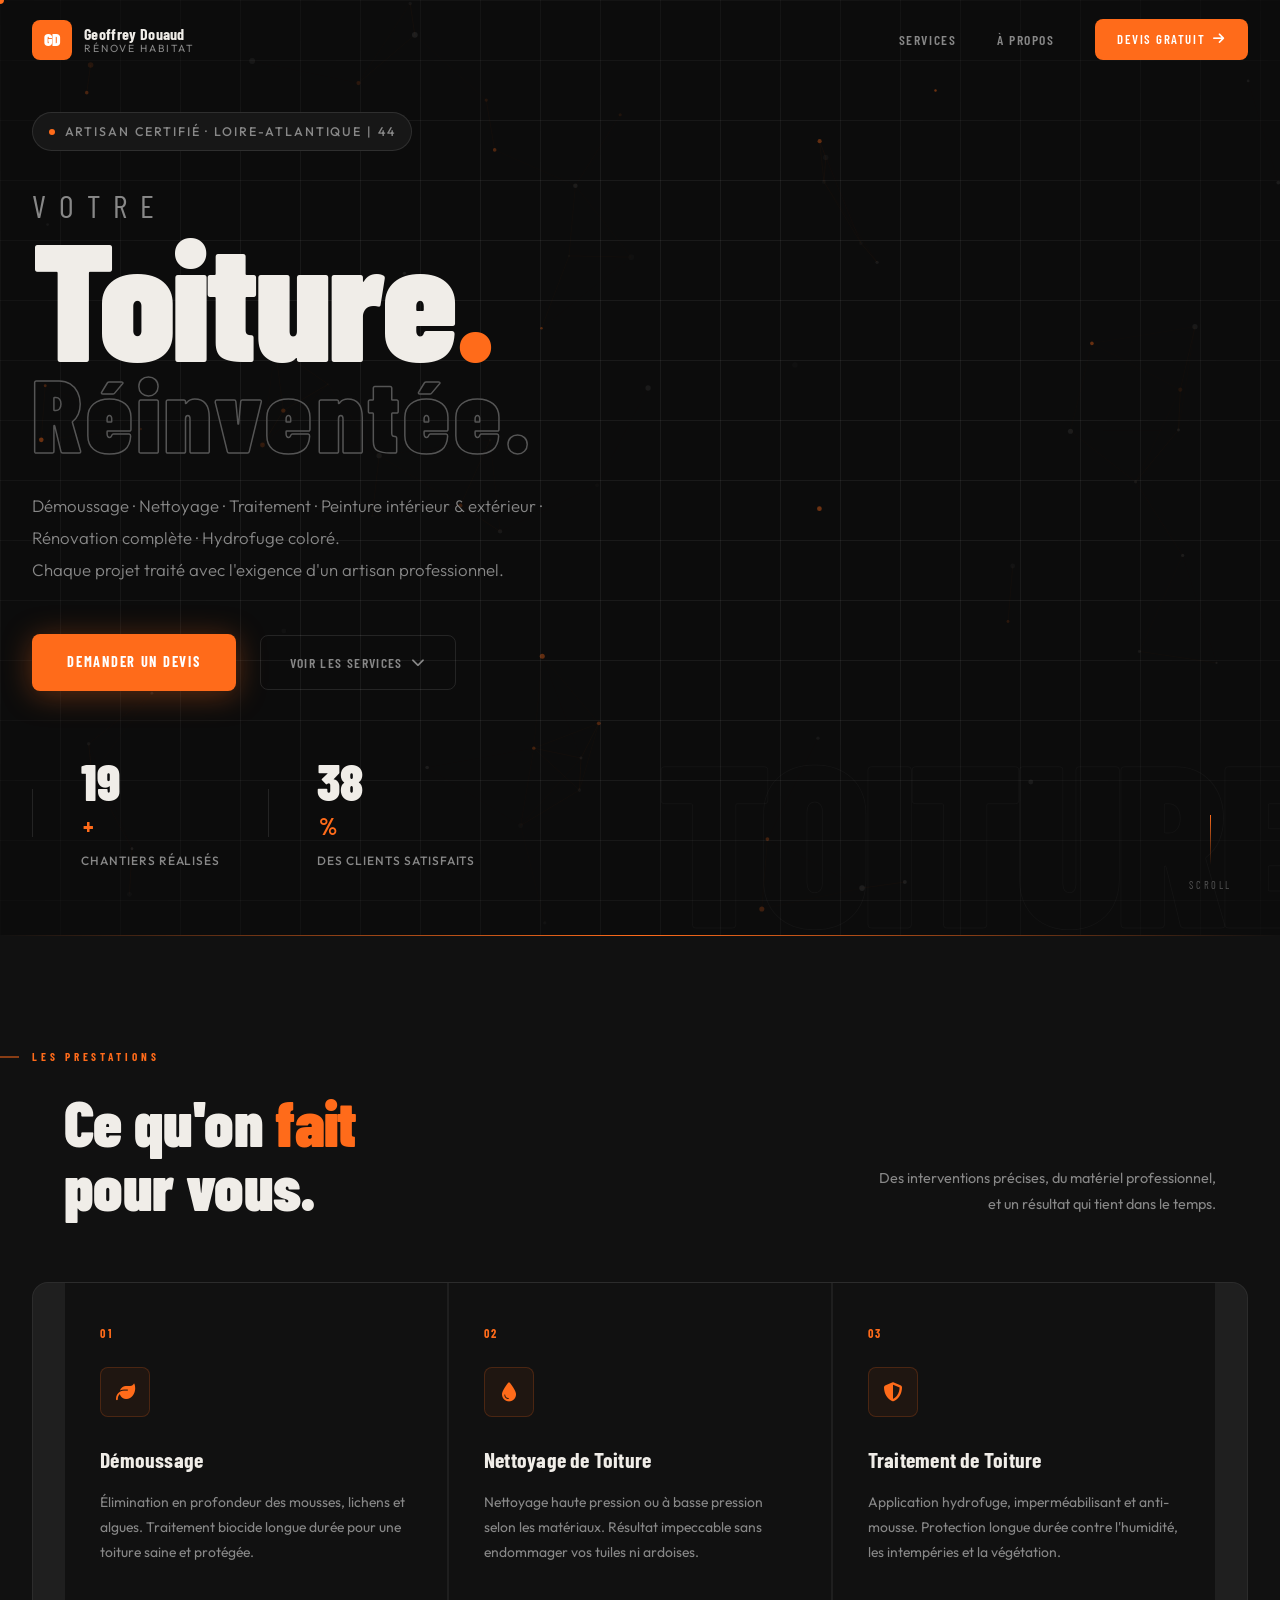
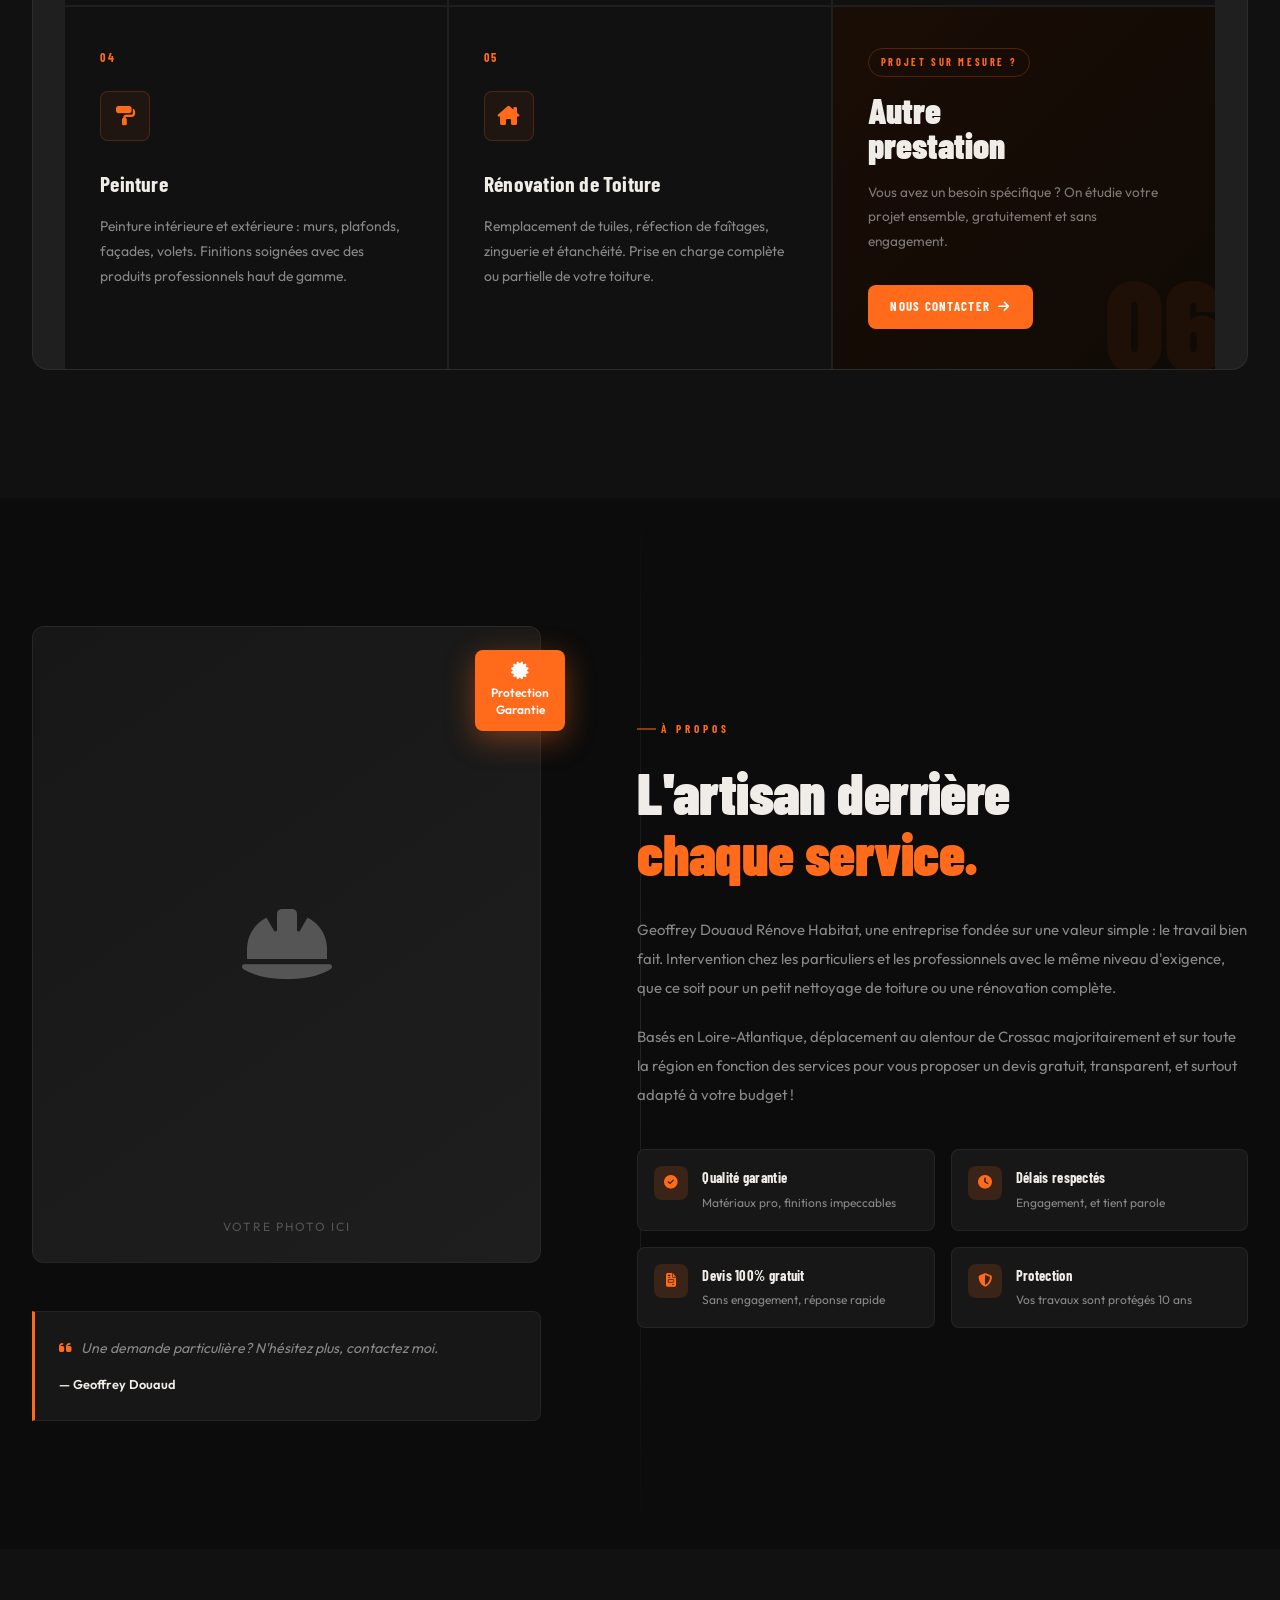
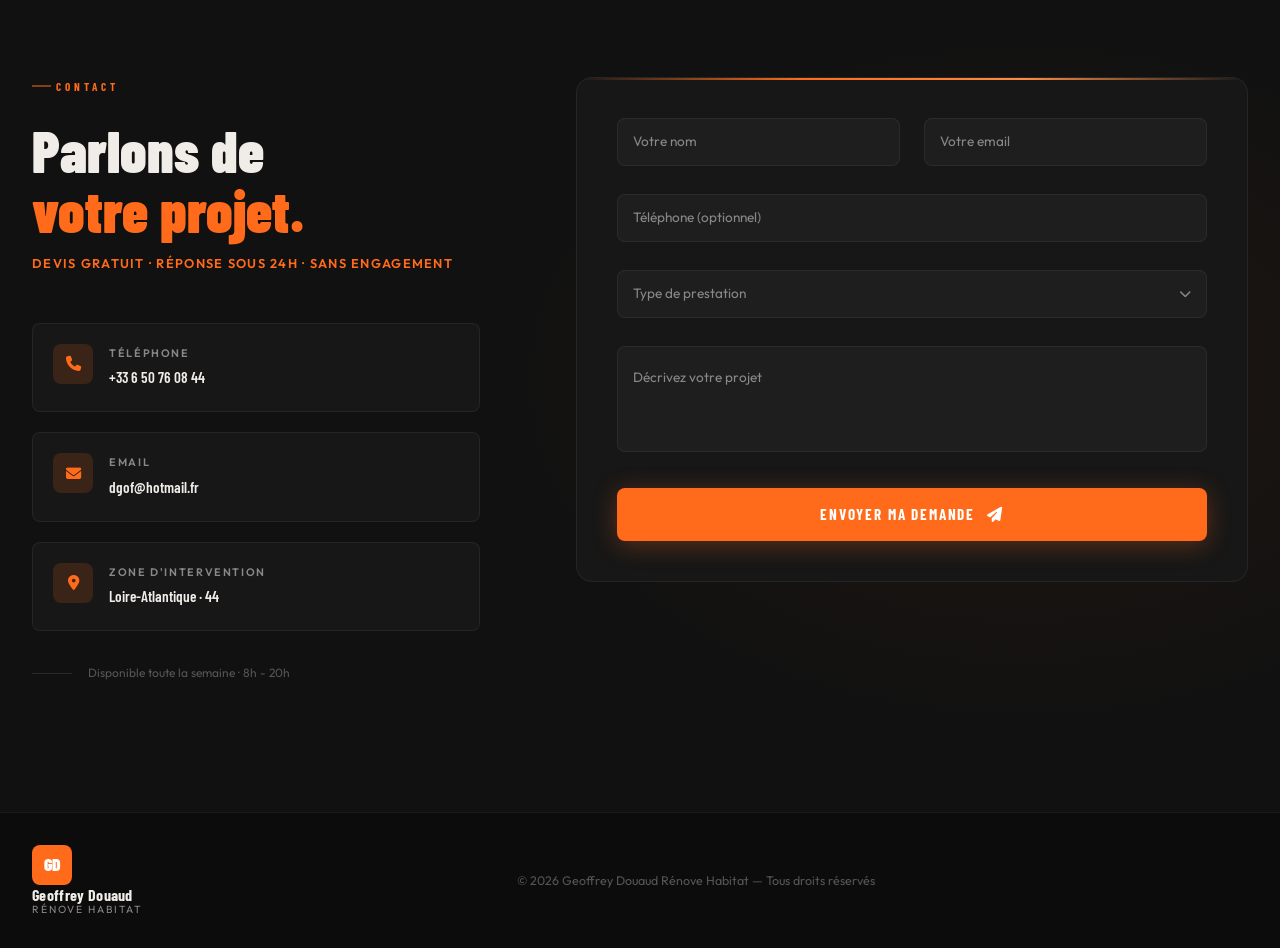
==== index.html @ 85d1bb69 "Initial commit" ====
<!DOCTYPE html>
<html lang="fr">
<head>
  <meta charset="UTF-8" />
  <meta name="viewport" content="width=device-width, initial-scale=1.0" />
  <title>Geoffrey Douaud — Rénove Habitat</title>
  <link rel="stylesheet" href="style.css" />
  <link href="https://fonts.googleapis.com/css2?family=Barlow+Condensed:wght@400;600;700;800;900&family=Outfit:wght@300;400;500;600&display=swap" rel="stylesheet" />
  <link rel="stylesheet" href="https://cdnjs.cloudflare.com/ajax/libs/font-awesome/6.5.0/css/all.min.css" />
</head>
<body>

  <!-- CUSTOM CURSOR -->
  <div class="cursor-dot" id="cursorDot"></div>
  <div class="cursor-ring" id="cursorRing"></div>

  <!-- SCROLL PROGRESS -->
  <div class="scroll-progress" id="scrollProgress"></div>

  <!-- PRELOADER -->
  <div class="preloader" id="preloader">
    <div class="preloader-inner">
      <div class="preloader-logo">
        <span class="preloader-gd">GD</span>
        <span class="preloader-rh">Rénove Habitat</span>
      </div>
      <div class="preloader-bar">
        <div class="preloader-fill" id="preloaderFill"></div>
      </div>
      <span class="preloader-pct" id="preloaderPct">0%</span>
    </div>
  </div>

  <!-- NAVBAR -->
  <nav class="navbar" id="navbar">
    <div class="nav-inner">
      <a href="#hero" class="nav-logo">
        <div class="logo-badge">GD</div>
        <div class="logo-words">
          <span class="lw-top">Geoffrey Douaud</span>
          <span class="lw-bot">Rénove Habitat</span>
        </div>
      </a>
      <ul class="nav-menu" id="navMenu">
        <li><a href="#services" class="nm-link">Services</a></li>
        <li><a href="#about" class="nm-link">À Propos</a></li>
        <li><a href="#contact" class="nm-link nm-cta">Devis Gratuit <i class="fas fa-arrow-right"></i></a></li>
      </ul>
      <button class="nav-burger" id="navBurger" aria-label="Menu">
        <span></span><span></span><span></span>
      </button>
    </div>
  </nav>

  <!-- MOBILE MENU OVERLAY -->
  <div class="mobile-overlay" id="mobileOverlay">
    <ul class="mobile-menu">
      <li><a href="#services" class="mob-link">Services</a></li>
      <li><a href="#about" class="mob-link">À Propos</a></li>
      <li><a href="#contact" class="mob-link">Contact</a></li>
    </ul>
    <div class="mobile-contact">
      <p>+33 6 50 76 08 44</p>
      <p>dgof@hotmail.fr</p>
    </div>
  </div>

  <!-- HERO -->
  <section class="hero" id="hero">
    <canvas class="hero-canvas" id="heroCanvas"></canvas>
    <div class="hero-grid-overlay"></div>

    <div class="hero-content">
      <div class="hero-tag reveal-up" style="--d:0.1s">
        <span class="tag-dot"></span>
        Artisan certifié · Loire-Atlantique | 44
      </div>

      <h1 class="hero-title">
        <span class="ht-line reveal-up" style="--d:0.25s">Votre</span>
        <span class="ht-line ht-big reveal-up" style="--d:0.4s">Toiture<em>.</em></span>
        <span class="ht-line ht-outline reveal-up" style="--d:0.55s">Réinventée.</span>
      </h1>

      <p class="hero-sub reveal-up" style="--d:0.7s">
        Démoussage · Nettoyage · Traitement · Peinture intérieur & extérieur · Rénovation complète · Hydrofuge coloré.<br />
        Chaque projet traité avec l'exigence d'un artisan professionnel.
      </p>

      <div class="hero-actions reveal-up" style="--d:0.85s">
        <a href="#contact" class="btn-orange">
          <span>Demander un devis</span>
          <div class="btn-shine"></div>
        </a>
        <a href="#services" class="btn-ghost">
          Voir les services
          <i class="fas fa-chevron-down"></i>
        </a>
      </div>

      <div class="hero-stats reveal-up" style="--d:1s">
        <div class="hstat-divider"></div>
        <div class="hstat">
          <span class="hstat-num" data-target="50">0</span>
          <span class="hstat-unit">+</span>
          <span class="hstat-label">chantiers réalisés</span>
        </div>
        <div class="hstat-divider"></div>
        <div class="hstat">
          <span class="hstat-num" data-target="100">0</span>
          <span class="hstat-unit">%</span>
          <span class="hstat-label">des clients satisfaits</span>
        </div>
      </div>
    </div>

    <div class="hero-scroll-hint">
      <div class="scroll-line"></div>
      <span>Scroll</span>
    </div>

    <div class="hero-deco-text">TOITURE</div>
  </section>

  <!-- SERVICES -->
  <section class="services" id="services">
    <div class="section-label reveal-up">LES PRESTATIONS</div>
    <div class="container">
      <div class="section-head reveal-up">
        <h2 class="sh-title">Ce qu'on <em>fait</em><br />pour vous.</h2>
        <p class="sh-sub">Des interventions précises, du matériel professionnel,<br />et un résultat qui tient dans le temps.</p>
      </div>

      <div class="services-grid">

        <div class="svc-card reveal-card" style="--ci:0">
          <div class="svc-num">01</div>
          <div class="svc-icon"><i class="fas fa-leaf"></i></div>
          <h3 class="svc-title">Démoussage</h3>
          <p class="svc-desc">Élimination en profondeur des mousses, lichens et algues. Traitement biocide longue durée pour une toiture saine et protégée.</p>
          <div class="svc-arrow"><i class="fas fa-arrow-up-right-from-square"></i></div>
          <div class="svc-glow"></div>
        </div>

        <div class="svc-card reveal-card" style="--ci:1">
          <div class="svc-num">02</div>
          <div class="svc-icon"><i class="fas fa-droplet"></i></div>
          <h3 class="svc-title">Nettoyage de Toiture</h3>
          <p class="svc-desc">Nettoyage haute pression ou à basse pression selon les matériaux. Résultat impeccable sans endommager vos tuiles ni ardoises.</p>
          <div class="svc-arrow"><i class="fas fa-arrow-up-right-from-square"></i></div>
          <div class="svc-glow"></div>
        </div>

        <div class="svc-card reveal-card" style="--ci:2">
          <div class="svc-num">03</div>
          <div class="svc-icon"><i class="fas fa-shield-halved"></i></div>
          <h3 class="svc-title">Traitement de Toiture</h3>
          <p class="svc-desc">Application hydrofuge, imperméabilisant et anti-mousse. Protection longue durée contre l'humidité, les intempéries et la végétation.</p>
          <div class="svc-arrow"><i class="fas fa-arrow-up-right-from-square"></i></div>
          <div class="svc-glow"></div>
        </div>

        <div class="svc-card reveal-card" style="--ci:3">
          <div class="svc-num">04</div>
          <div class="svc-icon"><i class="fas fa-paint-roller"></i></div>
          <h3 class="svc-title">Peinture</h3>
          <p class="svc-desc">Peinture intérieure et extérieure : murs, plafonds, façades, volets. Finitions soignées avec des produits professionnels haut de gamme.</p>
          <div class="svc-arrow"><i class="fas fa-arrow-up-right-from-square"></i></div>
          <div class="svc-glow"></div>
        </div>

        <div class="svc-card reveal-card" style="--ci:4">
          <div class="svc-num">05</div>
          <div class="svc-icon"><i class="fas fa-house-chimney"></i></div>
          <h3 class="svc-title">Rénovation de Toiture</h3>
          <p class="svc-desc">Remplacement de tuiles, réfection de faîtages, zinguerie et étanchéité. Prise en charge complète ou partielle de votre toiture.</p>
          <div class="svc-arrow"><i class="fas fa-arrow-up-right-from-square"></i></div>
          <div class="svc-glow"></div>
        </div>

        <div class="svc-card svc-card--cta reveal-card" style="--ci:5">
          <div class="svc-cta-content">
            <span class="svc-cta-tag">Projet sur mesure ?</span>
            <h3 class="svc-cta-title">Autre<br />prestation</h3>
            <p class="svc-cta-sub">Vous avez un besoin spécifique ? On étudie votre projet ensemble, gratuitement et sans engagement.</p>
            <a href="#contact" class="svc-cta-btn">
              Nous contacter <i class="fas fa-arrow-right"></i>
            </a>
          </div>
          <div class="svc-cta-bg-text">06</div>
        </div>

      </div>
    </div>
  </section>

  <!-- ABOUT -->
  <section class="about" id="about">
    <div class="about-bg-strip"></div>
    <div class="container about-grid">

      <div class="about-visual reveal-left">
        <div class="av-frame">
          <div class="av-photo-placeholder">
            <i class="fas fa-hard-hat"></i>
          </div>
          <div class="av-badge">
            <i class="fas fa-certificate"></i>
            Protection<br />Garantie
          </div>
        </div>
        <div class="av-quote">
          <i class="fas fa-quote-left"></i>
          Une demande particulière? N'hésitez plus, contactez moi.
          <span>— Geoffrey Douaud</span>
        </div>
      </div>

      <div class="about-text reveal-right">
        <div class="section-label sl-left">À PROPOS</div>
        <h2 class="at-title">L'artisan derrière<br /><em>chaque service.</em></h2>
        <p class="at-body">
          Geoffrey Douaud Rénove Habitat, une entreprise fondée sur une valeur simple : le travail bien fait. Intervention chez les particuliers et les professionnels avec le même niveau d'exigence, que ce soit pour un petit nettoyage de toiture ou une rénovation complète.
        </p>
        <p class="at-body">
          Basés en Loire-Atlantique, déplacement au alentour de Crossac majoritairement et sur toute la région en fonction des services pour vous proposer un devis gratuit, transparent, et surtout adapté à votre budget !
        </p>

        <div class="about-features">
          <div class="af-item">
            <div class="af-icon"><i class="fas fa-circle-check"></i></div>
            <div>
              <span class="af-title">Qualité garantie</span>
              <span class="af-sub">Matériaux pro, finitions impeccables</span>
            </div>
          </div>
          <div class="af-item">
            <div class="af-icon"><i class="fas fa-clock"></i></div>
            <div>
              <span class="af-title">Délais respectés</span>
              <span class="af-sub">Engagement, et tient parole</span>
            </div>
          </div>
          <div class="af-item">
            <div class="af-icon"><i class="fas fa-file-invoice"></i></div>
            <div>
              <span class="af-title">Devis 100% gratuit</span>
              <span class="af-sub">Sans engagement, réponse rapide</span>
            </div>
          </div>
          <div class="af-item">
            <div class="af-icon"><i class="fas fa-shield-halved"></i></div>
            <div>
              <span class="af-title">Protection</span>
              <span class="af-sub">Vos travaux sont protégés 10 ans</span>
            </div>
          </div>
        </div>
      </div>

    </div>
  </section>

  <!-- CONTACT -->
  <section class="contact" id="contact">
    <div class="container contact-grid">

      <div class="contact-left reveal-left">
        <div class="section-label sl-left">CONTACT</div>
        <h2 class="cl-title">Parlons de<br /><em>votre projet.</em></h2>
        <p class="cl-sub">Devis gratuit · Réponse sous 24h · Sans engagement</p>

        <div class="cl-infos">
          <a href="tel:+33600000000" class="cli-item">
            <div class="cli-icon"><i class="fas fa-phone"></i></div>
            <div>
              <span class="cli-label">Téléphone</span>
              <span class="cli-val">+33 6 50 76 08 44</span>
            </div>
          </a>
          <a href="mailto:contact@geoffrey-renove.fr" class="cli-item">
            <div class="cli-icon"><i class="fas fa-envelope"></i></div>
            <div>
              <span class="cli-label">Email</span>
              <span class="cli-val">dgof@hotmail.fr</span>
            </div>
          </a>
          <div class="cli-item">
            <div class="cli-icon"><i class="fas fa-location-dot"></i></div>
            <div>
              <span class="cli-label">Zone d'intervention</span>
              <span class="cli-val">Loire-Atlantique · 44</span>
            </div>
          </div>
        </div>

        <div class="cl-decoration">
          <div class="cld-line"></div>
          <span>Disponible toute la semaine · 8h - 20h</span>
        </div>
      </div>

      <div class="contact-right reveal-right">
        <form class="contact-form" id="contactForm" novalidate>
          <div class="cf-row">
            <div class="cf-field">
              <input type="text" id="cfName" placeholder=" " required />
              <label for="cfName">Votre nom</label>
              <div class="cf-line"></div>
            </div>
            <div class="cf-field">
              <input type="email" id="cfEmail" placeholder=" " required />
              <label for="cfEmail">Votre email</label>
              <div class="cf-line"></div>
            </div>
          </div>
          <div class="cf-field">
            <input type="tel" id="cfPhone" placeholder=" " />
            <label for="cfPhone">Téléphone (optionnel)</label>
            <div class="cf-line"></div>
          </div>
          <div class="cf-field cf-select-wrap">
            <select id="cfService" required>
              <option value="" disabled selected></option>
              <option>Démoussage</option>
              <option>Nettoyage de toiture</option>
              <option>Traitement de toiture</option>
              <option>Peinture</option>
              <option>Rénovation de toiture</option>
              <option>Autre prestation</option>
            </select>
            <label for="cfService">Type de prestation</label>
            <div class="cf-line"></div>
            <i class="fas fa-chevron-down cf-arrow"></i>
          </div>
          <div class="cf-field">
            <textarea id="cfMsg" rows="4" placeholder=" " required></textarea>
            <label for="cfMsg">Décrivez votre projet</label>
            <div class="cf-line"></div>
          </div>
          <button type="submit" class="cf-submit" id="cfSubmit">
            <span class="cfs-text">Envoyer ma demande</span>
            <span class="cfs-icon"><i class="fas fa-paper-plane"></i></span>
            <div class="cfs-shine"></div>
          </button>
          <div class="cf-success" id="cfSuccess">
            <i class="fas fa-circle-check"></i>
            Votre message a bien été envoyé ! Vous serez rappelé sous 24h !
          </div>
        </form>
      </div>

    </div>
  </section>

  <!-- FOOTER -->
  <footer class="footer">
    <div class="container footer-inner">
      <div class="fi-brand">
        <div class="logo-badge">GD</div>
        <div class="logo-words">
          <span class="lw-top">Geoffrey Douaud</span>
          <span class="lw-bot">Rénove Habitat</span>
        </div>
      </div>
      <p class="fi-copy">© 2026 Geoffrey Douaud Rénove Habitat — Tous droits réservés</p>
      <div class="fi-links">
      </div>
    </div>
  </footer>

  <script src="script.js"></script>
</body>
</html>
---- style.css ----
/* ============================================================
   VARIABLES
============================================================ */
:root {
  --bg:        #0C0C0C;
  --bg2:       #111111;
  --bg3:       #171717;
  --bg4:       #1E1E1E;
  --border:    rgba(255,255,255,0.06);
  --border2:   rgba(255,255,255,0.1);
  --orange:    #FF6B1A;
  --orange2:   #FF8C42;
  --orange-dk: #CC4E0A;
  --orange-gl: rgba(255,107,26,0.15);
  --orange-gl2:rgba(255,107,26,0.06);
  --white:     #F0EDE8;
  --gray:      #888888;
  --gray2:     #555555;
  --gray3:     #2E2E2E;

  --font-head: 'Barlow Condensed', sans-serif;
  --font-body: 'Outfit', sans-serif;

  --ease: cubic-bezier(0.4,0,0.2,1);
  --ease-out: cubic-bezier(0,0,0.2,1);
  --ease-spring: cubic-bezier(0.34,1.56,0.64,1);

  --nav-h: 80px;
  --r: 8px;
  --r2: 16px;
}

/* ============================================================
   RESET & BASE
============================================================ */
*,*::before,*::after{box-sizing:border-box;margin:0;padding:0}
html{scroll-behavior:smooth;font-size:16px;-webkit-font-smoothing:antialiased}
body{
  font-family:var(--font-body);
  background:var(--bg);
  color:var(--white);
  line-height:1.7;
  overflow-x:hidden;
  cursor:none;
}
a{text-decoration:none;color:inherit}
ul{list-style:none}
img{max-width:100%;display:block}
button{cursor:none;font-family:var(--font-body)}

/* ============================================================
   CUSTOM CURSOR
============================================================ */
.cursor-dot{
  position:fixed;
  width:8px;height:8px;
  background:var(--orange);
  border-radius:50%;
  pointer-events:none;
  z-index:9999;
  transform:translate(-50%,-50%);
  transition:width 0.2s,height 0.2s,background 0.2s;
  mix-blend-mode:normal;
}
.cursor-ring{
  position:fixed;
  width:36px;height:36px;
  border:1.5px solid rgba(255,107,26,0.6);
  border-radius:50%;
  pointer-events:none;
  z-index:9998;
  transform:translate(-50%,-50%);
  transition:width 0.35s var(--ease),height 0.35s var(--ease),border-color 0.3s;
}
body.cursor-hover .cursor-dot{width:12px;height:12px;background:var(--orange2)}
body.cursor-hover .cursor-ring{width:56px;height:56px;border-color:var(--orange)}

/* ============================================================
   SCROLL PROGRESS
============================================================ */
.scroll-progress{
  position:fixed;
  top:0;left:0;
  height:2px;
  width:0%;
  background:linear-gradient(90deg,var(--orange-dk),var(--orange),var(--orange2));
  z-index:10000;
  transition:width 0.1s linear;
}

/* ============================================================
   PRELOADER
============================================================ */
.preloader{
  position:fixed;inset:0;
  background:var(--bg);
  z-index:9997;
  display:flex;
  align-items:center;
  justify-content:center;
  transition:opacity 0.6s var(--ease), visibility 0.6s;
}
.preloader.done{opacity:0;visibility:hidden;pointer-events:none}
.preloader-inner{
  text-align:center;
  display:flex;
  flex-direction:column;
  align-items:center;
  gap:1.5rem;
}
.preloader-logo{
  display:flex;
  flex-direction:column;
  align-items:center;
  gap:0.4rem;
}
.preloader-gd{
  font-family:var(--font-head);
  font-size:4rem;
  font-weight:900;
  color:var(--orange);
  letter-spacing:-0.02em;
  line-height:1;
}
.preloader-rh{
  font-family:var(--font-body);
  font-size:0.75rem;
  font-weight:500;
  letter-spacing:0.3em;
  text-transform:uppercase;
  color:var(--gray);
}
.preloader-bar{
  width:200px;
  height:2px;
  background:var(--bg4);
  border-radius:99px;
  overflow:hidden;
}
.preloader-fill{
  height:100%;
  width:0%;
  background:linear-gradient(90deg,var(--orange-dk),var(--orange));
  transition:width 0.05s linear;
  border-radius:99px;
}
.preloader-pct{
  font-family:var(--font-head);
  font-size:0.8rem;
  font-weight:600;
  letter-spacing:0.1em;
  color:var(--gray);
}

/* ============================================================
   CONTAINER
============================================================ */
.container{max-width:1280px;margin:0 auto;padding:0 2rem}

/* ============================================================
   SECTION LABEL
============================================================ */
.section-label{
  font-family:var(--font-head);
  font-size:0.7rem;
  font-weight:700;
  letter-spacing:0.35em;
  text-transform:uppercase;
  color:var(--orange);
  margin-bottom:1.5rem;
  padding-left:2rem;
  position:relative;
  opacity:0;
  transform:translateY(16px);
  transition:opacity 0.6s var(--ease),transform 0.6s var(--ease);
}
.section-label::before{
  content:'';
  position:absolute;
  left:0;top:50%;
  width:1.2rem;height:1px;
  background:var(--orange);
  transform:translateY(-50%);
}
.section-label.visible{opacity:1;transform:translateY(0)}
.sl-left{padding-left:1.5rem}

/* ============================================================
   NAVBAR
============================================================ */
.navbar{
  position:fixed;
  top:0;left:0;right:0;
  height:var(--nav-h);
  z-index:1000;
  transition:background 0.4s var(--ease),backdrop-filter 0.4s,border-color 0.4s;
  border-bottom:1px solid transparent;
}
.navbar.scrolled{
  background:rgba(12,12,12,0.85);
  backdrop-filter:blur(20px);
  border-color:var(--border);
}
.nav-inner{
  max-width:1280px;
  margin:0 auto;
  padding:0 2rem;
  height:100%;
  display:flex;
  align-items:center;
  justify-content:space-between;
}
.nav-logo{
  display:flex;
  align-items:center;
  gap:0.75rem;
}
.logo-badge{
  width:40px;height:40px;
  background:var(--orange);
  border-radius:var(--r);
  display:flex;align-items:center;justify-content:center;
  font-family:var(--font-head);
  font-weight:900;
  font-size:1.1rem;
  color:#fff;
  flex-shrink:0;
  transition:transform 0.3s var(--ease-spring),background 0.3s;
}
.nav-logo:hover .logo-badge{transform:rotate(-6deg) scale(1.1)}
.logo-words{display:flex;flex-direction:column;line-height:1.2}
.lw-top{
  font-family:var(--font-head);
  font-weight:700;
  font-size:1rem;
  letter-spacing:0.02em;
  color:var(--white);
}
.lw-bot{
  font-family:var(--font-body);
  font-size:0.65rem;
  letter-spacing:0.18em;
  text-transform:uppercase;
  color:var(--gray);
}
.nav-menu{
  display:flex;
  align-items:center;
  gap:2.5rem;
}
.nm-link{
  font-family:var(--font-head);
  font-size:0.85rem;
  font-weight:600;
  letter-spacing:0.12em;
  text-transform:uppercase;
  color:var(--gray);
  transition:color 0.25s;
  position:relative;
}
.nm-link::after{
  content:'';
  position:absolute;
  bottom:-4px;left:0;
  width:0;height:1px;
  background:var(--orange);
  transition:width 0.3s var(--ease);
}
.nm-link:hover{color:var(--white)}
.nm-link:hover::after{width:100%}
.nm-cta{
  padding:0.6rem 1.4rem;
  background:var(--orange);
  color:#fff !important;
  border-radius:var(--r);
  display:flex;align-items:center;gap:0.5rem;
  font-size:0.8rem;
  transition:background 0.25s,transform 0.25s var(--ease-spring);
}
.nm-cta::after{display:none}
.nm-cta:hover{background:var(--orange2);transform:translateY(-2px)}

.nav-burger{
  display:none;
  flex-direction:column;
  gap:5px;
  background:none;
  border:none;
  padding:6px;
  z-index:1001;
}
.nav-burger span{
  display:block;
  width:24px;height:2px;
  background:var(--white);
  transition:transform 0.35s var(--ease),opacity 0.3s;
}
.nav-burger.active span:nth-child(1){transform:rotate(45deg) translate(5px,5px)}
.nav-burger.active span:nth-child(2){opacity:0;transform:scaleX(0)}
.nav-burger.active span:nth-child(3){transform:rotate(-45deg) translate(5px,-5px)}

/* ============================================================
   MOBILE OVERLAY
============================================================ */
.mobile-overlay{
  position:fixed;inset:0;
  background:var(--bg2);
  z-index:999;
  display:flex;
  flex-direction:column;
  align-items:center;
  justify-content:center;
  gap:3rem;
  opacity:0;
  visibility:hidden;
  transition:opacity 0.4s var(--ease),visibility 0.4s;
}
.mobile-overlay.open{opacity:1;visibility:visible}
.mobile-menu{
  display:flex;
  flex-direction:column;
  align-items:center;
  gap:1.5rem;
}
.mob-link{
  font-family:var(--font-head);
  font-size:3rem;
  font-weight:900;
  letter-spacing:-0.01em;
  color:var(--white);
  transition:color 0.2s;
}
.mob-link:hover{color:var(--orange)}
.mobile-contact{
  text-align:center;
  font-size:0.85rem;
  color:var(--gray);
  line-height:2;
}

/* ============================================================
   HERO
============================================================ */
.hero{
  min-height:100vh;
  display:flex;
  align-items:center;
  position:relative;
  overflow:hidden;
  background:var(--bg);
}
.hero-canvas{
  position:absolute;inset:0;
  width:100%;height:100%;
  opacity:0.7;
}
.hero-grid-overlay{
  position:absolute;inset:0;
  background-image:
    linear-gradient(var(--border) 1px,transparent 1px),
    linear-gradient(90deg,var(--border) 1px,transparent 1px);
  background-size:60px 60px;
  mask-image:radial-gradient(ellipse 80% 80% at 50% 50%,black 40%,transparent 100%);
}
.hero-content{
  position:relative;
  z-index:2;
  max-width:1280px;
  margin:0 auto;
  padding:calc(var(--nav-h) + 2rem) 2rem 4rem;
  width:100%;
}
.hero-tag{
  display:inline-flex;
  align-items:center;
  gap:0.6rem;
  font-family:var(--font-body);
  font-size:0.78rem;
  font-weight:500;
  letter-spacing:0.15em;
  text-transform:uppercase;
  color:var(--gray);
  border:1px solid var(--border2);
  background:var(--bg3);
  padding:0.5rem 1rem;
  border-radius:99px;
  margin-bottom:2.5rem;
}
.tag-dot{
  width:6px;height:6px;
  background:var(--orange);
  border-radius:50%;
  animation:blink 1.5s infinite;
}
@keyframes blink{0%,100%{opacity:1}50%{opacity:0.3}}

.hero-title{
  display:flex;
  flex-direction:column;
  margin-bottom:2rem;
}
.ht-line{
  font-family:var(--font-head);
  font-weight:900;
  line-height:0.9;
  letter-spacing:-0.02em;
  display:block;
}
.ht-line:first-child{
  font-size:clamp(3rem,6vw,5rem);
  color:var(--gray);
  font-weight:400;
  letter-spacing:0.05em;
  text-transform:uppercase;
  font-size:clamp(1.2rem,2.5vw,2rem);
  letter-spacing:0.4em;
  margin-bottom:0.3rem;
}
.ht-big{
  font-size:clamp(5rem,13vw,12rem);
  color:var(--white);
  line-height:0.85;
}
.ht-big em{color:var(--orange);font-style:normal}
.ht-outline{
  font-size:clamp(3.5rem,8vw,7.5rem);
  color:transparent;
  -webkit-text-stroke:1.5px var(--gray2);
  letter-spacing:0.04em;
  transition:color 0.4s,-webkit-text-stroke 0.4s;
}
.ht-outline:hover{color:var(--white);-webkit-text-stroke-color:var(--white)}

.hero-sub{
  font-size:clamp(0.9rem,1.4vw,1.05rem);
  font-weight:300;
  color:var(--gray);
  max-width:560px;
  margin-bottom:3rem;
  line-height:1.9;
}
.hero-actions{
  display:flex;
  align-items:center;
  gap:1.5rem;
  flex-wrap:wrap;
  margin-bottom:4rem;
}
.btn-orange{
  position:relative;
  overflow:hidden;
  display:inline-flex;
  align-items:center;
  gap:0.6rem;
  padding:1rem 2.2rem;
  background:var(--orange);
  color:#fff;
  font-family:var(--font-head);
  font-weight:700;
  font-size:0.9rem;
  letter-spacing:0.12em;
  text-transform:uppercase;
  border-radius:var(--r);
  border:none;
  transition:background 0.25s,transform 0.3s var(--ease-spring),box-shadow 0.3s;
  box-shadow:0 4px 30px rgba(255,107,26,0.35);
}
.btn-orange:hover{
  background:var(--orange2);
  transform:translateY(-3px);
  box-shadow:0 12px 40px rgba(255,107,26,0.5);
}
.btn-shine{
  position:absolute;
  top:-50%;left:-75%;
  width:50%;height:200%;
  background:linear-gradient(90deg,transparent,rgba(255,255,255,0.15),transparent);
  transform:skewX(-15deg);
  transition:none;
}
.btn-orange:hover .btn-shine{
  left:125%;
  transition:left 0.5s var(--ease);
}
.btn-ghost{
  display:inline-flex;
  align-items:center;
  gap:0.5rem;
  padding:0.95rem 1.8rem;
  border:1px solid var(--border2);
  color:var(--gray);
  font-family:var(--font-head);
  font-weight:600;
  font-size:0.85rem;
  letter-spacing:0.1em;
  text-transform:uppercase;
  border-radius:var(--r);
  transition:border-color 0.25s,color 0.25s,background 0.25s;
}
.btn-ghost:hover{border-color:var(--orange);color:var(--white);background:var(--orange-gl2)}

.hero-stats{
  display:flex;
  align-items:center;
  gap:3rem;
}
.hstat{
  display:flex;
  flex-direction:column;
}
.hstat-num{
  font-family:var(--font-head);
  font-size:clamp(2.5rem,4vw,3.5rem);
  font-weight:900;
  color:var(--white);
  line-height:1;
}
.hstat-unit{
  font-family:var(--font-head);
  font-size:1.5rem;
  font-weight:700;
  color:var(--orange);
  margin-left:2px;
}
.hstat-label{
  font-size:0.75rem;
  font-weight:500;
  letter-spacing:0.08em;
  color:var(--gray);
  text-transform:uppercase;
  margin-top:0.25rem;
}
.hstat-divider{
  width:1px;height:48px;
  background:var(--border2);
  flex-shrink:0;
}

.hero-scroll-hint{
  position:absolute;
  bottom:2.5rem;right:3rem;
  display:flex;
  flex-direction:column;
  align-items:center;
  gap:0.75rem;
  color:var(--gray2);
  font-family:var(--font-head);
  font-size:0.65rem;
  letter-spacing:0.25em;
  text-transform:uppercase;
  z-index:2;
}
.scroll-line{
  width:1px;height:50px;
  background:linear-gradient(to bottom,var(--orange),transparent);
  animation:scrollPulse 2s infinite;
}
@keyframes scrollPulse{
  0%{transform:scaleY(0);transform-origin:top}
  50%{transform:scaleY(1);transform-origin:top}
  51%{transform:scaleY(1);transform-origin:bottom}
  100%{transform:scaleY(0);transform-origin:bottom}
}

.hero-deco-text{
  position:absolute;
  right:-2rem;bottom:-1rem;
  font-family:var(--font-head);
  font-size:clamp(6rem,18vw,18rem);
  font-weight:900;
  color:transparent;
  -webkit-text-stroke:1px rgba(255,255,255,0.03);
  letter-spacing:-0.04em;
  line-height:1;
  pointer-events:none;
  z-index:1;
  user-select:none;
}

/* REVEAL ANIMATIONS */
.reveal-up{
  opacity:0;
  transform:translateY(40px);
  transition:opacity 0.8s var(--ease),transform 0.8s var(--ease);
  transition-delay:var(--d,0s);
}
.reveal-up.visible{opacity:1;transform:translateY(0)}
.reveal-left{
  opacity:0;
  transform:translateX(-50px);
  transition:opacity 0.9s var(--ease),transform 0.9s var(--ease);
}
.reveal-left.visible{opacity:1;transform:translateX(0)}
.reveal-right{
  opacity:0;
  transform:translateX(50px);
  transition:opacity 0.9s var(--ease),transform 0.9s var(--ease);
  transition-delay:0.15s;
}
.reveal-right.visible{opacity:1;transform:translateX(0)}

/* ============================================================
   SERVICES
============================================================ */
.services{
  padding:7rem 0 8rem;
  background:var(--bg2);
  position:relative;
  overflow:hidden;
}
.services::before{
  content:'';
  position:absolute;
  top:0;left:0;right:0;
  height:1px;
  background:linear-gradient(90deg,transparent,var(--orange),transparent);
}
.section-head{
  max-width:1280px;
  margin:0 auto 4rem;
  padding:0 2rem;
  display:flex;
  align-items:flex-end;
  justify-content:space-between;
  gap:2rem;
  flex-wrap:wrap;
}
.sh-title{
  font-family:var(--font-head);
  font-size:clamp(2.5rem,5vw,4.5rem);
  font-weight:900;
  line-height:1;
  letter-spacing:-0.01em;
  color:var(--white);
}
.sh-title em{color:var(--orange);font-style:normal}
.sh-sub{
  font-size:0.9rem;
  color:var(--gray);
  line-height:1.8;
  max-width:380px;
  text-align:right;
}

.services-grid{
  max-width:1280px;
  margin:0 auto;
  padding:0 2rem;
  display:grid;
  grid-template-columns:repeat(3,1fr);
  gap:1.5px;
  background:var(--border);
  border:1.5px solid var(--border);
  border-radius:var(--r2);
  overflow:hidden;
}

.svc-card{
  background:var(--bg2);
  padding:2.5rem 2.2rem;
  position:relative;
  overflow:hidden;
  transition:background 0.4s var(--ease);
  opacity:0;
  transform:translateY(30px);
  transition:opacity 0.6s var(--ease),transform 0.6s var(--ease),background 0.4s;
  transition-delay:calc(var(--ci,0)*0.08s);
}
.svc-card.visible{opacity:1;transform:translateY(0)}
.svc-card:hover{background:var(--bg3)}

.svc-num{
  font-family:var(--font-head);
  font-size:0.75rem;
  font-weight:700;
  letter-spacing:0.2em;
  color:var(--orange);
  margin-bottom:1.5rem;
}
.svc-icon{
  width:50px;height:50px;
  background:var(--orange-gl2);
  border:1px solid rgba(255,107,26,0.2);
  border-radius:var(--r);
  display:flex;align-items:center;justify-content:center;
  font-size:1.2rem;
  color:var(--orange);
  margin-bottom:1.5rem;
  transition:background 0.3s,border-color 0.3s,transform 0.4s var(--ease-spring);
}
.svc-card:hover .svc-icon{
  background:var(--orange);
  border-color:var(--orange);
  color:#fff;
  transform:scale(1.1) rotate(-5deg);
}
.svc-title{
  font-family:var(--font-head);
  font-size:1.35rem;
  font-weight:700;
  color:var(--white);
  margin-bottom:0.75rem;
  letter-spacing:0.01em;
}
.svc-desc{
  font-size:0.87rem;
  color:var(--gray);
  line-height:1.8;
}
.svc-arrow{
  position:absolute;
  top:2rem;right:2rem;
  width:32px;height:32px;
  border:1px solid var(--border2);
  border-radius:50%;
  display:flex;align-items:center;justify-content:center;
  font-size:0.7rem;
  color:var(--gray2);
  opacity:0;
  transform:translate(4px,-4px) scale(0.8);
  transition:opacity 0.3s,transform 0.4s var(--ease-spring),border-color 0.3s,color 0.3s;
}
.svc-card:hover .svc-arrow{
  opacity:1;
  transform:translate(0,0) scale(1);
  border-color:var(--orange);
  color:var(--orange);
}
.svc-glow{
  position:absolute;
  bottom:-60px;right:-60px;
  width:180px;height:180px;
  background:radial-gradient(circle,var(--orange-gl) 0%,transparent 70%);
  opacity:0;
  transition:opacity 0.5s,transform 0.5s;
  pointer-events:none;
  border-radius:50%;
}
.svc-card:hover .svc-glow{opacity:1;transform:translate(-10px,-10px)}

/* CTA CARD */
.svc-card--cta{
  background:linear-gradient(135deg,#1A0D05,#0F0A06);
  border:none;
  grid-column:auto;
}
.svc-card--cta:hover{background:linear-gradient(135deg,#221005,#130C08)}
.svc-cta-content{position:relative;z-index:2}
.svc-cta-tag{
  display:inline-block;
  font-family:var(--font-head);
  font-size:0.65rem;
  font-weight:700;
  letter-spacing:0.25em;
  text-transform:uppercase;
  color:var(--orange);
  margin-bottom:1rem;
  padding:0.3rem 0.75rem;
  border:1px solid rgba(255,107,26,0.25);
  border-radius:99px;
}
.svc-cta-title{
  font-family:var(--font-head);
  font-size:2.2rem;
  font-weight:900;
  color:var(--white);
  line-height:1;
  margin-bottom:1rem;
}
.svc-cta-sub{
  font-size:0.85rem;
  color:rgba(255,255,255,0.45);
  line-height:1.8;
  margin-bottom:2rem;
}
.svc-cta-btn{
  display:inline-flex;
  align-items:center;
  gap:0.5rem;
  padding:0.7rem 1.4rem;
  background:var(--orange);
  color:#fff;
  font-family:var(--font-head);
  font-weight:700;
  font-size:0.8rem;
  letter-spacing:0.1em;
  text-transform:uppercase;
  border-radius:var(--r);
  transition:background 0.25s,transform 0.3s var(--ease-spring);
}
.svc-cta-btn:hover{background:var(--orange2);transform:translateY(-2px)}
.svc-cta-bg-text{
  position:absolute;
  bottom:-1rem;right:-0.5rem;
  font-family:var(--font-head);
  font-size:8rem;
  font-weight:900;
  color:rgba(255,107,26,0.06);
  line-height:1;
  pointer-events:none;
  user-select:none;
}

/* ============================================================
   ABOUT
============================================================ */
.about{
  padding:8rem 0;
  background:var(--bg);
  position:relative;
  overflow:hidden;
}
.about-bg-strip{
  position:absolute;
  top:0;left:50%;
  width:1px;
  height:100%;
  background:linear-gradient(to bottom,transparent,var(--border2),transparent);
}
.about-grid{
  display:grid;
  grid-template-columns:1fr 1.2fr;
  gap:6rem;
  align-items:center;
}

.about-visual{position:relative}
.av-frame{
  position:relative;
  display:inline-block;
  width:100%;
}
.av-photo-placeholder{
  aspect-ratio:4/5;
  background:linear-gradient(145deg,var(--bg3),var(--bg4));
  border-radius:var(--r2);
  border:1px solid var(--border);
  display:flex;
  align-items:center;
  justify-content:center;
  font-size:5rem;
  color:var(--gray2);
  position:relative;
  overflow:hidden;
}
.av-photo-placeholder::after{
  content:'Votre photo ici';
  position:absolute;
  bottom:1.5rem;
  font-family:var(--font-body);
  font-size:0.75rem;
  letter-spacing:0.15em;
  text-transform:uppercase;
  color:var(--gray2);
}
.av-badge{
  position:absolute;
  top:1.5rem;right:-1.5rem;
  background:var(--orange);
  color:#fff;
  padding:0.75rem 1rem;
  border-radius:var(--r);
  font-family:var(--font-body);
  font-size:0.75rem;
  font-weight:600;
  line-height:1.4;
  text-align:center;
  box-shadow:0 8px 30px rgba(255,107,26,0.4);
}
.av-badge i{display:block;font-size:1.1rem;margin-bottom:0.35rem}
.av-years{
  position:absolute;
  bottom:-1.5rem;left:-1.5rem;
  background:var(--bg4);
  border:1px solid var(--border2);
  border-radius:var(--r);
  padding:1.25rem 1.5rem;
  display:flex;
  align-items:baseline;
  gap:0.3rem;
}
.avy-num{
  font-family:var(--font-head);
  font-size:3.5rem;
  font-weight:900;
  color:var(--white);
  line-height:1;
}
.avy-label{
  font-family:var(--font-head);
  font-size:1.2rem;
  font-weight:700;
  color:var(--orange);
}
.av-quote{
  margin-top:3rem;
  padding:1.5rem;
  background:var(--bg3);
  border:1px solid var(--border);
  border-left:3px solid var(--orange);
  border-radius:0 var(--r) var(--r) 0;
  font-size:0.88rem;
  color:var(--gray);
  line-height:1.8;
  font-style:italic;
}
.av-quote i{color:var(--orange);margin-right:0.4rem}
.av-quote span{display:block;margin-top:0.75rem;font-style:normal;font-weight:600;color:var(--white);font-size:0.8rem}

.at-title{
  font-family:var(--font-head);
  font-size:clamp(2.5rem,4.5vw,4rem);
  font-weight:900;
  line-height:1.05;
  letter-spacing:-0.01em;
  color:var(--white);
  margin-bottom:2rem;
}
.at-title em{color:var(--orange);font-style:normal}
.at-body{
  font-size:0.93rem;
  color:var(--gray);
  line-height:1.95;
  margin-bottom:1.25rem;
}

.about-features{
  display:grid;
  grid-template-columns:1fr 1fr;
  gap:1rem;
  margin-top:2.5rem;
}
.af-item{
  display:flex;
  align-items:flex-start;
  gap:0.9rem;
  padding:1rem;
  background:var(--bg3);
  border:1px solid var(--border);
  border-radius:var(--r);
  transition:border-color 0.3s,background 0.3s;
}
.af-item:hover{border-color:rgba(255,107,26,0.3);background:var(--bg4)}
.af-icon{
  width:34px;height:34px;
  background:var(--orange-gl);
  border-radius:8px;
  display:flex;align-items:center;justify-content:center;
  color:var(--orange);
  font-size:0.85rem;
  flex-shrink:0;
}
.af-title{
  display:block;
  font-family:var(--font-head);
  font-size:0.9rem;
  font-weight:700;
  color:var(--white);
  letter-spacing:0.02em;
}
.af-sub{
  display:block;
  font-size:0.75rem;
  color:var(--gray);
  margin-top:0.15rem;
}

/* ============================================================
   CONTACT
============================================================ */
.contact{
  padding:8rem 0;
  background:var(--bg2);
  position:relative;
  overflow:hidden;
}
.contact::before{
  content:'';
  position:absolute;
  inset:0;
  background:radial-gradient(ellipse 70% 70% at 80% 50%,var(--orange-gl2) 0%,transparent 60%);
  pointer-events:none;
}
.contact-grid{
  display:grid;
  grid-template-columns:1fr 1.5fr;
  gap:6rem;
  align-items:start;
}
.cl-title{
  font-family:var(--font-head);
  font-size:clamp(2.5rem,4.5vw,4rem);
  font-weight:900;
  line-height:1.05;
  color:var(--white);
  margin-bottom:0.75rem;
}
.cl-title em{color:var(--orange);font-style:normal}
.cl-sub{
  font-size:0.8rem;
  font-weight:600;
  letter-spacing:0.1em;
  text-transform:uppercase;
  color:var(--orange);
  margin-bottom:3rem;
}
.cl-infos{display:flex;flex-direction:column;gap:1.25rem}
.cli-item{
  display:flex;
  align-items:flex-start;
  gap:1rem;
  padding:1.25rem;
  background:var(--bg3);
  border:1px solid var(--border);
  border-radius:var(--r);
  transition:border-color 0.3s,transform 0.3s var(--ease-spring);
}
.cli-item:hover{border-color:rgba(255,107,26,0.35);transform:translateX(4px)}
.cli-icon{
  width:40px;height:40px;
  background:var(--orange-gl);
  border-radius:var(--r);
  display:flex;align-items:center;justify-content:center;
  color:var(--orange);
  font-size:0.95rem;
  flex-shrink:0;
}
.cli-label{
  display:block;
  font-size:0.68rem;
  font-weight:600;
  letter-spacing:0.15em;
  text-transform:uppercase;
  color:var(--gray);
  margin-bottom:0.2rem;
}
.cli-val{
  display:block;
  font-family:var(--font-head);
  font-size:0.95rem;
  font-weight:600;
  color:var(--white);
}
.cl-decoration{
  display:flex;
  align-items:center;
  gap:1rem;
  margin-top:2rem;
  font-size:0.75rem;
  color:var(--gray2);
}
.cld-line{width:40px;height:1px;background:var(--border2)}

/* FORM */
.contact-form{
  background:var(--bg3);
  border:1px solid var(--border);
  border-radius:var(--r2);
  padding:2.5rem;
  position:relative;
  overflow:hidden;
}
.contact-form::before{
  content:'';
  position:absolute;
  top:0;left:0;right:0;
  height:2px;
  background:linear-gradient(90deg,transparent,var(--orange),var(--orange2),transparent);
}
.cf-row{
  display:grid;
  grid-template-columns:1fr 1fr;
  gap:1.5rem;
}
.cf-field{
  position:relative;
  margin-bottom:1.75rem;
}
.cf-field input,
.cf-field select,
.cf-field textarea{
  width:100%;
  background:var(--bg4);
  border:1px solid var(--border);
  border-radius:var(--r);
  padding:1.1rem 1rem 0.6rem;
  font-family:var(--font-body);
  font-size:0.93rem;
  color:var(--white);
  outline:none;
  transition:border-color 0.3s,background 0.3s;
  resize:none;
  appearance:none;
}
.cf-field input:focus,
.cf-field select:focus,
.cf-field textarea:focus{
  border-color:var(--orange);
  background:rgba(255,107,26,0.04);
}
.cf-field input::placeholder,
.cf-field textarea::placeholder{color:transparent}
.cf-field label{
  position:absolute;
  top:50%;left:1rem;
  transform:translateY(-50%);
  font-size:0.85rem;
  color:var(--gray);
  pointer-events:none;
  transition:top 0.25s var(--ease),font-size 0.25s,color 0.25s;
}
.cf-field textarea~label{top:1.2rem;transform:none}
.cf-field input:focus~label,
.cf-field input:not(:placeholder-shown)~label,
.cf-field select:focus~label,
.cf-field select:valid~label,
.cf-field textarea:focus~label,
.cf-field textarea:not(:placeholder-shown)~label{
  top:0.4rem;
  transform:none;
  font-size:0.68rem;
  color:var(--orange);
  letter-spacing:0.05em;
}
.cf-arrow{
  position:absolute;
  right:1rem;top:50%;
  transform:translateY(-50%);
  color:var(--gray);
  font-size:0.75rem;
  pointer-events:none;
}
.cf-field select option{background:var(--bg4);color:var(--white)}

.cf-submit{
  width:100%;
  position:relative;
  overflow:hidden;
  display:flex;
  align-items:center;
  justify-content:center;
  gap:0.75rem;
  padding:1.1rem;
  background:var(--orange);
  color:#fff;
  font-family:var(--font-head);
  font-weight:700;
  font-size:0.95rem;
  letter-spacing:0.12em;
  text-transform:uppercase;
  border:none;
  border-radius:var(--r);
  margin-top:0.5rem;
  transition:background 0.25s,transform 0.3s var(--ease-spring),box-shadow 0.3s;
  box-shadow:0 4px 24px rgba(255,107,26,0.3);
}
.cf-submit:hover{
  background:var(--orange2);
  transform:translateY(-2px);
  box-shadow:0 10px 40px rgba(255,107,26,0.5);
}
.cfs-shine{
  position:absolute;
  top:-50%;left:-75%;
  width:50%;height:200%;
  background:linear-gradient(90deg,transparent,rgba(255,255,255,0.12),transparent);
  transform:skewX(-15deg);
}
.cf-submit:hover .cfs-shine{left:125%;transition:left 0.5s var(--ease)}
.cf-success{
  display:none;
  margin-top:1rem;
  padding:1rem 1.25rem;
  background:rgba(34,197,94,0.1);
  border:1px solid rgba(34,197,94,0.3);
  border-radius:var(--r);
  color:#4ade80;
  font-size:0.88rem;
  font-weight:600;
  align-items:center;
  gap:0.6rem;
}
.cf-success.show{display:flex}

/* ============================================================
   FOOTER
============================================================ */
.footer{
  padding:2rem 0;
  background:var(--bg);
  border-top:1px solid var(--border);
}
.footer-inner{
  display:flex;
  align-items:center;
  justify-content:space-between;
  flex-wrap:wrap;
  gap:1rem;
}
.fi-copy{
  font-size:0.78rem;
  color:var(--gray2);
}
.fi-links{
  display:flex;
  gap:1.5rem;
}
.fi-links a{
  font-size:0.78rem;
  color:var(--gray2);
  transition:color 0.2s;
}
.fi-links a:hover{color:var(--orange)}

/* ============================================================
   RESPONSIVE
============================================================ */
@media(max-width:1100px){
  .services-grid{grid-template-columns:repeat(2,1fr)}
}
@media(max-width:900px){
  .about-grid{grid-template-columns:1fr;gap:4rem}
  .contact-grid{grid-template-columns:1fr;gap:3rem}
  .av-badge{right:1rem}
  .av-years{left:0}
}
@media(max-width:768px){
  :root{--nav-h:64px}
  .nav-menu{display:none}
  .nav-burger{display:flex}
  body{cursor:auto}
  .cursor-dot,.cursor-ring{display:none}
  .services-grid{grid-template-columns:1fr}
  .about-features{grid-template-columns:1fr}
  .cf-row{grid-template-columns:1fr}
  .hero-stats{flex-direction:column;gap:1.5rem;align-items:flex-start}
  .hstat-divider{display:none}
  .section-head{flex-direction:column;align-items:flex-start}
  .sh-sub{text-align:left;max-width:100%}
  .footer-inner{flex-direction:column;text-align:center}
  .hero-scroll-hint{display:none}
}
@media(max-width:480px){
  .container{padding:0 1.25rem}
  .contact-form{padding:1.5rem}
  .ht-big{font-size:4.5rem}
  .ht-outline{font-size:3rem}
}

/* ============================================================
   IMAGES DANS LES CARDS DE SERVICES
============================================================ */
.svc-img {
  width: 100%;
  height: 160px;
  overflow: hidden;
  border-radius: 10px 10px 0 0;
  margin: -24px -24px 20px -24px;
  width: calc(100% + 48px);
}
.svc-img img {
  width: 100%;
  height: 100%;
  object-fit: cover;
  display: block;
  transition: transform 0.5s ease;
}
.svc-card:hover .svc-img img {
  transform: scale(1.06);
}

/* ============================================================
   PHOTO ABOUT — remplace l'icône
============================================================ */
.av-photo-placeholder {
  overflow: hidden;
  border-radius: 12px;
}
.av-photo-placeholder img {
  width: 100%;
  height: 100%;
  object-fit: cover;
  display: block;
}

/* ============================================================
   SECTION AVANT / APRÈS
============================================================ */
.beforeafter {
  padding: 100px 0;
  background: var(--dark, #0d0d0d);
}
.ba-grid {
  display: grid;
  grid-template-columns: repeat(auto-fit, minmax(320px, 1fr));
  gap: 40px;
  margin-top: 60px;
}
.ba-pair {
  display: flex;
  flex-direction: column;
  gap: 4px;
}
.ba-slot {
  position: relative;
  overflow: hidden;
  border-radius: 12px;
  aspect-ratio: 4/3;
}
.ba-slot img {
  width: 100%;
  height: 100%;
  object-fit: cover;
  display: block;
  transition: transform 0.5s ease;
}
.ba-slot:hover img {
  transform: scale(1.04);
}
.ba-label {
  position: absolute;
  top: 12px;
  left: 12px;
  background: rgba(0,0,0,0.65);
  color: #fff;
  font-size: 0.75rem;
  font-weight: 700;
  letter-spacing: 0.08em;
  text-transform: uppercase;
  padding: 4px 10px;
  border-radius: 4px;
  backdrop-filter: blur(4px);
}
.ba-label--after {
  background: rgba(255,107,26,0.85);
}
.ba-caption {
  text-align: center;
  margin-top: 10px;
  color: rgba(255,255,255,0.5);
  font-size: 0.85rem;
  letter-spacing: 0.05em;
  text-transform: uppercase;
}
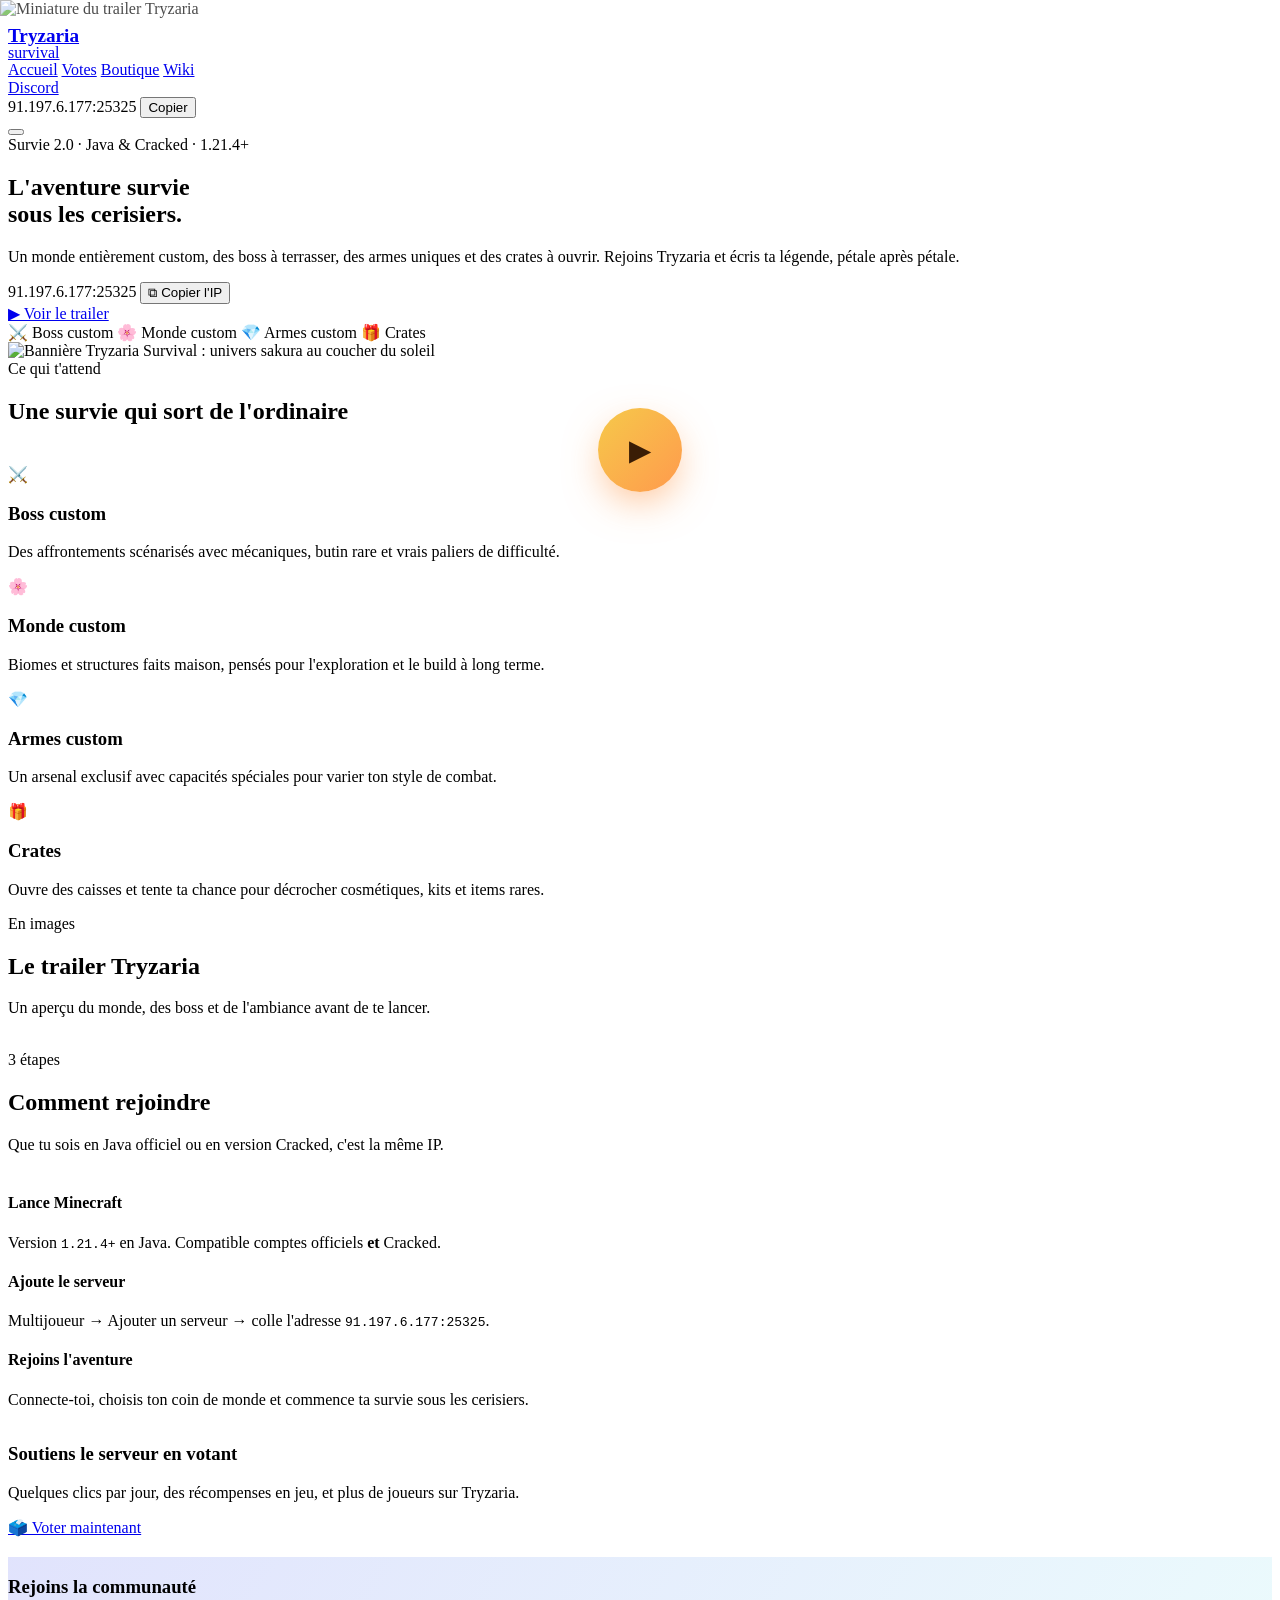
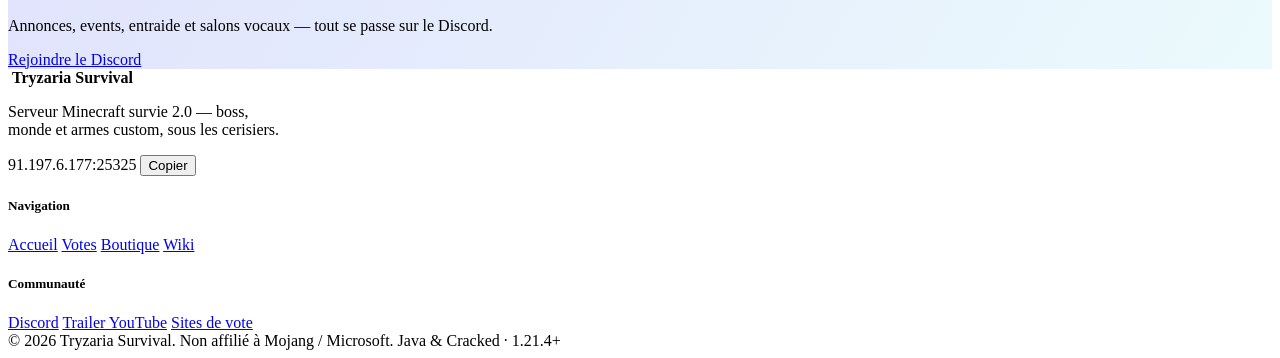
==== commit 854eafa6: "Add files via upload" ====
--- a/index.html
+++ b/index.html
@@ -1,374 +1,216 @@
 <!DOCTYPE html>
 <html lang="fr">
 <head>
-  <meta charset="UTF-8" />
-  <meta name="viewport" content="width=device-width, initial-scale=1.0" />
-  <title>Geoffrey Douaud — Rénove Habitat</title>
-  <link rel="stylesheet" href="style.css" />
-  <link href="https://fonts.googleapis.com/css2?family=Barlow+Condensed:wght@400;600;700;800;900&family=Outfit:wght@300;400;500;600&display=swap" rel="stylesheet" />
-  <link rel="stylesheet" href="https://cdnjs.cloudflare.com/ajax/libs/font-awesome/6.5.0/css/all.min.css" />
+<meta charset="UTF-8" />
+<meta name="viewport" content="width=device-width, initial-scale=1" />
+<title>Tryzaria Survival — Serveur Minecraft Survie 2.0</title>
+<meta name="description" content="Tryzaria Survival : serveur Minecraft survie 2.0, Java & Cracked, 1.21.4+. Boss custom, monde custom, armes custom et crates. IP : 91.197.6.177:25325" />
+<link rel="icon" type="image/png" href="assets/img/favicon.png" />
+<link rel="preconnect" href="https://fonts.googleapis.com" />
+<link rel="preconnect" href="https://fonts.gstatic.com" crossorigin />
+<link href="https://fonts.googleapis.com/css2?family=Fredoka:wght@400;500;600;700&family=Nunito:wght@400;600;700;800&family=Press+Start+2P&display=swap" rel="stylesheet" />
+<link rel="stylesheet" href="assets/css/style.css" />
 </head>
 <body>
-
-  <!-- CUSTOM CURSOR -->
-  <div class="cursor-dot" id="cursorDot"></div>
-  <div class="cursor-ring" id="cursorRing"></div>
-
-  <!-- SCROLL PROGRESS -->
-  <div class="scroll-progress" id="scrollProgress"></div>
-
-  <!-- PRELOADER -->
-  <div class="preloader" id="preloader">
-    <div class="preloader-inner">
-      <div class="preloader-logo">
-        <span class="preloader-gd">GD</span>
-        <span class="preloader-rh">Rénove Habitat</span>
-      </div>
-      <div class="preloader-bar">
-        <div class="preloader-fill" id="preloaderFill"></div>
-      </div>
-      <span class="preloader-pct" id="preloaderPct">0%</span>
-    </div>
-  </div>
-
-  <!-- NAVBAR -->
-  <nav class="navbar" id="navbar">
-    <div class="nav-inner">
-      <a href="#hero" class="nav-logo">
-        <div class="logo-badge">GD</div>
-        <div class="logo-words">
-          <span class="lw-top">Geoffrey Douaud</span>
-          <span class="lw-bot">Rénove Habitat</span>
+<div class="sky" aria-hidden="true"></div>
+<div class="petals" aria-hidden="true"></div>
+
+<!-- ===== Header ===== -->
+<header class="hdr">
+  <div class="wrap hdr__in">
+    <a class="brand" href="index.html" aria-label="Tryzaria Survival, accueil">
+      <img src="assets/img/logo.png" alt="" />
+      <span style="display:flex;flex-direction:column;line-height:1">
+        <b style="font-size:1.2rem">Tryzaria</b>
+        <span>survival</span>
+      </span>
+    </a>
+    <nav class="nav" aria-label="Navigation principale">
+      <a href="index.html" class="is-active">Accueil</a>
+      <a href="votes.html">Votes</a>
+      <a href="boutique.html">Boutique</a>
+      <a href="wiki.html">Wiki</a>
+    </nav>
+    <div class="nav-tools">
+      <!-- Remplace le href par ton vrai lien Discord -->
+      <a class="btn btn-discord btn-sm" href="#" target="_blank" rel="noopener">Discord</a>
+      <div class="ip ip--header">
+        <span class="ip__code">91.197.6.177:25325</span>
+        <button class="ip__btn" data-copy-ip aria-label="Copier l'adresse IP">Copier</button>
+      </div>
+    </div>
+    <button class="burger" aria-label="Ouvrir le menu" aria-expanded="false">
+      <span></span><span></span><span></span>
+    </button>
+  </div>
+</header>
+
+<!-- ===== Hero ===== -->
+<section class="hero">
+  <div class="wrap hero__grid">
+    <div>
+      <span class="eyebrow">Survie 2.0 · Java &amp; Cracked · 1.21.4+</span>
+      <h1 class="hero__title">L'aventure <span class="g">survie</span><br />sous les cerisiers.</h1>
+      <p class="hero__sub">Un monde entièrement custom, des boss à terrasser, des armes uniques et des crates à ouvrir. Rejoins Tryzaria et écris ta légende, pétale après pétale.</p>
+
+      <div class="hero__cta">
+        <div class="ip">
+          <span class="ip__code">91.197.6.177:25325</span>
+          <button class="ip__btn" data-copy-ip>⧉ Copier l'IP</button>
         </div>
-      </a>
-      <ul class="nav-menu" id="navMenu">
-        <li><a href="#services" class="nm-link">Services</a></li>
-        <li><a href="#about" class="nm-link">À Propos</a></li>
-        <li><a href="#contact" class="nm-link nm-cta">Devis Gratuit <i class="fas fa-arrow-right"></i></a></li>
-      </ul>
-      <button class="nav-burger" id="navBurger" aria-label="Menu">
-        <span></span><span></span><span></span>
-      </button>
-    </div>
-  </nav>
-
-  <!-- MOBILE MENU OVERLAY -->
-  <div class="mobile-overlay" id="mobileOverlay">
-    <ul class="mobile-menu">
-      <li><a href="#services" class="mob-link">Services</a></li>
-      <li><a href="#about" class="mob-link">À Propos</a></li>
-      <li><a href="#contact" class="mob-link">Contact</a></li>
-    </ul>
-    <div class="mobile-contact">
-      <p>+33 6 50 76 08 44</p>
-      <p>dgof@hotmail.fr</p>
-    </div>
-  </div>
-
-  <!-- HERO -->
-  <section class="hero" id="hero">
-    <canvas class="hero-canvas" id="heroCanvas"></canvas>
-    <div class="hero-grid-overlay"></div>
-
-    <div class="hero-content">
-      <div class="hero-tag reveal-up" style="--d:0.1s">
-        <span class="tag-dot"></span>
-        Artisan certifié · Loire-Atlantique | 44
-      </div>
-
-      <h1 class="hero-title">
-        <span class="ht-line reveal-up" style="--d:0.25s">Votre</span>
-        <span class="ht-line ht-big reveal-up" style="--d:0.4s">Toiture<em>.</em></span>
-        <span class="ht-line ht-outline reveal-up" style="--d:0.55s">Réinventée.</span>
-      </h1>
-
-      <p class="hero-sub reveal-up" style="--d:0.7s">
-        Démoussage · Nettoyage · Traitement · Peinture intérieur & extérieur · Rénovation complète · Hydrofuge coloré.<br />
-        Chaque projet traité avec l'exigence d'un artisan professionnel.
-      </p>
-
-      <div class="hero-actions reveal-up" style="--d:0.85s">
-        <a href="#contact" class="btn-orange">
-          <span>Demander un devis</span>
-          <div class="btn-shine"></div>
-        </a>
-        <a href="#services" class="btn-ghost">
-          Voir les services
-          <i class="fas fa-chevron-down"></i>
-        </a>
-      </div>
-
-      <div class="hero-stats reveal-up" style="--d:1s">
-        <div class="hstat-divider"></div>
-        <div class="hstat">
-          <span class="hstat-num" data-target="50">0</span>
-          <span class="hstat-unit">+</span>
-          <span class="hstat-label">chantiers réalisés</span>
+        <a class="btn btn-ghost" href="#trailer">▶ Voir le trailer</a>
+      </div>
+
+      <div class="hero__badges">
+        <span class="badge badge--gold">⚔️ Boss custom</span>
+        <span class="badge badge--pink">🌸 Monde custom</span>
+        <span class="badge">💎 Armes custom</span>
+        <span class="badge badge--gold">🎁 Crates</span>
+      </div>
+    </div>
+
+    <div class="hero__art">
+      <img src="assets/img/banner.jpg" alt="Bannière Tryzaria Survival : univers sakura au coucher du soleil" />
+      <img class="hero__float" src="assets/img/logo.png" alt="" aria-hidden="true" />
+    </div>
+  </div>
+</section>
+
+<!-- ===== Piliers ===== -->
+<section class="section section--tight">
+  <div class="wrap">
+    <div class="center reveal" style="margin-bottom:40px">
+      <span class="eyebrow">Ce qui t'attend</span>
+      <h2 class="h-section">Une survie qui sort de l'ordinaire</h2>
+    </div>
+    <div class="grid-4">
+      <article class="card reveal">
+        <div class="card__ico">⚔️</div>
+        <h3>Boss custom</h3>
+        <p>Des affrontements scénarisés avec mécaniques, butin rare et vrais paliers de difficulté.</p>
+      </article>
+      <article class="card reveal">
+        <div class="card__ico">🌸</div>
+        <h3>Monde custom</h3>
+        <p>Biomes et structures faits maison, pensés pour l'exploration et le build à long terme.</p>
+      </article>
+      <article class="card reveal">
+        <div class="card__ico">💎</div>
+        <h3>Armes custom</h3>
+        <p>Un arsenal exclusif avec capacités spéciales pour varier ton style de combat.</p>
+      </article>
+      <article class="card reveal">
+        <div class="card__ico">🎁</div>
+        <h3>Crates</h3>
+        <p>Ouvre des caisses et tente ta chance pour décrocher cosmétiques, kits et items rares.</p>
+      </article>
+    </div>
+  </div>
+</section>
+
+<!-- ===== Trailer ===== -->
+<section class="section" id="trailer">
+  <div class="wrap">
+    <div class="center reveal" style="margin-bottom:34px">
+      <span class="eyebrow">En images</span>
+      <h2 class="h-section">Le trailer Tryzaria</h2>
+      <p class="lead">Un aperçu du monde, des boss et de l'ambiance avant de te lancer.</p>
+    </div>
+    <div class="trailer reveal" data-trailer="1xoir0Ie6Uo" role="button" tabindex="0"
+         style="cursor:pointer;background:#120a20">
+      <img src="https://i.ytimg.com/vi/1xoir0Ie6Uo/maxresdefault.jpg" alt="Miniature du trailer Tryzaria"
+           style="position:absolute;inset:0;width:100%;height:100%;object-fit:cover;opacity:.7" />
+      <div style="position:absolute;inset:0;display:grid;place-items:center">
+        <div style="width:84px;height:84px;border-radius:50%;display:grid;place-items:center;
+             background:linear-gradient(135deg,#f6c94a,#ff9a4d);color:#3a1d05;font-size:1.8rem;
+             box-shadow:0 14px 40px -8px rgba(255,154,77,.7)">▶</div>
+      </div>
+    </div>
+  </div>
+</section>
+
+<!-- ===== Comment rejoindre ===== -->
+<section class="section section--tight">
+  <div class="wrap">
+    <div class="center reveal" style="margin-bottom:40px">
+      <span class="eyebrow">3 étapes</span>
+      <h2 class="h-section">Comment rejoindre</h2>
+      <p class="lead">Que tu sois en Java officiel ou en version Cracked, c'est la même IP.</p>
+    </div>
+    <div class="steps">
+      <div class="step reveal">
+        <h4>Lance Minecraft</h4>
+        <p>Version <code>1.21.4+</code> en Java. Compatible comptes officiels <strong>et</strong> Cracked.</p>
+      </div>
+      <div class="step reveal">
+        <h4>Ajoute le serveur</h4>
+        <p>Multijoueur → Ajouter un serveur → colle l'adresse <code>91.197.6.177:25325</code>.</p>
+      </div>
+      <div class="step reveal">
+        <h4>Rejoins l'aventure</h4>
+        <p>Connecte-toi, choisis ton coin de monde et commence ta survie sous les cerisiers.</p>
+      </div>
+    </div>
+  </div>
+</section>
+
+<!-- ===== Bandeau votes/discord ===== -->
+<section class="section section--tight">
+  <div class="wrap" style="display:grid;gap:20px">
+    <div class="cta-band reveal">
+      <div>
+        <h3>Soutiens le serveur en votant</h3>
+        <p>Quelques clics par jour, des récompenses en jeu, et plus de joueurs sur Tryzaria.</p>
+      </div>
+      <a class="btn btn-gold" href="votes.html">🗳️ Voter maintenant</a>
+    </div>
+    <div class="cta-band reveal" style="background:linear-gradient(120deg,rgba(88,101,242,.18),rgba(90,215,234,.12))">
+      <div>
+        <h3>Rejoins la communauté</h3>
+        <p>Annonces, events, entraide et salons vocaux — tout se passe sur le Discord.</p>
+      </div>
+      <!-- Remplace le href par ton vrai lien Discord -->
+      <a class="btn btn-discord" href="#" target="_blank" rel="noopener">Rejoindre le Discord</a>
+    </div>
+  </div>
+</section>
+
+<!-- ===== Footer ===== -->
+<footer class="ftr">
+  <div class="wrap">
+    <div class="ftr__grid">
+      <div>
+        <div class="ftr__brand">
+          <img src="assets/img/logo.png" alt="" />
+          <b>Tryzaria <span style="color:var(--sakura)">Survival</span></b>
         </div>
-        <div class="hstat-divider"></div>
-        <div class="hstat">
-          <span class="hstat-num" data-target="100">0</span>
-          <span class="hstat-unit">%</span>
-          <span class="hstat-label">des clients satisfaits</span>
+        <p style="color:var(--muted);max-width:34ch">Serveur Minecraft survie 2.0 — boss, monde et armes custom, sous les cerisiers.</p>
+        <div class="ip" style="margin-top:16px">
+          <span class="ip__code">91.197.6.177:25325</span>
+          <button class="ip__btn" data-copy-ip>Copier</button>
         </div>
       </div>
-    </div>
-
-    <div class="hero-scroll-hint">
-      <div class="scroll-line"></div>
-      <span>Scroll</span>
-    </div>
-
-    <div class="hero-deco-text">TOITURE</div>
-  </section>
-
-  <!-- SERVICES -->
-  <section class="services" id="services">
-    <div class="section-label reveal-up">LES PRESTATIONS</div>
-    <div class="container">
-      <div class="section-head reveal-up">
-        <h2 class="sh-title">Ce qu'on <em>fait</em><br />pour vous.</h2>
-        <p class="sh-sub">Des interventions précises, du matériel professionnel,<br />et un résultat qui tient dans le temps.</p>
-      </div>
-
-      <div class="services-grid">
-
-        <div class="svc-card reveal-card" style="--ci:0">
-          <div class="svc-num">01</div>
-          <div class="svc-icon"><i class="fas fa-leaf"></i></div>
-          <h3 class="svc-title">Démoussage</h3>
-          <p class="svc-desc">Élimination en profondeur des mousses, lichens et algues. Traitement biocide longue durée pour une toiture saine et protégée.</p>
-          <div class="svc-arrow"><i class="fas fa-arrow-up-right-from-square"></i></div>
-          <div class="svc-glow"></div>
-        </div>
-
-        <div class="svc-card reveal-card" style="--ci:1">
-          <div class="svc-num">02</div>
-          <div class="svc-icon"><i class="fas fa-droplet"></i></div>
-          <h3 class="svc-title">Nettoyage de Toiture</h3>
-          <p class="svc-desc">Nettoyage haute pression ou à basse pression selon les matériaux. Résultat impeccable sans endommager vos tuiles ni ardoises.</p>
-          <div class="svc-arrow"><i class="fas fa-arrow-up-right-from-square"></i></div>
-          <div class="svc-glow"></div>
-        </div>
-
-        <div class="svc-card reveal-card" style="--ci:2">
-          <div class="svc-num">03</div>
-          <div class="svc-icon"><i class="fas fa-shield-halved"></i></div>
-          <h3 class="svc-title">Traitement de Toiture</h3>
-          <p class="svc-desc">Application hydrofuge, imperméabilisant et anti-mousse. Protection longue durée contre l'humidité, les intempéries et la végétation.</p>
-          <div class="svc-arrow"><i class="fas fa-arrow-up-right-from-square"></i></div>
-          <div class="svc-glow"></div>
-        </div>
-
-        <div class="svc-card reveal-card" style="--ci:3">
-          <div class="svc-num">04</div>
-          <div class="svc-icon"><i class="fas fa-paint-roller"></i></div>
-          <h3 class="svc-title">Peinture</h3>
-          <p class="svc-desc">Peinture intérieure et extérieure : murs, plafonds, façades, volets. Finitions soignées avec des produits professionnels haut de gamme.</p>
-          <div class="svc-arrow"><i class="fas fa-arrow-up-right-from-square"></i></div>
-          <div class="svc-glow"></div>
-        </div>
-
-        <div class="svc-card reveal-card" style="--ci:4">
-          <div class="svc-num">05</div>
-          <div class="svc-icon"><i class="fas fa-house-chimney"></i></div>
-          <h3 class="svc-title">Rénovation de Toiture</h3>
-          <p class="svc-desc">Remplacement de tuiles, réfection de faîtages, zinguerie et étanchéité. Prise en charge complète ou partielle de votre toiture.</p>
-          <div class="svc-arrow"><i class="fas fa-arrow-up-right-from-square"></i></div>
-          <div class="svc-glow"></div>
-        </div>
-
-        <div class="svc-card svc-card--cta reveal-card" style="--ci:5">
-          <div class="svc-cta-content">
-            <span class="svc-cta-tag">Projet sur mesure ?</span>
-            <h3 class="svc-cta-title">Autre<br />prestation</h3>
-            <p class="svc-cta-sub">Vous avez un besoin spécifique ? On étudie votre projet ensemble, gratuitement et sans engagement.</p>
-            <a href="#contact" class="svc-cta-btn">
-              Nous contacter <i class="fas fa-arrow-right"></i>
-            </a>
-          </div>
-          <div class="svc-cta-bg-text">06</div>
-        </div>
-
-      </div>
-    </div>
-  </section>
-
-  <!-- ABOUT -->
-  <section class="about" id="about">
-    <div class="about-bg-strip"></div>
-    <div class="container about-grid">
-
-      <div class="about-visual reveal-left">
-        <div class="av-frame">
-          <div class="av-photo-placeholder">
-            <i class="fas fa-hard-hat"></i>
-          </div>
-          <div class="av-badge">
-            <i class="fas fa-certificate"></i>
-            Protection<br />Garantie
-          </div>
-        </div>
-        <div class="av-quote">
-          <i class="fas fa-quote-left"></i>
-          Une demande particulière? N'hésitez plus, contactez moi.
-          <span>— Geoffrey Douaud</span>
-        </div>
-      </div>
-
-      <div class="about-text reveal-right">
-        <div class="section-label sl-left">À PROPOS</div>
-        <h2 class="at-title">L'artisan derrière<br /><em>chaque service.</em></h2>
-        <p class="at-body">
-          Geoffrey Douaud Rénove Habitat, une entreprise fondée sur une valeur simple : le travail bien fait. Intervention chez les particuliers et les professionnels avec le même niveau d'exigence, que ce soit pour un petit nettoyage de toiture ou une rénovation complète.
-        </p>
-        <p class="at-body">
-          Basés en Loire-Atlantique, déplacement au alentour de Crossac majoritairement et sur toute la région en fonction des services pour vous proposer un devis gratuit, transparent, et surtout adapté à votre budget !
-        </p>
-
-        <div class="about-features">
-          <div class="af-item">
-            <div class="af-icon"><i class="fas fa-circle-check"></i></div>
-            <div>
-              <span class="af-title">Qualité garantie</span>
-              <span class="af-sub">Matériaux pro, finitions impeccables</span>
-            </div>
-          </div>
-          <div class="af-item">
-            <div class="af-icon"><i class="fas fa-clock"></i></div>
-            <div>
-              <span class="af-title">Délais respectés</span>
-              <span class="af-sub">Engagement, et tient parole</span>
-            </div>
-          </div>
-          <div class="af-item">
-            <div class="af-icon"><i class="fas fa-file-invoice"></i></div>
-            <div>
-              <span class="af-title">Devis 100% gratuit</span>
-              <span class="af-sub">Sans engagement, réponse rapide</span>
-            </div>
-          </div>
-          <div class="af-item">
-            <div class="af-icon"><i class="fas fa-shield-halved"></i></div>
-            <div>
-              <span class="af-title">Protection</span>
-              <span class="af-sub">Vos travaux sont protégés 10 ans</span>
-            </div>
-          </div>
-        </div>
-      </div>
-
-    </div>
-  </section>
-
-  <!-- CONTACT -->
-  <section class="contact" id="contact">
-    <div class="container contact-grid">
-
-      <div class="contact-left reveal-left">
-        <div class="section-label sl-left">CONTACT</div>
-        <h2 class="cl-title">Parlons de<br /><em>votre projet.</em></h2>
-        <p class="cl-sub">Devis gratuit · Réponse sous 24h · Sans engagement</p>
-
-        <div class="cl-infos">
-          <a href="tel:+33600000000" class="cli-item">
-            <div class="cli-icon"><i class="fas fa-phone"></i></div>
-            <div>
-              <span class="cli-label">Téléphone</span>
-              <span class="cli-val">+33 6 50 76 08 44</span>
-            </div>
-          </a>
-          <a href="mailto:contact@geoffrey-renove.fr" class="cli-item">
-            <div class="cli-icon"><i class="fas fa-envelope"></i></div>
-            <div>
-              <span class="cli-label">Email</span>
-              <span class="cli-val">dgof@hotmail.fr</span>
-            </div>
-          </a>
-          <div class="cli-item">
-            <div class="cli-icon"><i class="fas fa-location-dot"></i></div>
-            <div>
-              <span class="cli-label">Zone d'intervention</span>
-              <span class="cli-val">Loire-Atlantique · 44</span>
-            </div>
-          </div>
-        </div>
-
-        <div class="cl-decoration">
-          <div class="cld-line"></div>
-          <span>Disponible toute la semaine · 8h - 20h</span>
-        </div>
-      </div>
-
-      <div class="contact-right reveal-right">
-        <form class="contact-form" id="contactForm" novalidate>
-          <div class="cf-row">
-            <div class="cf-field">
-              <input type="text" id="cfName" placeholder=" " required />
-              <label for="cfName">Votre nom</label>
-              <div class="cf-line"></div>
-            </div>
-            <div class="cf-field">
-              <input type="email" id="cfEmail" placeholder=" " required />
-              <label for="cfEmail">Votre email</label>
-              <div class="cf-line"></div>
-            </div>
-          </div>
-          <div class="cf-field">
-            <input type="tel" id="cfPhone" placeholder=" " />
-            <label for="cfPhone">Téléphone (optionnel)</label>
-            <div class="cf-line"></div>
-          </div>
-          <div class="cf-field cf-select-wrap">
-            <select id="cfService" required>
-              <option value="" disabled selected></option>
-              <option>Démoussage</option>
-              <option>Nettoyage de toiture</option>
-              <option>Traitement de toiture</option>
-              <option>Peinture</option>
-              <option>Rénovation de toiture</option>
-              <option>Autre prestation</option>
-            </select>
-            <label for="cfService">Type de prestation</label>
-            <div class="cf-line"></div>
-            <i class="fas fa-chevron-down cf-arrow"></i>
-          </div>
-          <div class="cf-field">
-            <textarea id="cfMsg" rows="4" placeholder=" " required></textarea>
-            <label for="cfMsg">Décrivez votre projet</label>
-            <div class="cf-line"></div>
-          </div>
-          <button type="submit" class="cf-submit" id="cfSubmit">
-            <span class="cfs-text">Envoyer ma demande</span>
-            <span class="cfs-icon"><i class="fas fa-paper-plane"></i></span>
-            <div class="cfs-shine"></div>
-          </button>
-          <div class="cf-success" id="cfSuccess">
-            <i class="fas fa-circle-check"></i>
-            Votre message a bien été envoyé ! Vous serez rappelé sous 24h !
-          </div>
-        </form>
-      </div>
-
-    </div>
-  </section>
-
-  <!-- FOOTER -->
-  <footer class="footer">
-    <div class="container footer-inner">
-      <div class="fi-brand">
-        <div class="logo-badge">GD</div>
-        <div class="logo-words">
-          <span class="lw-top">Geoffrey Douaud</span>
-          <span class="lw-bot">Rénove Habitat</span>
-        </div>
-      </div>
-      <p class="fi-copy">© 2026 Geoffrey Douaud Rénove Habitat — Tous droits réservés</p>
-      <div class="fi-links">
-      </div>
-    </div>
-  </footer>
-
-  <script src="script.js"></script>
+      <div>
+        <h5>Navigation</h5>
+        <a href="index.html">Accueil</a>
+        <a href="votes.html">Votes</a>
+        <a href="boutique.html">Boutique</a>
+        <a href="wiki.html">Wiki</a>
+      </div>
+      <div>
+        <h5>Communauté</h5>
+        <a href="#" target="_blank" rel="noopener">Discord</a>
+        <a href="https://youtu.be/1xoir0Ie6Uo" target="_blank" rel="noopener">Trailer YouTube</a>
+        <a href="votes.html">Sites de vote</a>
+      </div>
+    </div>
+    <div class="ftr__bottom">
+      <span>© <span data-year>2026</span> Tryzaria Survival. Non affilié à Mojang / Microsoft.</span>
+      <span>Java &amp; Cracked · 1.21.4+</span>
+    </div>
+  </div>
+</footer>
+
+<script src="assets/js/main.js"></script>
 </body>
 </html>
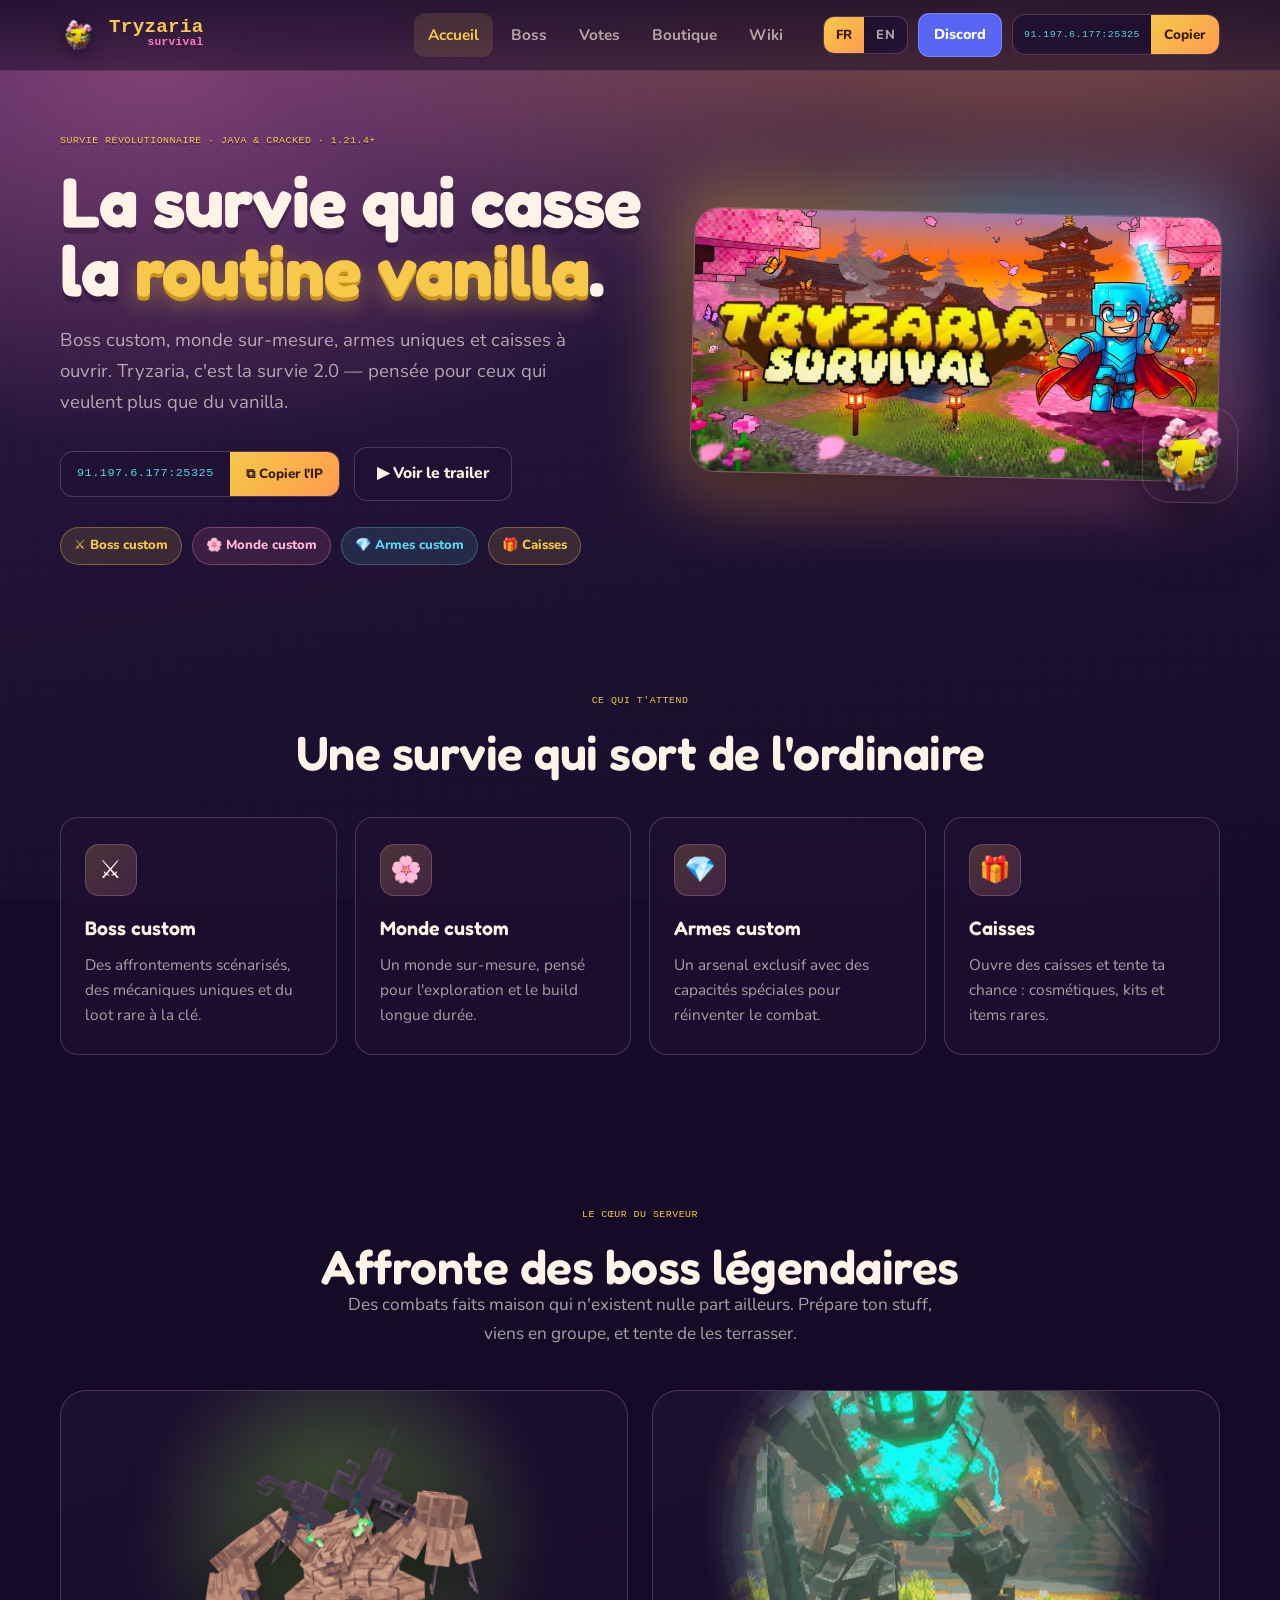
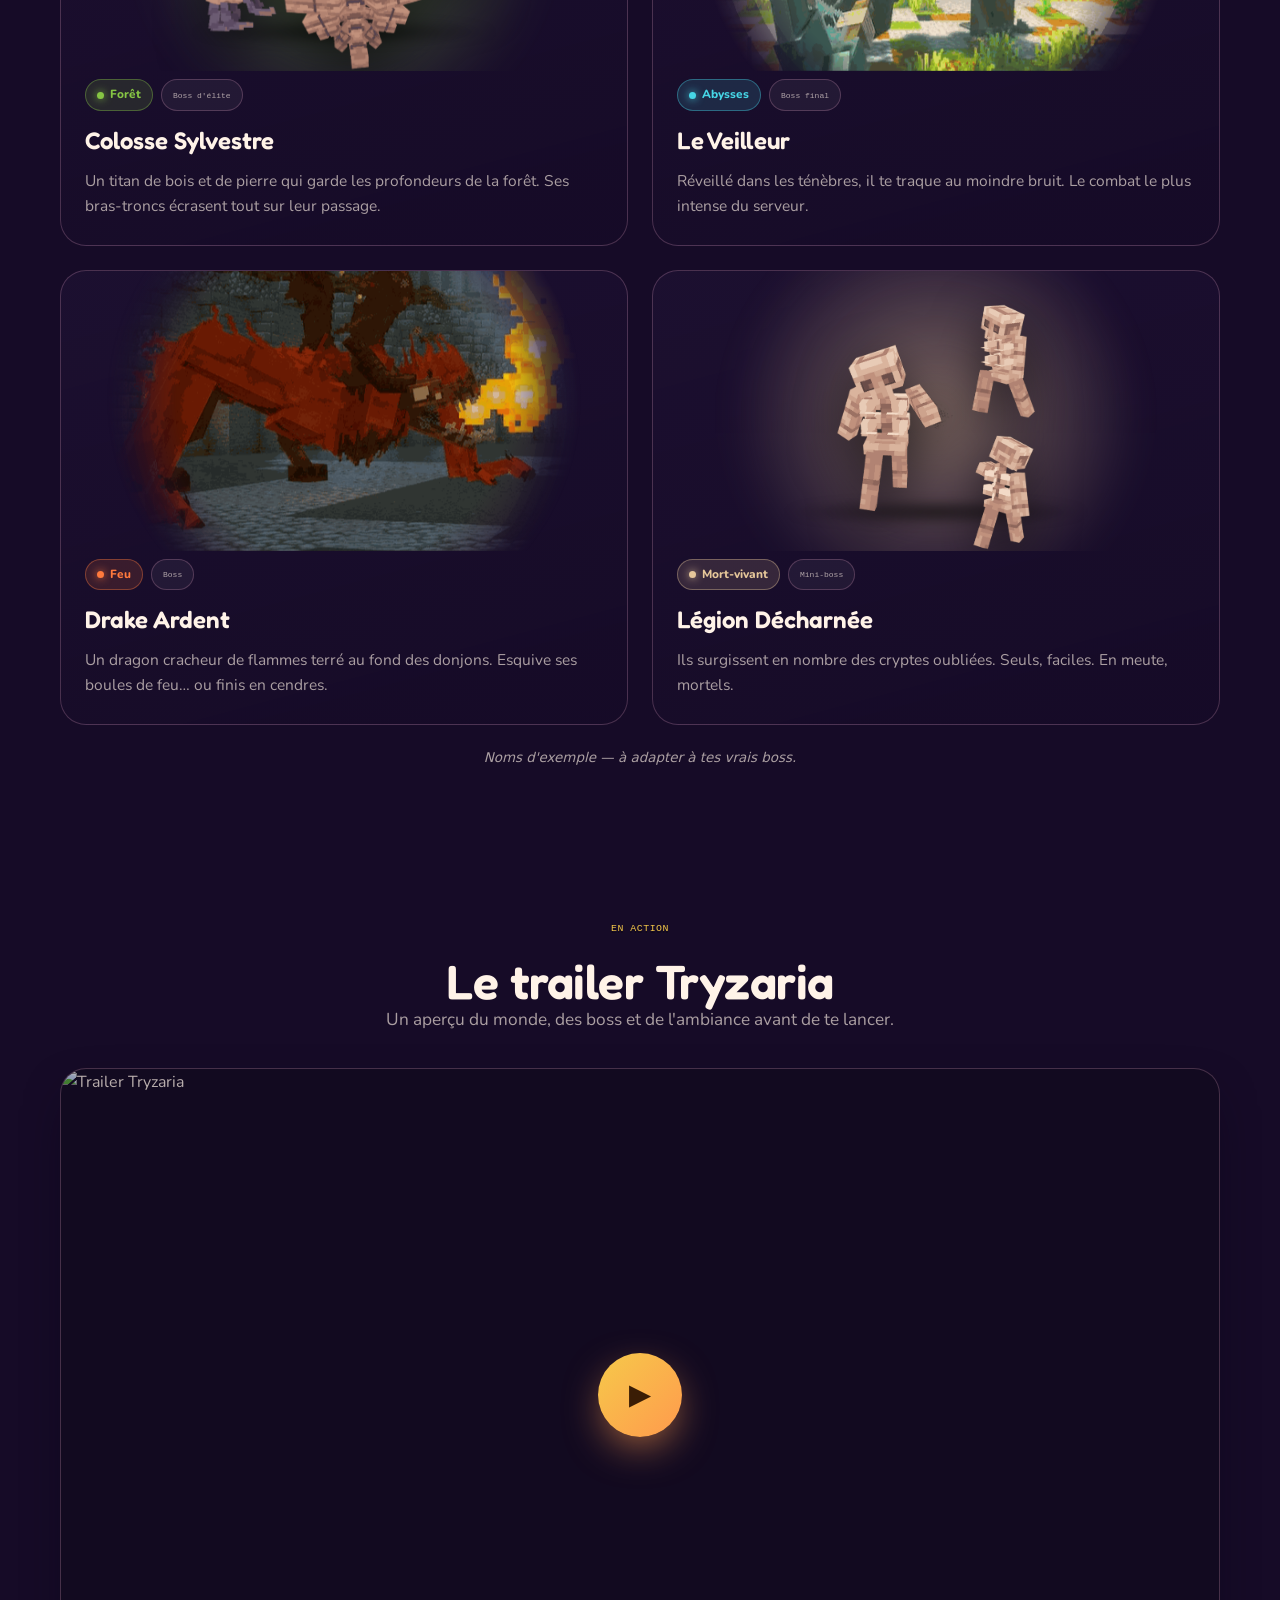
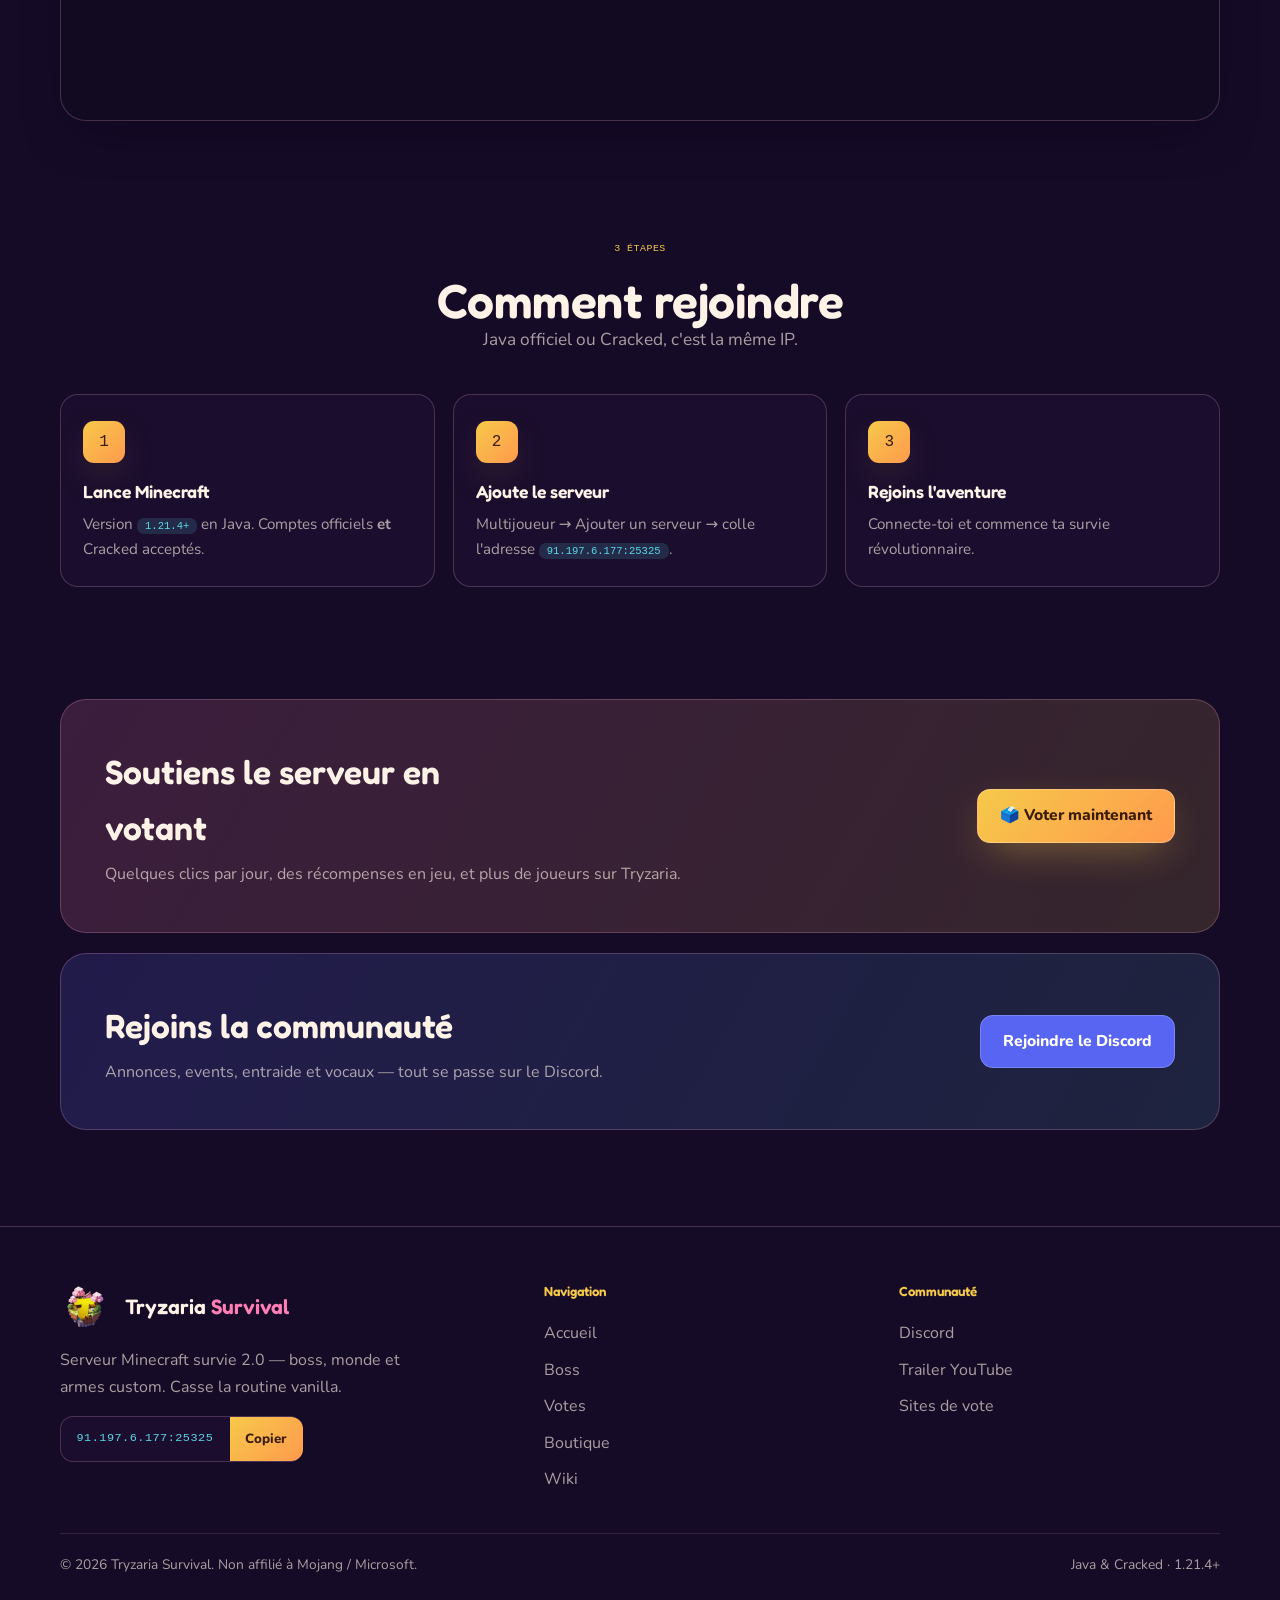
==== commit 67eb8ba7: "Add files via upload" ====
--- a/index.html
+++ b/index.html
@@ -3,8 +3,8 @@
 <head>
 <meta charset="UTF-8" />
 <meta name="viewport" content="width=device-width, initial-scale=1" />
-<title>Tryzaria Survival — Serveur Minecraft Survie 2.0</title>
-<meta name="description" content="Tryzaria Survival : serveur Minecraft survie 2.0, Java & Cracked, 1.21.4+. Boss custom, monde custom, armes custom et crates. IP : 91.197.6.177:25325" />
+<title data-i18n="title_home">Tryzaria Survival — Survie révolutionnaire 1.21.4+</title>
+<meta name="description" content="Tryzaria Survival : serveur Minecraft survie 2.0, Java & Cracked, 1.21.4+. Boss custom, monde custom, armes custom et caisses. IP : 91.197.6.177:25325" />
 <link rel="icon" type="image/png" href="assets/img/favicon.png" />
 <link rel="preconnect" href="https://fonts.googleapis.com" />
 <link rel="preconnect" href="https://fonts.gstatic.com" crossorigin />
@@ -15,202 +15,198 @@
 <div class="sky" aria-hidden="true"></div>
 <div class="petals" aria-hidden="true"></div>
 
-<!-- ===== Header ===== -->
 <header class="hdr">
   <div class="wrap hdr__in">
-    <a class="brand" href="index.html" aria-label="Tryzaria Survival, accueil">
+    <a class="brand" href="index.html" aria-label="Tryzaria Survival">
       <img src="assets/img/logo.png" alt="" />
       <span style="display:flex;flex-direction:column;line-height:1">
-        <b style="font-size:1.2rem">Tryzaria</b>
-        <span>survival</span>
+        <b style="font-size:1.2rem">Tryzaria</b><span>survival</span>
       </span>
     </a>
-    <nav class="nav" aria-label="Navigation principale">
-      <a href="index.html" class="is-active">Accueil</a>
-      <a href="votes.html">Votes</a>
-      <a href="boutique.html">Boutique</a>
-      <a href="wiki.html">Wiki</a>
+    <nav class="nav" aria-label="Navigation">
+      <a href="index.html" class="is-active" data-i18n="nav_home">Accueil</a>
+      <a href="#boss" data-i18n="nav_boss">Boss</a>
+      <a href="votes.html" data-i18n="nav_votes">Votes</a>
+      <a href="boutique.html" data-i18n="nav_shop">Boutique</a>
+      <a href="wiki.html" data-i18n="nav_wiki">Wiki</a>
     </nav>
     <div class="nav-tools">
-      <!-- Remplace le href par ton vrai lien Discord -->
-      <a class="btn btn-discord btn-sm" href="#" target="_blank" rel="noopener">Discord</a>
+      <div class="lang-toggle" role="group" aria-label="Langue / Language">
+        <button data-lang="fr">FR</button><button data-lang="en">EN</button>
+      </div>
+      <a class="btn btn-discord btn-sm" href="#" target="_blank" rel="noopener" data-i18n="btn_discord">Discord</a>
       <div class="ip ip--header">
         <span class="ip__code">91.197.6.177:25325</span>
-        <button class="ip__btn" data-copy-ip aria-label="Copier l'adresse IP">Copier</button>
-      </div>
-    </div>
-    <button class="burger" aria-label="Ouvrir le menu" aria-expanded="false">
-      <span></span><span></span><span></span>
-    </button>
+        <button class="ip__btn" data-copy-ip data-i18n="btn_copy" aria-label="Copier l'IP">Copier</button>
+      </div>
+    </div>
+    <button class="burger" aria-label="Menu" aria-expanded="false"><span></span><span></span><span></span></button>
   </div>
 </header>
 
-<!-- ===== Hero ===== -->
+<!-- Hero -->
 <section class="hero">
   <div class="wrap hero__grid">
     <div>
-      <span class="eyebrow">Survie 2.0 · Java &amp; Cracked · 1.21.4+</span>
-      <h1 class="hero__title">L'aventure <span class="g">survie</span><br />sous les cerisiers.</h1>
-      <p class="hero__sub">Un monde entièrement custom, des boss à terrasser, des armes uniques et des crates à ouvrir. Rejoins Tryzaria et écris ta légende, pétale après pétale.</p>
-
+      <span class="eyebrow" data-i18n="hero_eyebrow">Survie révolutionnaire · Java &amp; Cracked · 1.21.4+</span>
+      <h1 class="hero__title" data-i18n="hero_title">La survie qui casse la <span class="g">routine vanilla</span>.</h1>
+      <p class="hero__sub" data-i18n="hero_sub">Boss custom, monde sur-mesure, armes uniques et caisses à ouvrir. Tryzaria, c'est la survie 2.0 — pensée pour ceux qui veulent plus que du vanilla.</p>
       <div class="hero__cta">
         <div class="ip">
           <span class="ip__code">91.197.6.177:25325</span>
-          <button class="ip__btn" data-copy-ip>⧉ Copier l'IP</button>
-        </div>
-        <a class="btn btn-ghost" href="#trailer">▶ Voir le trailer</a>
-      </div>
-
+          <button class="ip__btn" data-copy-ip data-i18n="hero_copy">⧉ Copier l'IP</button>
+        </div>
+        <a class="btn btn-ghost" href="#trailer" data-i18n="hero_trailer">▶ Voir le trailer</a>
+      </div>
       <div class="hero__badges">
-        <span class="badge badge--gold">⚔️ Boss custom</span>
-        <span class="badge badge--pink">🌸 Monde custom</span>
-        <span class="badge">💎 Armes custom</span>
-        <span class="badge badge--gold">🎁 Crates</span>
-      </div>
-    </div>
-
+        <span class="badge badge--gold" data-i18n="badge_boss">⚔️ Boss custom</span>
+        <span class="badge badge--pink" data-i18n="badge_world">🌸 Monde custom</span>
+        <span class="badge" data-i18n="badge_weapons">💎 Armes custom</span>
+        <span class="badge badge--gold" data-i18n="badge_crates">🎁 Caisses</span>
+      </div>
+    </div>
     <div class="hero__art">
-      <img src="assets/img/banner.jpg" alt="Bannière Tryzaria Survival : univers sakura au coucher du soleil" />
+      <img src="assets/img/banner.jpg" alt="Tryzaria Survival" />
       <img class="hero__float" src="assets/img/logo.png" alt="" aria-hidden="true" />
     </div>
   </div>
 </section>
 
-<!-- ===== Piliers ===== -->
+<!-- Piliers -->
 <section class="section section--tight">
   <div class="wrap">
     <div class="center reveal" style="margin-bottom:40px">
-      <span class="eyebrow">Ce qui t'attend</span>
-      <h2 class="h-section">Une survie qui sort de l'ordinaire</h2>
+      <span class="eyebrow" data-i18n="pillars_eyebrow">Ce qui t'attend</span>
+      <h2 class="h-section" data-i18n="pillars_title">Une survie qui sort de l'ordinaire</h2>
     </div>
     <div class="grid-4">
-      <article class="card reveal">
-        <div class="card__ico">⚔️</div>
-        <h3>Boss custom</h3>
-        <p>Des affrontements scénarisés avec mécaniques, butin rare et vrais paliers de difficulté.</p>
-      </article>
-      <article class="card reveal">
-        <div class="card__ico">🌸</div>
-        <h3>Monde custom</h3>
-        <p>Biomes et structures faits maison, pensés pour l'exploration et le build à long terme.</p>
-      </article>
-      <article class="card reveal">
-        <div class="card__ico">💎</div>
-        <h3>Armes custom</h3>
-        <p>Un arsenal exclusif avec capacités spéciales pour varier ton style de combat.</p>
-      </article>
-      <article class="card reveal">
-        <div class="card__ico">🎁</div>
-        <h3>Crates</h3>
-        <p>Ouvre des caisses et tente ta chance pour décrocher cosmétiques, kits et items rares.</p>
-      </article>
-    </div>
-  </div>
-</section>
-
-<!-- ===== Trailer ===== -->
-<section class="section" id="trailer">
+      <article class="card reveal"><div class="card__ico">⚔️</div><h3 data-i18n="p_boss_t">Boss custom</h3><p data-i18n="p_boss_d">Des affrontements scénarisés, des mécaniques uniques et du loot rare à la clé.</p></article>
+      <article class="card reveal"><div class="card__ico">🌸</div><h3 data-i18n="p_world_t">Monde custom</h3><p data-i18n="p_world_d">Un monde sur-mesure, pensé pour l'exploration et le build longue durée.</p></article>
+      <article class="card reveal"><div class="card__ico">💎</div><h3 data-i18n="p_weapons_t">Armes custom</h3><p data-i18n="p_weapons_d">Un arsenal exclusif avec des capacités spéciales pour réinventer le combat.</p></article>
+      <article class="card reveal"><div class="card__ico">🎁</div><h3 data-i18n="p_crates_t">Caisses</h3><p data-i18n="p_crates_d">Ouvre des caisses et tente ta chance : cosmétiques, kits et items rares.</p></article>
+    </div>
+  </div>
+</section>
+
+<!-- Boss -->
+<section class="section" id="boss">
+  <div class="wrap">
+    <div class="center reveal" style="margin-bottom:42px">
+      <span class="eyebrow" data-i18n="boss_eyebrow">Le cœur du serveur</span>
+      <h2 class="h-section" data-i18n="boss_title">Affronte des boss légendaires</h2>
+      <p class="lead" data-i18n="boss_sub">Des combats faits maison qui n'existent nulle part ailleurs. Prépare ton stuff, viens en groupe, et tente de les terrasser.</p>
+    </div>
+    <div class="boss-grid">
+      <article class="boss-card reveal" style="--el:#86c544">
+        <div class="boss-stage"><div class="boss-glow"></div><div class="boss-floor"></div>
+          <img class="boss-img" src="assets/img/boss/forest.png" alt="Colosse Sylvestre" /></div>
+        <div class="boss-body">
+          <div class="boss-tags"><span class="boss-el" data-i18n="boss_forest_el">Forêt</span><span class="boss-diff" data-i18n="boss_forest_diff">Boss d'élite</span></div>
+          <h3 data-i18n="boss_forest_name">Colosse Sylvestre</h3>
+          <p data-i18n="boss_forest_desc">Un titan de bois et de pierre qui garde les profondeurs de la forêt. Ses bras-troncs écrasent tout sur leur passage.</p>
+        </div>
+      </article>
+      <article class="boss-card reveal" style="--el:#46d6e6">
+        <div class="boss-stage boss-stage--frame"><div class="boss-glow"></div>
+          <img class="boss-img" src="assets/img/boss/warden.png" alt="Le Veilleur" /></div>
+        <div class="boss-body">
+          <div class="boss-tags"><span class="boss-el" data-i18n="boss_warden_el">Abysses</span><span class="boss-diff" data-i18n="boss_warden_diff">Boss final</span></div>
+          <h3 data-i18n="boss_warden_name">Le Veilleur</h3>
+          <p data-i18n="boss_warden_desc">Réveillé dans les ténèbres, il te traque au moindre bruit. Le combat le plus intense du serveur.</p>
+        </div>
+      </article>
+      <article class="boss-card reveal" style="--el:#ff7a3d">
+        <div class="boss-stage boss-stage--frame"><div class="boss-glow"></div>
+          <img class="boss-img" src="assets/img/boss/dragon.png" alt="Drake Ardent" /></div>
+        <div class="boss-body">
+          <div class="boss-tags"><span class="boss-el" data-i18n="boss_dragon_el">Feu</span><span class="boss-diff" data-i18n="boss_dragon_diff">Boss</span></div>
+          <h3 data-i18n="boss_dragon_name">Drake Ardent</h3>
+          <p data-i18n="boss_dragon_desc">Un dragon cracheur de flammes terré au fond des donjons. Esquive ses boules de feu… ou finis en cendres.</p>
+        </div>
+      </article>
+      <article class="boss-card reveal" style="--el:#e6c79a">
+        <div class="boss-stage"><div class="boss-glow"></div><div class="boss-floor"></div>
+          <img class="boss-img" src="assets/img/boss/skeleton.png" alt="Légion Décharnée" /></div>
+        <div class="boss-body">
+          <div class="boss-tags"><span class="boss-el" data-i18n="boss_skeleton_el">Mort-vivant</span><span class="boss-diff" data-i18n="boss_skeleton_diff">Mini-boss</span></div>
+          <h3 data-i18n="boss_skeleton_name">Légion Décharnée</h3>
+          <p data-i18n="boss_skeleton_desc">Ils surgissent en nombre des cryptes oubliées. Seuls, faciles. En meute, mortels.</p>
+        </div>
+      </article>
+    </div>
+    <p class="boss-note reveal" data-i18n="boss_note">Noms d'exemple — à adapter à tes vrais boss.</p>
+  </div>
+</section>
+
+<!-- Trailer -->
+<section class="section section--tight" id="trailer">
   <div class="wrap">
     <div class="center reveal" style="margin-bottom:34px">
-      <span class="eyebrow">En images</span>
-      <h2 class="h-section">Le trailer Tryzaria</h2>
-      <p class="lead">Un aperçu du monde, des boss et de l'ambiance avant de te lancer.</p>
-    </div>
-    <div class="trailer reveal" data-trailer="1xoir0Ie6Uo" role="button" tabindex="0"
-         style="cursor:pointer;background:#120a20">
-      <img src="https://i.ytimg.com/vi/1xoir0Ie6Uo/maxresdefault.jpg" alt="Miniature du trailer Tryzaria"
-           style="position:absolute;inset:0;width:100%;height:100%;object-fit:cover;opacity:.7" />
+      <span class="eyebrow" data-i18n="trailer_eyebrow">En action</span>
+      <h2 class="h-section" data-i18n="trailer_title">Le trailer Tryzaria</h2>
+      <p class="lead" data-i18n="trailer_sub">Un aperçu du monde, des boss et de l'ambiance avant de te lancer.</p>
+    </div>
+    <div class="trailer reveal" data-trailer="1xoir0Ie6Uo" role="button" tabindex="0" style="cursor:pointer;background:#120a20">
+      <img src="https://i.ytimg.com/vi/1xoir0Ie6Uo/maxresdefault.jpg" alt="Trailer Tryzaria" style="position:absolute;inset:0;width:100%;height:100%;object-fit:cover;opacity:.7" />
       <div style="position:absolute;inset:0;display:grid;place-items:center">
-        <div style="width:84px;height:84px;border-radius:50%;display:grid;place-items:center;
-             background:linear-gradient(135deg,#f6c94a,#ff9a4d);color:#3a1d05;font-size:1.8rem;
-             box-shadow:0 14px 40px -8px rgba(255,154,77,.7)">▶</div>
-      </div>
-    </div>
-  </div>
-</section>
-
-<!-- ===== Comment rejoindre ===== -->
+        <div style="width:84px;height:84px;border-radius:50%;display:grid;place-items:center;background:linear-gradient(135deg,#f6c94a,#ff9a4d);color:#3a1d05;font-size:1.8rem;box-shadow:0 14px 40px -8px rgba(255,154,77,.7)">▶</div>
+      </div>
+    </div>
+  </div>
+</section>
+
+<!-- Rejoindre -->
 <section class="section section--tight">
   <div class="wrap">
     <div class="center reveal" style="margin-bottom:40px">
-      <span class="eyebrow">3 étapes</span>
-      <h2 class="h-section">Comment rejoindre</h2>
-      <p class="lead">Que tu sois en Java officiel ou en version Cracked, c'est la même IP.</p>
+      <span class="eyebrow" data-i18n="join_eyebrow">3 étapes</span>
+      <h2 class="h-section" data-i18n="join_title">Comment rejoindre</h2>
+      <p class="lead" data-i18n="join_sub">Java officiel ou Cracked, c'est la même IP.</p>
     </div>
     <div class="steps">
-      <div class="step reveal">
-        <h4>Lance Minecraft</h4>
-        <p>Version <code>1.21.4+</code> en Java. Compatible comptes officiels <strong>et</strong> Cracked.</p>
-      </div>
-      <div class="step reveal">
-        <h4>Ajoute le serveur</h4>
-        <p>Multijoueur → Ajouter un serveur → colle l'adresse <code>91.197.6.177:25325</code>.</p>
-      </div>
-      <div class="step reveal">
-        <h4>Rejoins l'aventure</h4>
-        <p>Connecte-toi, choisis ton coin de monde et commence ta survie sous les cerisiers.</p>
-      </div>
-    </div>
-  </div>
-</section>
-
-<!-- ===== Bandeau votes/discord ===== -->
+      <div class="step reveal"><h4 data-i18n="join1_t">Lance Minecraft</h4><p data-i18n="join1_d">Version <code>1.21.4+</code> en Java. Comptes officiels <strong>et</strong> Cracked acceptés.</p></div>
+      <div class="step reveal"><h4 data-i18n="join2_t">Ajoute le serveur</h4><p data-i18n="join2_d">Multijoueur → Ajouter un serveur → colle l'adresse <code>91.197.6.177:25325</code>.</p></div>
+      <div class="step reveal"><h4 data-i18n="join3_t">Rejoins l'aventure</h4><p data-i18n="join3_d">Connecte-toi et commence ta survie révolutionnaire.</p></div>
+    </div>
+  </div>
+</section>
+
+<!-- Bandeaux -->
 <section class="section section--tight">
   <div class="wrap" style="display:grid;gap:20px">
     <div class="cta-band reveal">
-      <div>
-        <h3>Soutiens le serveur en votant</h3>
-        <p>Quelques clics par jour, des récompenses en jeu, et plus de joueurs sur Tryzaria.</p>
-      </div>
-      <a class="btn btn-gold" href="votes.html">🗳️ Voter maintenant</a>
+      <div><h3 data-i18n="cta_votes_t">Soutiens le serveur en votant</h3><p data-i18n="cta_votes_d">Quelques clics par jour, des récompenses en jeu, et plus de joueurs sur Tryzaria.</p></div>
+      <a class="btn btn-gold" href="votes.html" data-i18n="cta_votes_b">🗳️ Voter maintenant</a>
     </div>
     <div class="cta-band reveal" style="background:linear-gradient(120deg,rgba(88,101,242,.18),rgba(90,215,234,.12))">
-      <div>
-        <h3>Rejoins la communauté</h3>
-        <p>Annonces, events, entraide et salons vocaux — tout se passe sur le Discord.</p>
-      </div>
-      <!-- Remplace le href par ton vrai lien Discord -->
-      <a class="btn btn-discord" href="#" target="_blank" rel="noopener">Rejoindre le Discord</a>
-    </div>
-  </div>
-</section>
-
-<!-- ===== Footer ===== -->
+      <div><h3 data-i18n="cta_discord_t">Rejoins la communauté</h3><p data-i18n="cta_discord_d">Annonces, events, entraide et vocaux — tout se passe sur le Discord.</p></div>
+      <a class="btn btn-discord" href="#" target="_blank" rel="noopener" data-i18n="cta_discord_b">Rejoindre le Discord</a>
+    </div>
+  </div>
+</section>
+
 <footer class="ftr">
   <div class="wrap">
     <div class="ftr__grid">
       <div>
-        <div class="ftr__brand">
-          <img src="assets/img/logo.png" alt="" />
-          <b>Tryzaria <span style="color:var(--sakura)">Survival</span></b>
-        </div>
-        <p style="color:var(--muted);max-width:34ch">Serveur Minecraft survie 2.0 — boss, monde et armes custom, sous les cerisiers.</p>
-        <div class="ip" style="margin-top:16px">
-          <span class="ip__code">91.197.6.177:25325</span>
-          <button class="ip__btn" data-copy-ip>Copier</button>
-        </div>
-      </div>
-      <div>
-        <h5>Navigation</h5>
-        <a href="index.html">Accueil</a>
-        <a href="votes.html">Votes</a>
-        <a href="boutique.html">Boutique</a>
-        <a href="wiki.html">Wiki</a>
-      </div>
-      <div>
-        <h5>Communauté</h5>
-        <a href="#" target="_blank" rel="noopener">Discord</a>
-        <a href="https://youtu.be/1xoir0Ie6Uo" target="_blank" rel="noopener">Trailer YouTube</a>
-        <a href="votes.html">Sites de vote</a>
-      </div>
-    </div>
-    <div class="ftr__bottom">
-      <span>© <span data-year>2026</span> Tryzaria Survival. Non affilié à Mojang / Microsoft.</span>
-      <span>Java &amp; Cracked · 1.21.4+</span>
-    </div>
+        <div class="ftr__brand"><img src="assets/img/logo.png" alt="" /><b>Tryzaria <span style="color:var(--sakura)">Survival</span></b></div>
+        <p style="color:var(--muted);max-width:34ch" data-i18n="ftr_tagline">Serveur Minecraft survie 2.0 — boss, monde et armes custom. Casse la routine vanilla.</p>
+        <div class="ip" style="margin-top:16px"><span class="ip__code">91.197.6.177:25325</span><button class="ip__btn" data-copy-ip data-i18n="btn_copy">Copier</button></div>
+      </div>
+      <div><h5 data-i18n="ftr_nav">Navigation</h5>
+        <a href="index.html" data-i18n="nav_home">Accueil</a><a href="#boss" data-i18n="nav_boss">Boss</a><a href="votes.html" data-i18n="nav_votes">Votes</a><a href="boutique.html" data-i18n="nav_shop">Boutique</a><a href="wiki.html" data-i18n="nav_wiki">Wiki</a>
+      </div>
+      <div><h5 data-i18n="ftr_com">Communauté</h5>
+        <a href="#" target="_blank" rel="noopener" data-i18n="btn_discord">Discord</a>
+        <a href="https://youtu.be/1xoir0Ie6Uo" target="_blank" rel="noopener" data-i18n="ftr_trailer">Trailer YouTube</a>
+        <a href="votes.html" data-i18n="ftr_votes">Sites de vote</a>
+      </div>
+    </div>
+    <div class="ftr__bottom"><span data-i18n="ftr_rights">© 2026 Tryzaria Survival. Non affilié à Mojang / Microsoft.</span><span>Java &amp; Cracked · 1.21.4+</span></div>
   </div>
 </footer>
 
+<script src="assets/js/i18n.js"></script>
 <script src="assets/js/main.js"></script>
 </body>
 </html>
--- a/assets/css/style.css
+++ b/assets/css/style.css
@@ -0,0 +1,487 @@
+/* =========================================================
+   TRYZARIA SURVIVAL — design system
+   Golden-hour sakura : ciel violet -> rose -> orange,
+   or du logo + bleu diamant, pétales qui tombent.
+   ========================================================= */
+
+/* ---------- Tokens ---------- */
+:root{
+  --dusk:#241439;          /* base nuit/crépuscule */
+  --dusk-2:#160b27;        /* plus sombre (footer, cartes) */
+  --plum:#4a2870;          /* violet mystique */
+  --sakura:#ff7eb6;        /* rose cerisier */
+  --sakura-soft:#ffb7d5;   /* pétales clairs */
+  --sunset:#ff9a4d;        /* orange coucher de soleil */
+  --ember:#ff6b3d;         /* braise lanternes */
+  --gold:#f6c94a;          /* or du logo */
+  --gold-deep:#c8941e;     /* contour or */
+  --diamond:#5ad7ea;       /* bleu diamant (armure/épée) */
+  --cream:#fff3e8;         /* texte clair */
+  --muted:rgba(255,243,232,.64);
+  --glass:rgba(31,18,52,.55);
+  --glass-brd:rgba(255,183,213,.22);
+  --maxw:1160px;
+  --radius:18px;
+  --radius-lg:26px;
+  --ease:cubic-bezier(.22,.61,.36,1);
+  --shadow:0 18px 50px -18px rgba(10,4,24,.8);
+  --shadow-gold:0 14px 40px -12px rgba(246,201,74,.45);
+}
+
+/* ---------- Reset / base ---------- */
+*{box-sizing:border-box;margin:0;padding:0}
+html{scroll-behavior:smooth;-webkit-text-size-adjust:100%}
+body{
+  font-family:"Nunito",system-ui,sans-serif;
+  color:var(--cream);
+  background:var(--dusk-2);
+  line-height:1.65;
+  min-height:100vh;
+  overflow-x:hidden;
+  position:relative;
+}
+img{max-width:100%;display:block}
+a{color:inherit;text-decoration:none}
+ul{list-style:none}
+
+/* ---------- Atmosphère (fond fixe) ---------- */
+.sky{
+  position:fixed;inset:0;z-index:-2;
+  background:
+    radial-gradient(120% 80% at 80% -10%, rgba(255,154,77,.55), transparent 55%),
+    radial-gradient(90% 70% at 12% 8%, rgba(255,126,182,.40), transparent 60%),
+    linear-gradient(170deg,#2c1850 0%,#241439 38%,#1a0f2e 70%,#160b27 100%);
+}
+.sky::after{ /* grain doux */
+  content:"";position:absolute;inset:0;opacity:.05;
+  background-image:radial-gradient(rgba(255,255,255,.6) 1px,transparent 1px);
+  background-size:3px 3px;
+}
+.petals{position:fixed;inset:0;z-index:-1;pointer-events:none;overflow:hidden}
+.petal{
+  position:absolute;top:-8%;width:14px;height:14px;
+  background:radial-gradient(circle at 35% 30%, var(--sakura-soft), var(--sakura) 70%);
+  border-radius:60% 0 60% 0;
+  opacity:.85;will-change:transform;
+  animation:fall linear infinite;
+}
+@keyframes fall{
+  0%{transform:translateY(-10vh) translateX(0) rotate(0deg)}
+  100%{transform:translateY(112vh) translateX(60px) rotate(420deg)}
+}
+
+/* ---------- Utilitaires layout ---------- */
+.wrap{width:min(100% - 40px,var(--maxw));margin-inline:auto}
+.section{padding:88px 0}
+.section--tight{padding:56px 0}
+.eyebrow{
+  font-family:"Press Start 2P",monospace;
+  font-size:.62rem;letter-spacing:.5px;color:var(--gold);
+  text-transform:uppercase;display:inline-block;margin-bottom:18px;
+  text-shadow:0 2px 0 rgba(0,0,0,.35);
+}
+.h-section{
+  font-family:"Fredoka",sans-serif;font-weight:600;
+  font-size:clamp(1.9rem,4.5vw,3rem);line-height:1.05;
+  letter-spacing:-.5px;
+}
+.lead{color:var(--muted);font-size:1.08rem;max-width:60ch}
+.center{text-align:center}
+.center .lead{margin-inline:auto}
+
+/* ---------- Header ---------- */
+.hdr{
+  position:sticky;top:0;z-index:60;
+  backdrop-filter:blur(14px);
+  background:linear-gradient(180deg,rgba(22,11,39,.82),rgba(22,11,39,.5));
+  border-bottom:1px solid var(--glass-brd);
+}
+.hdr__in{display:flex;align-items:center;gap:18px;height:70px}
+.brand{display:flex;align-items:center;gap:11px;font-family:"Fredoka",sans-serif;
+  font-weight:600;font-size:1.25rem;letter-spacing:.3px}
+.brand img{width:38px;height:38px;filter:drop-shadow(0 4px 8px rgba(0,0,0,.5))}
+.brand b{color:var(--gold)}
+.brand span{color:var(--sakura);font-size:.7rem;font-family:"Press Start 2P",monospace;
+  align-self:flex-end;margin-bottom:3px}
+
+.nav{display:flex;align-items:center;gap:4px;margin-left:auto}
+.nav a{
+  padding:9px 14px;border-radius:11px;font-weight:700;font-size:.96rem;
+  color:var(--muted);transition:.2s var(--ease);
+}
+.nav a:hover{color:var(--cream);background:rgba(255,183,213,.1)}
+.nav a.is-active{color:var(--gold);background:rgba(246,201,74,.12)}
+
+.nav-tools{display:flex;align-items:center;gap:10px;margin-left:8px}
+
+.burger{
+  display:none;margin-left:auto;width:44px;height:44px;border-radius:12px;
+  border:1px solid var(--glass-brd);background:var(--glass);cursor:pointer;
+  flex-direction:column;gap:5px;align-items:center;justify-content:center;
+}
+.burger span{width:20px;height:2px;background:var(--cream);border-radius:2px;transition:.25s}
+.burger.is-open span:nth-child(1){transform:translateY(7px) rotate(45deg)}
+.burger.is-open span:nth-child(2){opacity:0}
+.burger.is-open span:nth-child(3){transform:translateY(-7px) rotate(-45deg)}
+
+/* ---------- Boutons ---------- */
+.btn{
+  --bg:var(--glass);
+  display:inline-flex;align-items:center;justify-content:center;gap:9px;
+  padding:13px 22px;border-radius:13px;font-weight:800;font-size:.98rem;
+  font-family:"Nunito",sans-serif;cursor:pointer;border:1px solid transparent;
+  transition:transform .18s var(--ease),box-shadow .25s var(--ease),background .2s;
+  white-space:nowrap;
+}
+.btn:active{transform:translateY(1px) scale(.99)}
+.btn-gold{
+  background:linear-gradient(135deg,var(--gold),var(--sunset));
+  color:#3a1d05;box-shadow:var(--shadow-gold);
+  border:1px solid rgba(255,255,255,.25);
+}
+.btn-gold:hover{transform:translateY(-2px);box-shadow:0 20px 48px -12px rgba(255,154,77,.6)}
+.btn-ghost{background:var(--glass);border:1px solid var(--glass-brd);color:var(--cream)}
+.btn-ghost:hover{border-color:var(--sakura);background:rgba(255,126,182,.12);transform:translateY(-2px)}
+.btn-discord{background:#5865F2;color:#fff;border:1px solid rgba(255,255,255,.2)}
+.btn-discord:hover{transform:translateY(-2px);box-shadow:0 16px 34px -14px rgba(88,101,242,.8)}
+.btn-sm{padding:9px 15px;font-size:.9rem;border-radius:11px}
+
+/* ---------- IP copy ---------- */
+.ip{
+  display:inline-flex;align-items:center;gap:0;border-radius:13px;overflow:hidden;
+  border:1px solid var(--glass-brd);background:var(--glass);backdrop-filter:blur(8px);
+}
+.ip__code{
+  font-family:"Press Start 2P",monospace;font-size:.74rem;color:var(--diamond);
+  padding:0 16px;letter-spacing:.5px;
+}
+.ip__btn{
+  background:linear-gradient(135deg,var(--gold),var(--sunset));color:#3a1d05;
+  border:none;padding:13px 16px;font-weight:800;cursor:pointer;font-family:"Nunito";
+  display:inline-flex;align-items:center;gap:7px;transition:.2s;
+}
+.ip__btn:hover{filter:brightness(1.07)}
+.ip--header .ip__code{font-size:.62rem;padding:0 11px}
+.ip--header .ip__btn{padding:10px 13px;font-size:.84rem}
+
+/* ---------- Hero ---------- */
+.hero{position:relative;padding:54px 0 64px;overflow:hidden}
+.hero__grid{display:grid;grid-template-columns:1.05fr .95fr;gap:48px;align-items:center}
+.hero__title{
+  font-family:"Fredoka",sans-serif;font-weight:700;
+  font-size:clamp(2.6rem,6.4vw,4.4rem);line-height:.98;letter-spacing:-1px;
+  text-shadow:0 6px 0 rgba(0,0,0,.22);
+}
+.hero__title .g{color:var(--gold);text-shadow:0 4px 0 var(--gold-deep),0 8px 22px rgba(246,201,74,.4)}
+.hero__sub{margin:20px 0 30px;font-size:1.16rem;color:var(--muted);max-width:46ch}
+.hero__cta{display:flex;flex-wrap:wrap;gap:14px;align-items:center}
+.hero__badges{display:flex;flex-wrap:wrap;gap:10px;margin-top:26px}
+.badge{
+  display:inline-flex;align-items:center;gap:7px;padding:7px 13px;border-radius:999px;
+  font-size:.82rem;font-weight:800;background:rgba(90,215,234,.12);
+  border:1px solid rgba(90,215,234,.3);color:var(--diamond);
+}
+.badge--pink{background:rgba(255,126,182,.12);border-color:rgba(255,126,182,.34);color:var(--sakura-soft)}
+.badge--gold{background:rgba(246,201,74,.13);border-color:rgba(246,201,74,.35);color:var(--gold)}
+
+.hero__art{position:relative}
+.hero__art img{
+  border-radius:var(--radius-lg);border:1px solid var(--glass-brd);
+  box-shadow:var(--shadow);transform:rotate(1.2deg);
+}
+.hero__art::before{
+  content:"";position:absolute;inset:-14px;border-radius:32px;z-index:-1;
+  background:conic-gradient(from 120deg,var(--sakura),var(--sunset),var(--gold),var(--diamond),var(--sakura));
+  filter:blur(38px);opacity:.5;
+}
+.hero__float{
+  position:absolute;right:-18px;bottom:-26px;width:96px;
+  filter:drop-shadow(0 12px 22px rgba(0,0,0,.55));
+  animation:bob 4.5s ease-in-out infinite;
+}
+@keyframes bob{50%{transform:translateY(-12px) rotate(-4deg)}}
+
+/* ---------- Piliers / features ---------- */
+.grid-4{display:grid;grid-template-columns:repeat(4,1fr);gap:18px}
+.grid-3{display:grid;grid-template-columns:repeat(3,1fr);gap:20px}
+.grid-2{display:grid;grid-template-columns:repeat(2,1fr);gap:20px}
+.card{
+  background:var(--glass);border:1px solid var(--glass-brd);border-radius:var(--radius);
+  padding:26px 24px;backdrop-filter:blur(8px);transition:.28s var(--ease);position:relative;overflow:hidden;
+}
+.card:hover{transform:translateY(-5px);border-color:var(--sakura);box-shadow:var(--shadow)}
+.card__ico{
+  width:52px;height:52px;border-radius:14px;display:grid;place-items:center;font-size:1.6rem;
+  background:linear-gradient(135deg,rgba(246,201,74,.2),rgba(255,126,182,.18));
+  border:1px solid var(--glass-brd);margin-bottom:16px;
+}
+.card h3{font-family:"Fredoka",sans-serif;font-weight:600;font-size:1.22rem;margin-bottom:7px}
+.card p{color:var(--muted);font-size:.96rem}
+.card__tag{
+  position:absolute;top:14px;right:14px;font-family:"Press Start 2P",monospace;
+  font-size:.5rem;color:var(--gold);opacity:.7;
+}
+
+/* ---------- Trailer ---------- */
+.trailer{
+  position:relative;border-radius:var(--radius-lg);overflow:hidden;
+  border:1px solid var(--glass-brd);box-shadow:var(--shadow);aspect-ratio:16/9;background:#000;
+}
+.trailer iframe{position:absolute;inset:0;width:100%;height:100%;border:0}
+
+/* ---------- Étapes rejoindre ---------- */
+.steps{display:grid;grid-template-columns:repeat(3,1fr);gap:18px;counter-reset:s}
+.step{
+  background:var(--glass);border:1px solid var(--glass-brd);border-radius:var(--radius);
+  padding:26px 22px 24px;position:relative;
+}
+.step::before{
+  counter-increment:s;content:counter(s);
+  font-family:"Press Start 2P",monospace;font-size:1rem;color:#3a1d05;
+  width:42px;height:42px;border-radius:11px;display:grid;place-items:center;margin-bottom:14px;
+  background:linear-gradient(135deg,var(--gold),var(--sunset));box-shadow:var(--shadow-gold);
+}
+.step h4{font-family:"Fredoka";font-weight:600;font-size:1.1rem;margin-bottom:6px}
+.step p{color:var(--muted);font-size:.95rem}
+.step code{background:rgba(90,215,234,.14);color:var(--diamond);padding:2px 8px;border-radius:7px;
+  font-family:"Press Start 2P",monospace;font-size:.66rem}
+
+/* ---------- Bandeau CTA ---------- */
+.cta-band{
+  border-radius:var(--radius-lg);padding:44px;display:flex;flex-wrap:wrap;gap:24px;
+  align-items:center;justify-content:space-between;
+  background:linear-gradient(120deg,rgba(255,126,182,.16),rgba(246,201,74,.14));
+  border:1px solid var(--glass-brd);
+}
+.cta-band h3{font-family:"Fredoka";font-weight:600;font-size:clamp(1.5rem,3vw,2.1rem);max-width:20ch}
+.cta-band p{color:var(--muted);margin-top:6px}
+
+/* ---------- Page hero (sous-pages) ---------- */
+.page-hero{padding:64px 0 30px;text-align:center}
+.page-hero .h-section{font-size:clamp(2.2rem,5vw,3.4rem)}
+
+/* ---------- Votes ---------- */
+.vote-card{
+  background:var(--glass);border:1px solid var(--glass-brd);border-radius:var(--radius);
+  padding:26px 24px;display:flex;flex-direction:column;gap:14px;transition:.28s var(--ease);
+}
+.vote-card:hover{transform:translateY(-5px);border-color:var(--gold);box-shadow:var(--shadow)}
+.vote-card__n{font-family:"Press Start 2P",monospace;font-size:.78rem;color:var(--gold)}
+.vote-card h3{font-family:"Fredoka";font-weight:600;font-size:1.2rem}
+.vote-card p{color:var(--muted);font-size:.94rem;flex:1}
+.vote-card .btn{width:100%}
+
+.reward{display:flex;gap:13px;align-items:flex-start;padding:16px 18px;border-radius:14px;
+  background:var(--glass);border:1px solid var(--glass-brd)}
+.reward .e{font-size:1.5rem;line-height:1}
+.reward h4{font-family:"Fredoka";font-weight:600;font-size:1.02rem;margin-bottom:2px}
+.reward p{color:var(--muted);font-size:.9rem}
+
+/* ---------- Boutique vitrine ---------- */
+.shop-note{
+  display:inline-flex;align-items:center;gap:9px;padding:9px 16px;border-radius:999px;
+  background:rgba(246,201,74,.12);border:1px solid rgba(246,201,74,.35);color:var(--gold);
+  font-weight:800;font-size:.9rem;
+}
+.rank{
+  background:var(--glass);border:1px solid var(--glass-brd);border-radius:var(--radius-lg);
+  padding:30px 26px;position:relative;overflow:hidden;transition:.28s var(--ease);
+}
+.rank:hover{transform:translateY(-6px);box-shadow:var(--shadow)}
+.rank--feature{border-color:var(--gold);box-shadow:var(--shadow-gold)}
+.rank__glow{position:absolute;inset:0;z-index:-1;opacity:.5;filter:blur(40px)}
+.rank__name{font-family:"Fredoka";font-weight:600;font-size:1.5rem}
+.rank__price{font-family:"Press Start 2P",monospace;font-size:1.1rem;color:var(--gold);margin:10px 0 18px}
+.rank ul li{padding:7px 0;color:var(--muted);font-size:.95rem;display:flex;gap:9px;align-items:flex-start}
+.rank ul li::before{content:"◆";color:var(--diamond);font-size:.7rem;margin-top:5px}
+.rank .btn{width:100%;margin-top:20px;opacity:.7;cursor:not-allowed}
+.soon-pill{position:absolute;top:18px;right:18px;font-family:"Press Start 2P",monospace;
+  font-size:.5rem;color:#3a1d05;background:var(--gold);padding:6px 9px;border-radius:8px}
+
+/* ---------- Wiki ---------- */
+.wiki{display:grid;grid-template-columns:240px 1fr;gap:36px;align-items:start}
+.wiki-nav{position:sticky;top:90px;background:var(--glass);border:1px solid var(--glass-brd);
+  border-radius:var(--radius);padding:14px;display:flex;flex-direction:column;gap:3px}
+.wiki-nav button{
+  text-align:left;background:none;border:none;color:var(--muted);cursor:pointer;
+  padding:11px 14px;border-radius:11px;font-family:"Nunito";font-weight:700;font-size:.96rem;transition:.2s;
+}
+.wiki-nav button:hover{color:var(--cream);background:rgba(255,183,213,.1)}
+.wiki-nav button.is-active{color:var(--gold);background:rgba(246,201,74,.12)}
+.wiki-panel{display:none;animation:fade .4s var(--ease)}
+.wiki-panel.is-active{display:block}
+@keyframes fade{from{opacity:0;transform:translateY(8px)}to{opacity:1;transform:none}}
+.wiki-panel h2{font-family:"Fredoka";font-weight:600;font-size:1.9rem;margin-bottom:8px}
+.wiki-panel h3{font-family:"Fredoka";font-weight:600;font-size:1.2rem;margin:24px 0 8px;color:var(--sakura-soft)}
+.wiki-panel p{color:var(--muted);margin-bottom:12px}
+.wiki-panel ul.dot li{padding:6px 0;color:var(--muted);display:flex;gap:10px}
+.wiki-panel ul.dot li::before{content:"🌸";font-size:.85rem}
+.wiki-tip{background:rgba(90,215,234,.1);border:1px solid rgba(90,215,234,.3);border-left:3px solid var(--diamond);
+  padding:14px 18px;border-radius:12px;margin:16px 0;color:var(--cream)}
+.placeholder{font-style:italic;opacity:.7}
+
+/* ---------- Toast ---------- */
+.toast{
+  position:fixed;bottom:26px;left:50%;transform:translateX(-50%) translateY(140%);
+  background:linear-gradient(135deg,var(--gold),var(--sunset));color:#3a1d05;
+  padding:13px 22px;border-radius:13px;font-weight:800;box-shadow:var(--shadow-gold);
+  z-index:200;display:flex;align-items:center;gap:9px;transition:transform .4s var(--ease);
+}
+.toast.show{transform:translateX(-50%) translateY(0)}
+
+/* ---------- Footer ---------- */
+.ftr{background:var(--dusk-2);border-top:1px solid var(--glass-brd);padding:54px 0 30px;margin-top:40px}
+.ftr__grid{display:grid;grid-template-columns:1.4fr 1fr 1fr;gap:34px}
+.ftr__brand{display:flex;gap:13px;align-items:center;margin-bottom:14px}
+.ftr__brand img{width:52px;height:52px}
+.ftr__brand b{font-family:"Fredoka";font-weight:600;font-size:1.3rem}
+.ftr h5{font-family:"Fredoka";font-weight:600;margin-bottom:12px;color:var(--gold)}
+.ftr a{color:var(--muted);display:block;padding:5px 0;transition:.2s}
+.ftr a:hover{color:var(--sakura-soft)}
+.ftr__bottom{margin-top:36px;padding-top:20px;border-top:1px solid rgba(255,183,213,.12);
+  display:flex;flex-wrap:wrap;gap:10px;justify-content:space-between;color:var(--muted);font-size:.86rem}
+
+/* ---------- Reveal au scroll ---------- */
+.reveal{opacity:0;transform:translateY(26px);transition:opacity .6s var(--ease),transform .6s var(--ease)}
+.reveal.in{opacity:1;transform:none}
+
+/* ---------- Accessibilité ---------- */
+:focus-visible{outline:3px solid var(--diamond);outline-offset:3px;border-radius:6px}
+
+/* ---------- Responsive ---------- */
+@media(max-width:980px){
+  .hero__grid{grid-template-columns:1fr;gap:34px}
+  .hero__art{order:-1}
+  .grid-4{grid-template-columns:repeat(2,1fr)}
+  .ftr__grid{grid-template-columns:1fr 1fr}
+}
+@media(max-width:760px){
+  .nav,.nav-tools{
+    position:fixed;inset:70px 0 auto 0;flex-direction:column;align-items:stretch;
+    background:rgba(22,11,39,.97);backdrop-filter:blur(16px);padding:14px 20px;gap:6px;
+    border-bottom:1px solid var(--glass-brd);transform:translateY(-130%);transition:transform .3s var(--ease);
+    margin:0;
+  }
+  .nav-tools{top:auto;position:static;transform:none;background:none;backdrop-filter:none;
+    padding:10px 20px 18px;border:none}
+  .nav.open{transform:translateY(0)}
+  .nav.open + .nav-tools{}
+  .nav a{padding:13px 14px;font-size:1.05rem}
+  .burger{display:flex}
+  .grid-3,.steps,.grid-2{grid-template-columns:1fr}
+  .grid-4{grid-template-columns:1fr 1fr}
+  .wiki{grid-template-columns:1fr}
+  .wiki-nav{position:static;flex-direction:row;overflow-x:auto;flex-wrap:nowrap}
+  .wiki-nav button{white-space:nowrap}
+  .ftr__grid{grid-template-columns:1fr}
+  .cta-band{padding:30px}
+  .section{padding:60px 0}
+}
+@media(max-width:420px){
+  .grid-4{grid-template-columns:1fr}
+  .ip--header{display:none}
+}
+
+/* ---------- Reduced motion ---------- */
+@media(prefers-reduced-motion:reduce){
+  *{animation:none!important;transition:none!important;scroll-behavior:auto!important}
+  .reveal{opacity:1;transform:none}
+}
+
+/* =========================================================
+   AJOUTS — Sélecteur de langue + Section Boss
+   ========================================================= */
+
+/* ---------- Sélecteur de langue ---------- */
+.lang-toggle{
+  display:inline-flex;border:1px solid var(--glass-brd);border-radius:11px;
+  overflow:hidden;background:var(--glass);backdrop-filter:blur(8px);
+}
+.lang-toggle button{
+  background:none;border:none;color:var(--muted);cursor:pointer;
+  padding:9px 12px;font-family:"Nunito";font-weight:800;font-size:.82rem;
+  letter-spacing:.3px;transition:.2s var(--ease);
+}
+.lang-toggle button:hover{color:var(--cream)}
+.lang-toggle button.is-active{
+  background:linear-gradient(135deg,var(--gold),var(--sunset));color:#3a1d05;
+}
+
+/* ---------- Section Boss ---------- */
+.boss-grid{display:grid;grid-template-columns:repeat(2,1fr);gap:24px}
+.boss-card{
+  --el:var(--sakura);
+  position:relative;border-radius:var(--radius-lg);overflow:hidden;
+  background:linear-gradient(165deg,rgba(31,18,52,.7),rgba(22,11,39,.85));
+  border:1px solid var(--glass-brd);transition:.3s var(--ease);
+  display:flex;flex-direction:column;
+}
+.boss-card::before{ /* liseré coloré selon l'élément */
+  content:"";position:absolute;inset:0;border-radius:inherit;pointer-events:none;
+  border:1px solid color-mix(in srgb,var(--el) 55%,transparent);opacity:.0;transition:.3s;
+}
+.boss-card:hover{transform:translateY(-6px);box-shadow:var(--shadow)}
+.boss-card:hover::before{opacity:1}
+
+.boss-stage{
+  position:relative;height:280px;display:grid;place-items:end center;overflow:hidden;
+}
+.boss-glow{
+  position:absolute;left:50%;bottom:-30%;width:78%;aspect-ratio:1;transform:translateX(-50%);
+  background:radial-gradient(circle, color-mix(in srgb,var(--el) 70%,transparent) 0%, transparent 66%);
+  filter:blur(18px);opacity:.7;transition:.35s var(--ease);
+}
+.boss-card:hover .boss-glow{opacity:1;bottom:-22%}
+.boss-floor{
+  position:absolute;left:50%;bottom:26px;width:54%;height:26px;transform:translateX(-50%);
+  background:radial-gradient(ellipse, rgba(0,0,0,.6), transparent 70%);filter:blur(5px);
+}
+.boss-img{
+  position:relative;z-index:2;max-height:248px;width:auto;
+  filter:drop-shadow(0 16px 24px rgba(0,0,0,.55));
+  transition:transform .4s var(--ease);will-change:transform;
+}
+.boss-card:hover .boss-img{transform:translateY(-8px) scale(1.05)}
+.boss-stage--frame .boss-img{
+  max-height:none;height:280px;width:100%;object-fit:cover;
+  -webkit-mask-image:radial-gradient(circle at 50% 46%,#000 52%,transparent 74%);
+  mask-image:radial-gradient(circle at 50% 46%,#000 52%,transparent 74%);
+}
+
+.boss-body{padding:8px 24px 26px;position:relative;z-index:3}
+.boss-tags{display:flex;gap:8px;flex-wrap:wrap;margin-bottom:10px}
+.boss-el{
+  display:inline-flex;align-items:center;gap:6px;padding:5px 11px;border-radius:999px;
+  font-size:.74rem;font-weight:800;
+  color:var(--el);
+  background:color-mix(in srgb,var(--el) 14%,transparent);
+  border:1px solid color-mix(in srgb,var(--el) 38%,transparent);
+}
+.boss-el::before{content:"";width:7px;height:7px;border-radius:50%;background:var(--el);
+  box-shadow:0 0 8px var(--el)}
+.boss-diff{
+  display:inline-flex;align-items:center;padding:5px 11px;border-radius:999px;
+  font-family:"Press Start 2P",monospace;font-size:.5rem;color:var(--muted);
+  background:rgba(255,255,255,.05);border:1px solid var(--glass-brd);
+}
+.boss-body h3{font-family:"Fredoka";font-weight:600;font-size:1.5rem;margin-bottom:7px}
+.boss-body p{color:var(--muted);font-size:.97rem}
+.boss-note{
+  text-align:center;margin-top:22px;color:var(--muted);font-size:.84rem;font-style:italic;opacity:.8;
+}
+
+@media(prefers-reduced-motion:no-preference){
+  .boss-img{animation:bossbob 5s ease-in-out infinite}
+  .boss-card:nth-child(2) .boss-img{animation-delay:-1.2s}
+  .boss-card:nth-child(3) .boss-img{animation-delay:-2.4s}
+  .boss-card:nth-child(4) .boss-img{animation-delay:-3.6s}
+  @keyframes bossbob{50%{transform:translateY(-7px)}}
+  .boss-card:hover .boss-img{animation-play-state:paused}
+}
+
+@media(max-width:760px){
+  .boss-grid{grid-template-columns:1fr}
+  .boss-stage{height:240px}
+  .boss-img{max-height:210px}
+  .lang-toggle button{padding:8px 11px}
+}
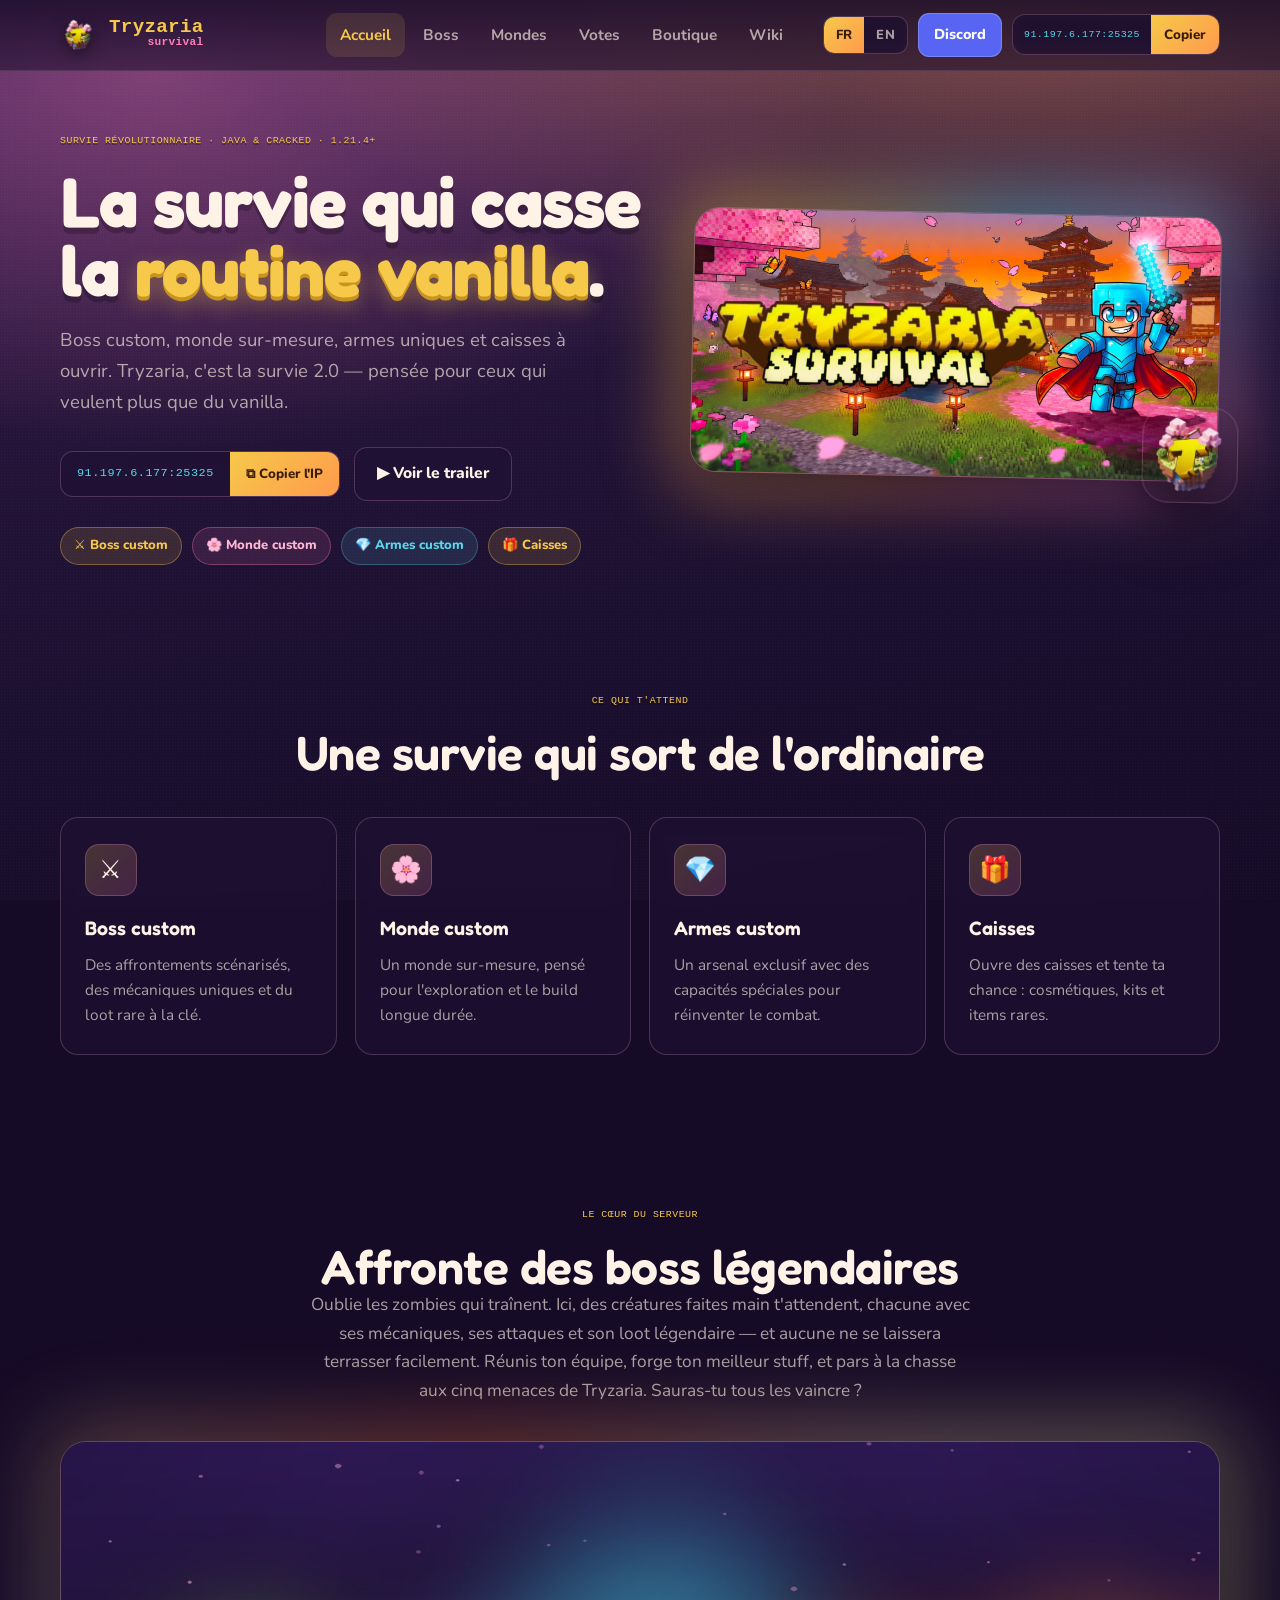
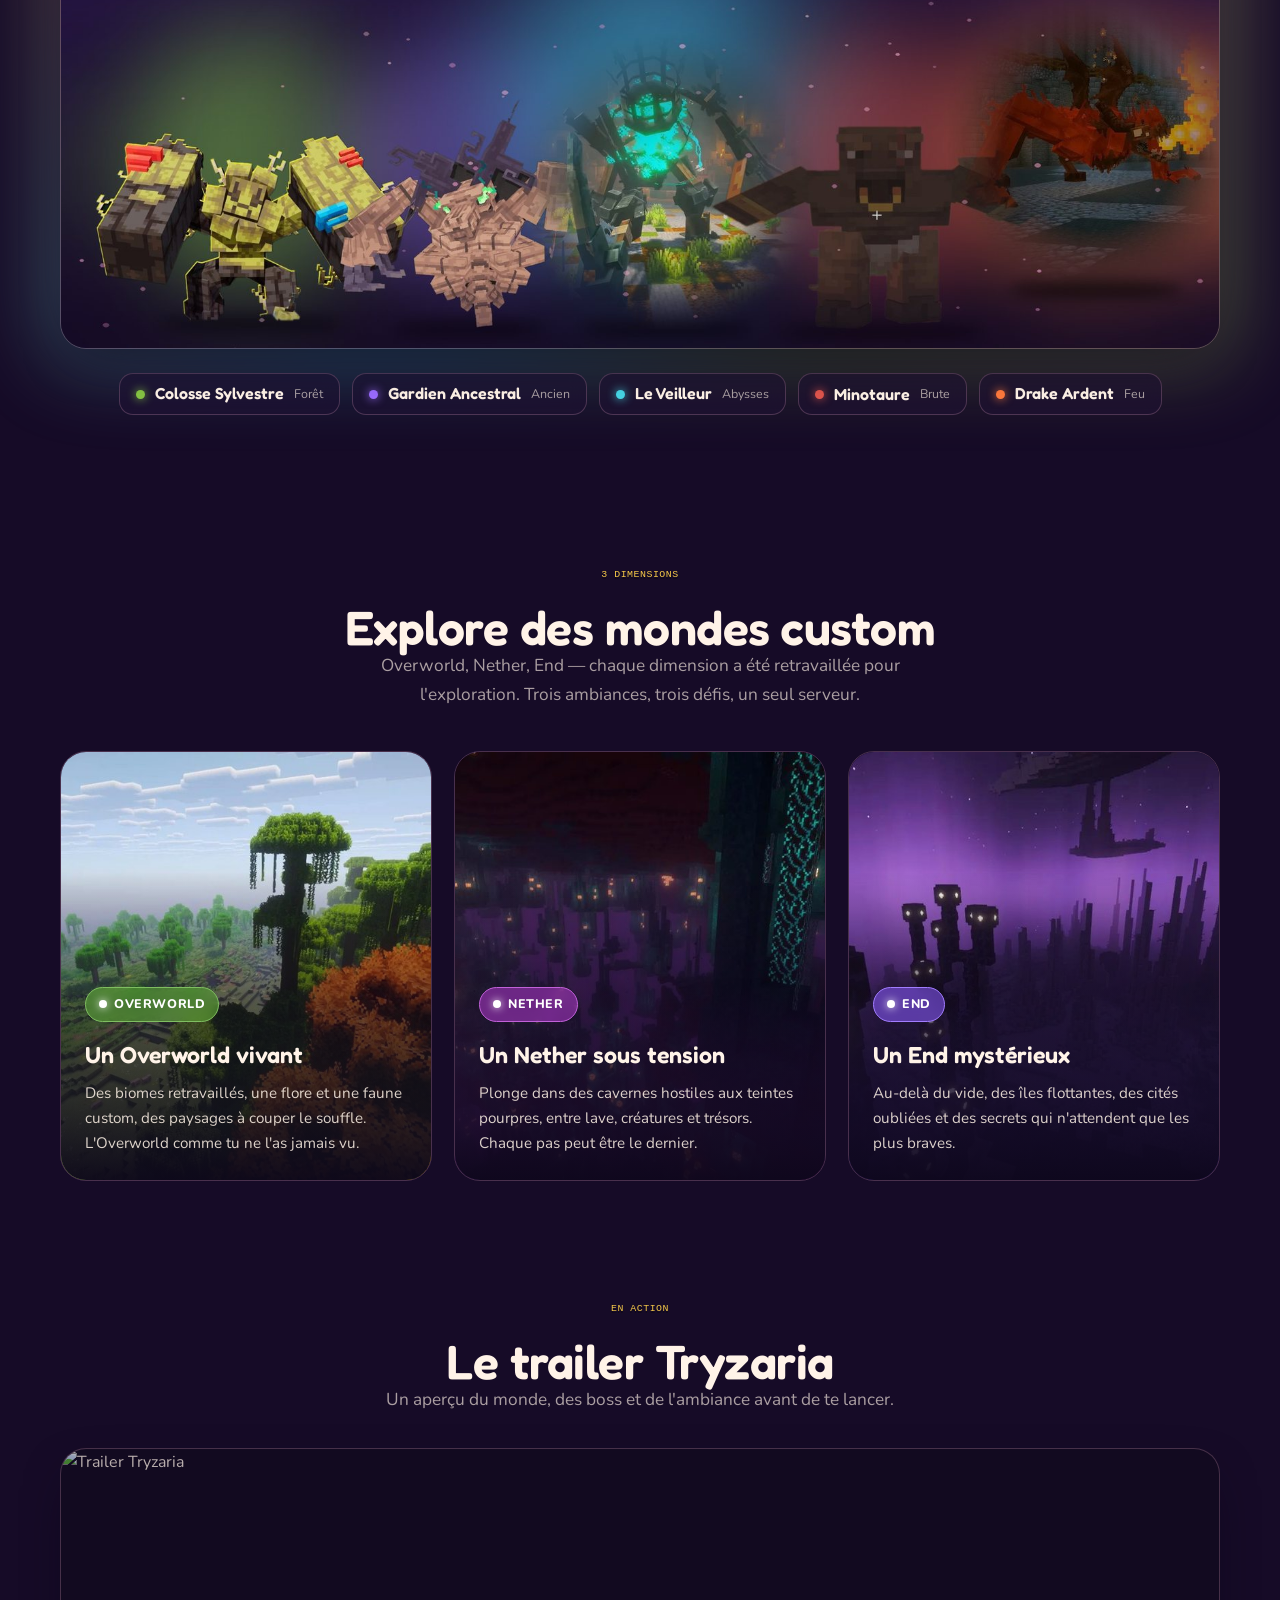
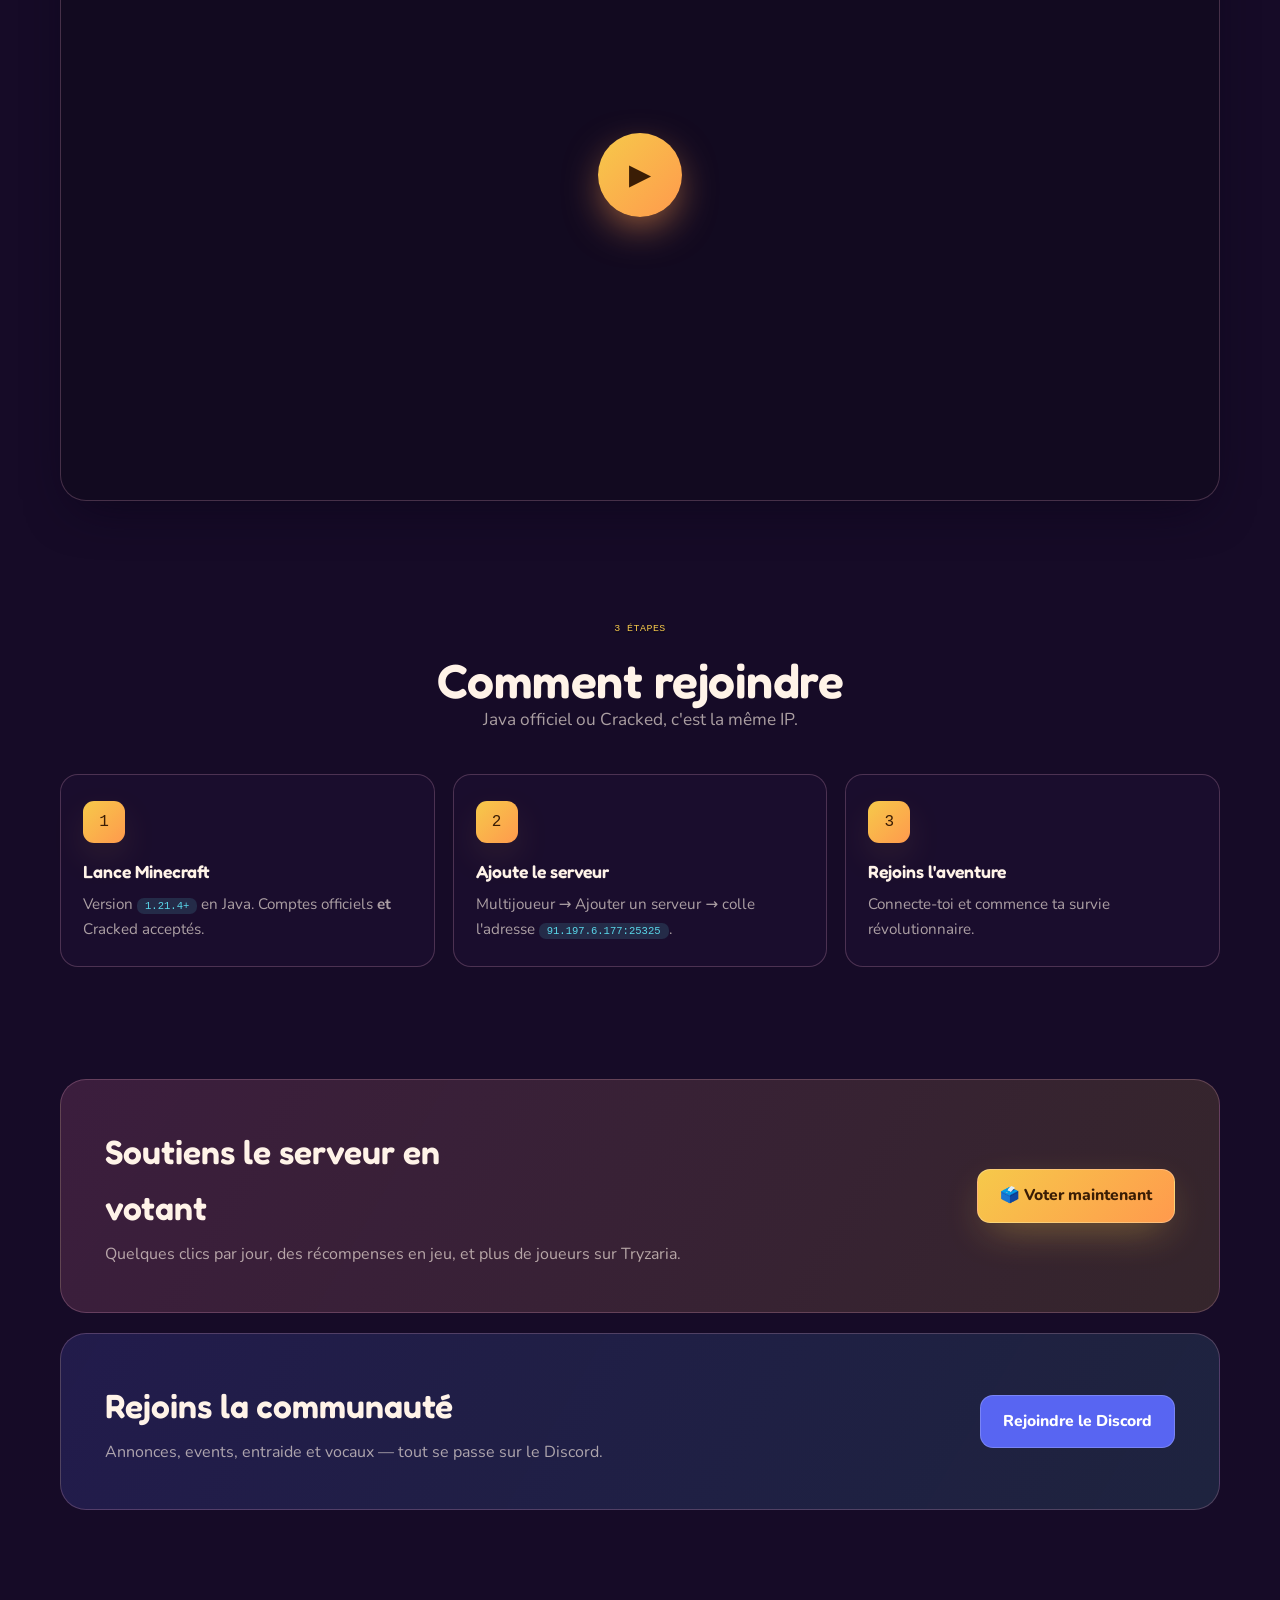
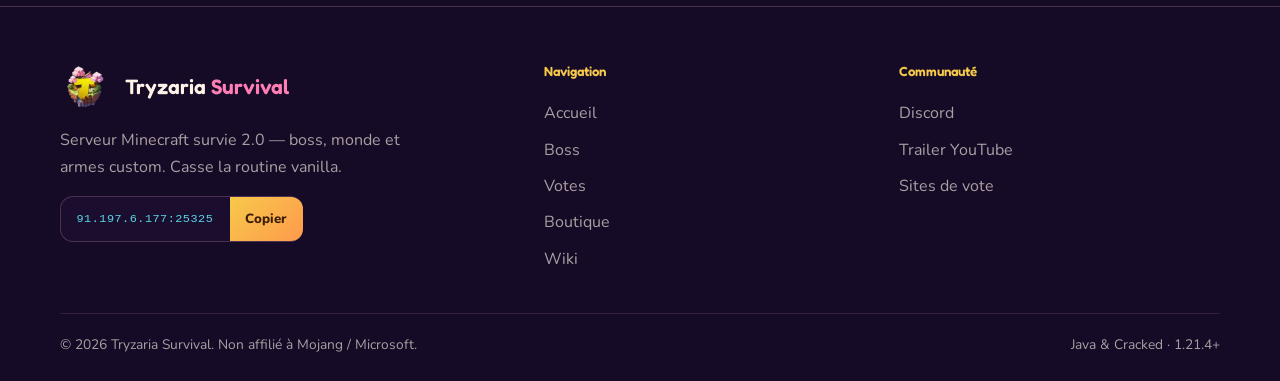
==== commit 8425deb8: "Add files via upload" ====
--- a/index.html
+++ b/index.html
@@ -26,6 +26,7 @@
     <nav class="nav" aria-label="Navigation">
       <a href="index.html" class="is-active" data-i18n="nav_home">Accueil</a>
       <a href="#boss" data-i18n="nav_boss">Boss</a>
+      <a href="#mondes" data-i18n="nav_worlds">Mondes</a>
       <a href="votes.html" data-i18n="nav_votes">Votes</a>
       <a href="boutique.html" data-i18n="nav_shop">Boutique</a>
       <a href="wiki.html" data-i18n="nav_wiki">Wiki</a>
@@ -34,7 +35,7 @@
       <div class="lang-toggle" role="group" aria-label="Langue / Language">
         <button data-lang="fr">FR</button><button data-lang="en">EN</button>
       </div>
-      <a class="btn btn-discord btn-sm" href="#" target="_blank" rel="noopener" data-i18n="btn_discord">Discord</a>
+      <a class="btn btn-discord btn-sm" href="https://dsc.gg/tryzaria" target="_blank" rel="noopener" data-i18n="btn_discord">Discord</a>
       <div class="ip ip--header">
         <span class="ip__code">91.197.6.177:25325</span>
         <button class="ip__btn" data-copy-ip data-i18n="btn_copy" aria-label="Copier l'IP">Copier</button>
@@ -91,50 +92,60 @@
 <!-- Boss -->
 <section class="section" id="boss">
   <div class="wrap">
+    <div class="boss-showcase">
+      <div class="center reveal" style="margin-bottom:36px">
+        <span class="eyebrow" data-i18n="boss_eyebrow">Le cœur du serveur</span>
+        <h2 class="h-section" data-i18n="boss_title">Affronte des boss légendaires</h2>
+        <p class="lead boss-teaser" data-i18n="boss_sub">Oublie les zombies qui traînent. Ici, des créatures faites main t'attendent, chacune avec ses mécaniques, ses attaques et son loot légendaire — et aucune ne se laissera terrasser facilement. Réunis ton équipe, forge ton meilleur stuff, et pars à la chasse aux quatre menaces de Tryzaria. Sauras-tu tous les vaincre ?</p>
+      </div>
+      <figure class="boss-poster reveal">
+        <img src="assets/img/boss/roster.jpg" alt="Les boss de Tryzaria : Colosse Sylvestre, Gardien Ancestral, Le Veilleur, Minotaure et Drake Ardent" />
+      </figure>
+      <div class="boss-chips reveal">
+        <span class="boss-chip" style="--el:#86c544"><b data-i18n="boss_forest_name">Colosse Sylvestre</b><span data-i18n="boss_forest_el">Forêt</span></span>
+        <span class="boss-chip" style="--el:#9b6cff"><b data-i18n="boss_ancient_name">Gardien Ancestral</b><span data-i18n="boss_ancient_el">Ancien</span></span>
+        <span class="boss-chip" style="--el:#46d6e6"><b data-i18n="boss_warden_name">Le Veilleur</b><span data-i18n="boss_warden_el">Abysses</span></span>
+        <span class="boss-chip" style="--el:#e0554d"><b data-i18n="boss_minotaur_name">Minotaure</b><span data-i18n="boss_minotaur_el">Brute</span></span>
+        <span class="boss-chip" style="--el:#ff7a3d"><b data-i18n="boss_dragon_name">Drake Ardent</b><span data-i18n="boss_dragon_el">Feu</span></span>
+      </div>
+    </div>
+  </div>
+</section>
+
+<!-- Mondes custom -->
+<section class="section section--tight" id="mondes">
+  <div class="wrap">
     <div class="center reveal" style="margin-bottom:42px">
-      <span class="eyebrow" data-i18n="boss_eyebrow">Le cœur du serveur</span>
-      <h2 class="h-section" data-i18n="boss_title">Affronte des boss légendaires</h2>
-      <p class="lead" data-i18n="boss_sub">Des combats faits maison qui n'existent nulle part ailleurs. Prépare ton stuff, viens en groupe, et tente de les terrasser.</p>
-    </div>
-    <div class="boss-grid">
-      <article class="boss-card reveal" style="--el:#86c544">
-        <div class="boss-stage"><div class="boss-glow"></div><div class="boss-floor"></div>
-          <img class="boss-img" src="assets/img/boss/forest.png" alt="Colosse Sylvestre" /></div>
-        <div class="boss-body">
-          <div class="boss-tags"><span class="boss-el" data-i18n="boss_forest_el">Forêt</span><span class="boss-diff" data-i18n="boss_forest_diff">Boss d'élite</span></div>
-          <h3 data-i18n="boss_forest_name">Colosse Sylvestre</h3>
-          <p data-i18n="boss_forest_desc">Un titan de bois et de pierre qui garde les profondeurs de la forêt. Ses bras-troncs écrasent tout sur leur passage.</p>
+      <span class="eyebrow" data-i18n="worlds_eyebrow">3 dimensions</span>
+      <h2 class="h-section" data-i18n="worlds_title">Explore des mondes custom</h2>
+      <p class="lead" data-i18n="worlds_sub">Overworld, Nether, End — chaque dimension a été retravaillée pour l'exploration. Trois ambiances, trois défis, un seul serveur.</p>
+    </div>
+    <div class="worlds-grid">
+      <article class="world-card reveal" style="--w:#5fae3a">
+        <img src="assets/img/worlds/overworld.jpg" alt="Overworld custom de Tryzaria" loading="lazy" />
+        <div class="world-card__body">
+          <span class="world-tag">Overworld</span>
+          <h3 data-i18n="world_over_name">Un Overworld vivant</h3>
+          <p data-i18n="world_over_desc">Des biomes retravaillés, une flore et une faune custom, des paysages à couper le souffle. L'Overworld comme tu ne l'as jamais vu.</p>
         </div>
       </article>
-      <article class="boss-card reveal" style="--el:#46d6e6">
-        <div class="boss-stage boss-stage--frame"><div class="boss-glow"></div>
-          <img class="boss-img" src="assets/img/boss/warden.png" alt="Le Veilleur" /></div>
-        <div class="boss-body">
-          <div class="boss-tags"><span class="boss-el" data-i18n="boss_warden_el">Abysses</span><span class="boss-diff" data-i18n="boss_warden_diff">Boss final</span></div>
-          <h3 data-i18n="boss_warden_name">Le Veilleur</h3>
-          <p data-i18n="boss_warden_desc">Réveillé dans les ténèbres, il te traque au moindre bruit. Le combat le plus intense du serveur.</p>
+      <article class="world-card reveal" style="--w:#b13ad0">
+        <img src="assets/img/worlds/nether.jpg" alt="Nether custom de Tryzaria" loading="lazy" />
+        <div class="world-card__body">
+          <span class="world-tag">Nether</span>
+          <h3 data-i18n="world_nether_name">Un Nether sous tension</h3>
+          <p data-i18n="world_nether_desc">Plonge dans des cavernes hostiles aux teintes pourpres, entre lave, créatures et trésors. Chaque pas peut être le dernier.</p>
         </div>
       </article>
-      <article class="boss-card reveal" style="--el:#ff7a3d">
-        <div class="boss-stage boss-stage--frame"><div class="boss-glow"></div>
-          <img class="boss-img" src="assets/img/boss/dragon.png" alt="Drake Ardent" /></div>
-        <div class="boss-body">
-          <div class="boss-tags"><span class="boss-el" data-i18n="boss_dragon_el">Feu</span><span class="boss-diff" data-i18n="boss_dragon_diff">Boss</span></div>
-          <h3 data-i18n="boss_dragon_name">Drake Ardent</h3>
-          <p data-i18n="boss_dragon_desc">Un dragon cracheur de flammes terré au fond des donjons. Esquive ses boules de feu… ou finis en cendres.</p>
+      <article class="world-card reveal" style="--w:#8b5cff">
+        <img src="assets/img/worlds/end.jpg" alt="End custom de Tryzaria" loading="lazy" />
+        <div class="world-card__body">
+          <span class="world-tag">End</span>
+          <h3 data-i18n="world_end_name">Un End mystérieux</h3>
+          <p data-i18n="world_end_desc">Au-delà du vide, des îles flottantes, des cités oubliées et des secrets qui n'attendent que les plus braves.</p>
         </div>
       </article>
-      <article class="boss-card reveal" style="--el:#e6c79a">
-        <div class="boss-stage"><div class="boss-glow"></div><div class="boss-floor"></div>
-          <img class="boss-img" src="assets/img/boss/skeleton.png" alt="Légion Décharnée" /></div>
-        <div class="boss-body">
-          <div class="boss-tags"><span class="boss-el" data-i18n="boss_skeleton_el">Mort-vivant</span><span class="boss-diff" data-i18n="boss_skeleton_diff">Mini-boss</span></div>
-          <h3 data-i18n="boss_skeleton_name">Légion Décharnée</h3>
-          <p data-i18n="boss_skeleton_desc">Ils surgissent en nombre des cryptes oubliées. Seuls, faciles. En meute, mortels.</p>
-        </div>
-      </article>
-    </div>
-    <p class="boss-note reveal" data-i18n="boss_note">Noms d'exemple — à adapter à tes vrais boss.</p>
+    </div>
   </div>
 </section>
 
@@ -180,7 +191,7 @@
     </div>
     <div class="cta-band reveal" style="background:linear-gradient(120deg,rgba(88,101,242,.18),rgba(90,215,234,.12))">
       <div><h3 data-i18n="cta_discord_t">Rejoins la communauté</h3><p data-i18n="cta_discord_d">Annonces, events, entraide et vocaux — tout se passe sur le Discord.</p></div>
-      <a class="btn btn-discord" href="#" target="_blank" rel="noopener" data-i18n="cta_discord_b">Rejoindre le Discord</a>
+      <a class="btn btn-discord" href="https://dsc.gg/tryzaria" target="_blank" rel="noopener" data-i18n="cta_discord_b">Rejoindre le Discord</a>
     </div>
   </div>
 </section>
@@ -197,7 +208,7 @@
         <a href="index.html" data-i18n="nav_home">Accueil</a><a href="#boss" data-i18n="nav_boss">Boss</a><a href="votes.html" data-i18n="nav_votes">Votes</a><a href="boutique.html" data-i18n="nav_shop">Boutique</a><a href="wiki.html" data-i18n="nav_wiki">Wiki</a>
       </div>
       <div><h5 data-i18n="ftr_com">Communauté</h5>
-        <a href="#" target="_blank" rel="noopener" data-i18n="btn_discord">Discord</a>
+        <a href="https://dsc.gg/tryzaria" target="_blank" rel="noopener" data-i18n="btn_discord">Discord</a>
         <a href="https://youtu.be/1xoir0Ie6Uo" target="_blank" rel="noopener" data-i18n="ftr_trailer">Trailer YouTube</a>
         <a href="votes.html" data-i18n="ftr_votes">Sites de vote</a>
       </div>
--- a/assets/css/style.css
+++ b/assets/css/style.css
@@ -485,3 +485,65 @@
   .boss-img{max-height:210px}
   .lang-toggle button{padding:8px 11px}
 }
+
+/* ---------- Vitrine Boss (image de groupe) ---------- */
+.boss-teaser{max-width:66ch;margin-inline:auto}
+.boss-poster{position:relative;margin:0}
+.boss-poster img{
+  width:100%;display:block;border-radius:var(--radius-lg);
+  border:1px solid var(--glass-brd);box-shadow:var(--shadow);position:relative;z-index:1;
+}
+.boss-poster::before{
+  content:"";position:absolute;inset:-14px;border-radius:32px;z-index:0;
+  background:conic-gradient(from 140deg,#86c544,#46d6e6,#ff7a3d,#e6c79a,#86c544);
+  filter:blur(42px);opacity:.38;
+}
+.boss-chips{display:flex;flex-wrap:wrap;gap:12px;justify-content:center;margin-top:24px}
+.boss-chip{
+  --el:var(--gold);
+  display:inline-flex;align-items:center;gap:10px;padding:10px 16px;border-radius:14px;
+  background:var(--glass);border:1px solid var(--glass-brd);backdrop-filter:blur(8px);
+  transition:.22s var(--ease);
+}
+.boss-chip::before{content:"";width:9px;height:9px;border-radius:50%;background:var(--el);
+  box-shadow:0 0 10px var(--el);flex:none}
+.boss-chip:hover{transform:translateY(-3px);border-color:color-mix(in srgb,var(--el) 55%,transparent)}
+.boss-chip b{font-family:"Fredoka";font-weight:600;font-size:1rem;line-height:1.1}
+.boss-chip span{color:var(--muted);font-size:.78rem}
+@media(max-width:520px){
+  .boss-chip{flex:1 1 calc(50% - 12px);justify-content:center}
+}
+
+/* ---------- Section Mondes custom ---------- */
+.worlds-grid{display:grid;grid-template-columns:repeat(3,1fr);gap:22px}
+.world-card{
+  --w:var(--sakura);
+  position:relative;border-radius:var(--radius-lg);overflow:hidden;isolation:isolate;
+  border:1px solid var(--glass-brd);min-height:430px;display:flex;align-items:flex-end;
+  transition:.32s var(--ease);
+}
+.world-card img{
+  position:absolute;inset:0;width:100%;height:100%;object-fit:cover;z-index:-2;
+  transition:transform .55s var(--ease);
+}
+.world-card::after{
+  content:"";position:absolute;inset:0;z-index:-1;
+  background:
+    linear-gradient(180deg,transparent 28%,rgba(12,6,26,.55) 58%,rgba(12,6,26,.96) 100%),
+    linear-gradient(180deg,transparent 55%,color-mix(in srgb,var(--w) 42%,transparent) 100%);
+}
+.world-card:hover{transform:translateY(-7px);box-shadow:var(--shadow);border-color:color-mix(in srgb,var(--w) 55%,transparent)}
+.world-card:hover img{transform:scale(1.07)}
+.world-card__body{padding:24px;position:relative}
+.world-tag{
+  display:inline-flex;align-items:center;gap:7px;padding:6px 13px;border-radius:999px;
+  font-weight:800;font-size:.78rem;letter-spacing:.6px;text-transform:uppercase;color:#fff;
+  background:color-mix(in srgb,var(--w) 55%,transparent);
+  border:1px solid color-mix(in srgb,var(--w) 80%,#ffffff);
+  backdrop-filter:blur(6px);margin-bottom:13px;
+}
+.world-tag::before{content:"";width:8px;height:8px;border-radius:50%;background:#fff;box-shadow:0 0 9px #fff}
+.world-card h3{font-family:"Fredoka";font-weight:600;font-size:1.45rem;margin-bottom:8px}
+.world-card p{color:rgba(255,243,232,.85);font-size:.95rem}
+
+@media(max-width:880px){.worlds-grid{grid-template-columns:1fr}.world-card{min-height:340px}}
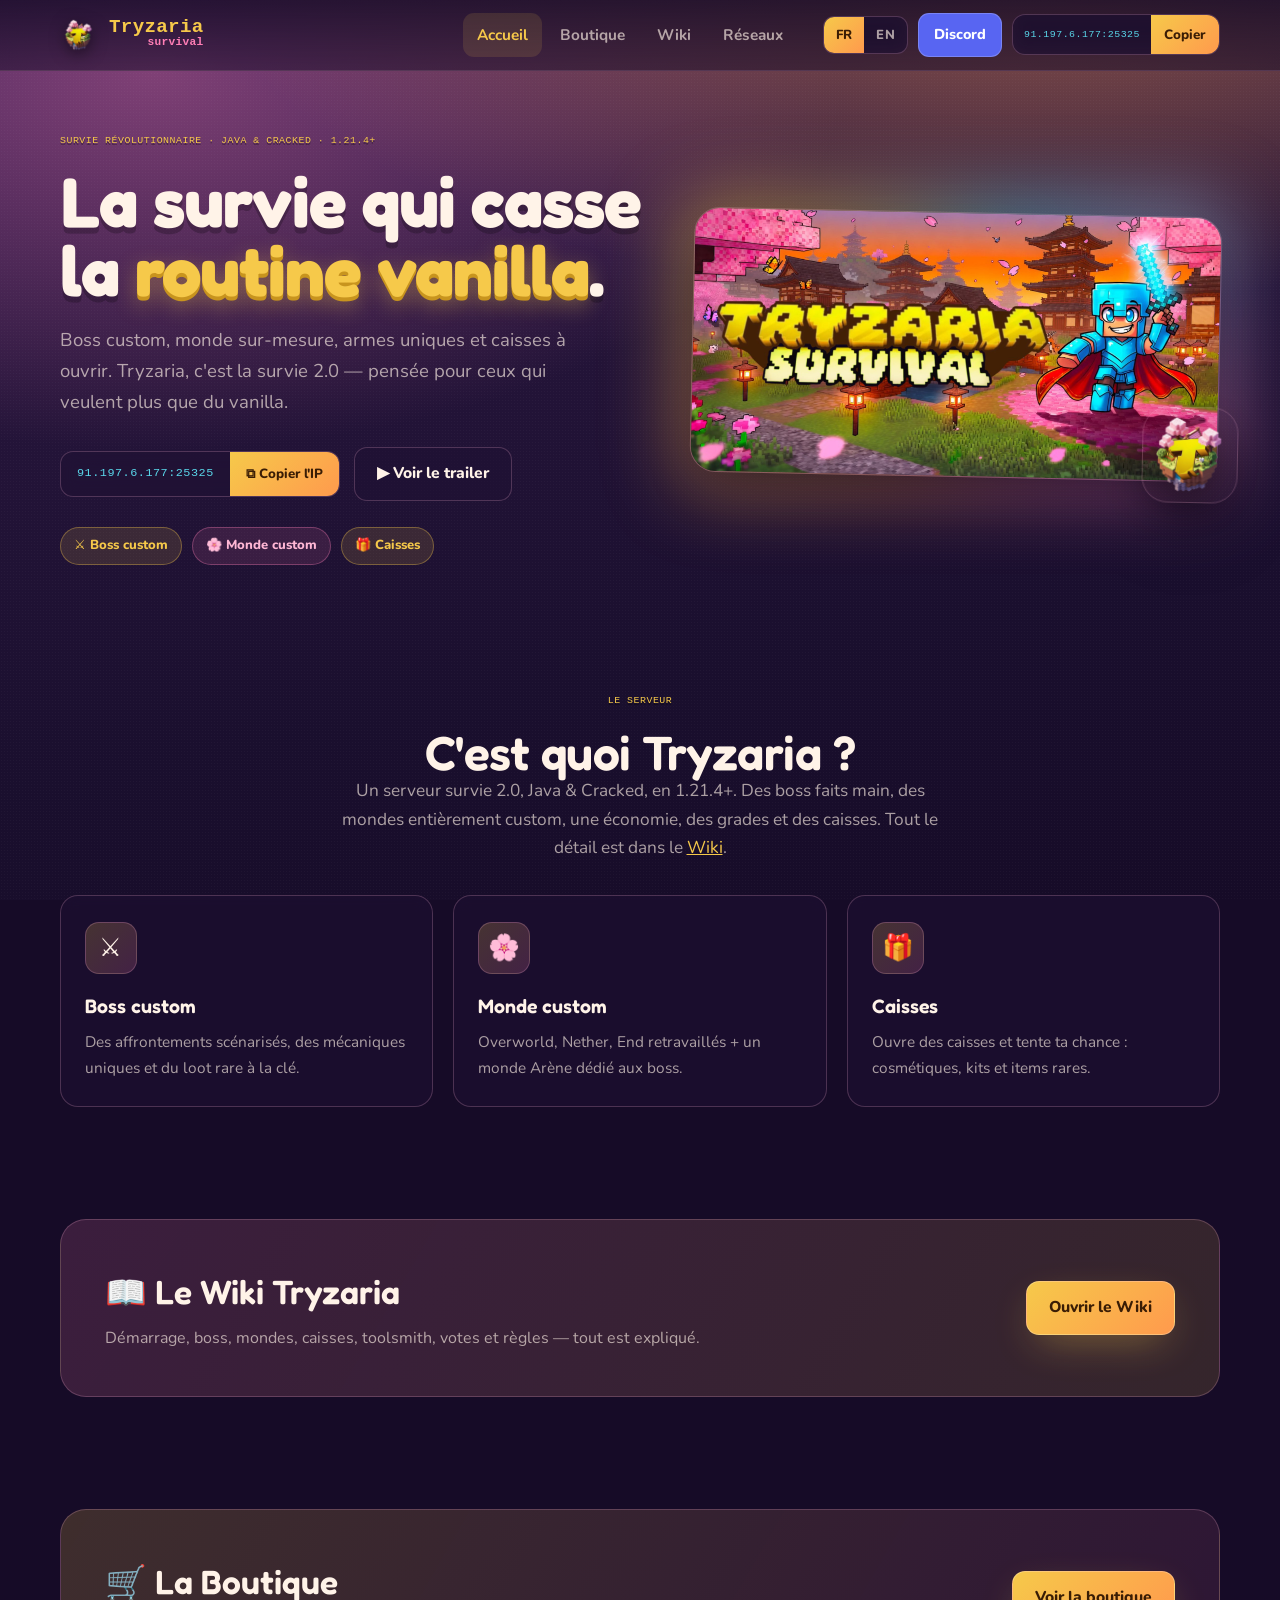
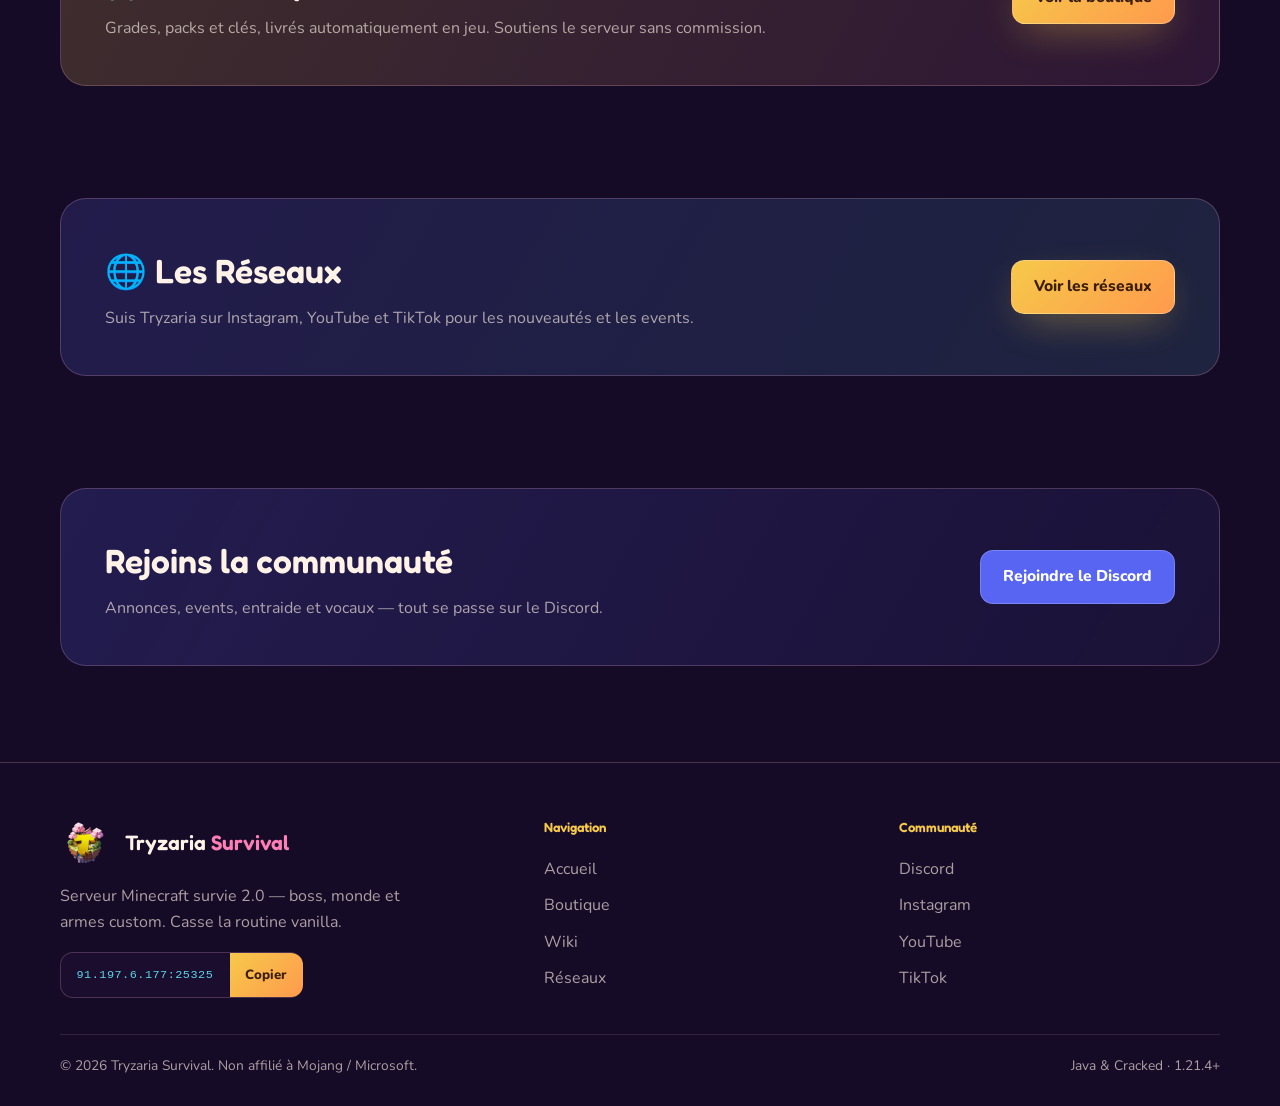
==== commit 8bd3ce94: "w mmhhh w" ====
--- a/index.html
+++ b/index.html
@@ -4,7 +4,7 @@
 <meta charset="UTF-8" />
 <meta name="viewport" content="width=device-width, initial-scale=1" />
 <title data-i18n="title_home">Tryzaria Survival — Survie révolutionnaire 1.21.4+</title>
-<meta name="description" content="Tryzaria Survival : serveur Minecraft survie 2.0, Java & Cracked, 1.21.4+. Boss custom, monde custom, armes custom et caisses. IP : 91.197.6.177:25325" />
+<meta name="description" content="Tryzaria Survival : serveur Minecraft survie 2.0, Java & Cracked, 1.21.4+. Boss custom, mondes custom et caisses. IP : 91.197.6.177:25325" />
 <link rel="icon" type="image/png" href="assets/img/favicon.png" />
 <link rel="preconnect" href="https://fonts.googleapis.com" />
 <link rel="preconnect" href="https://fonts.gstatic.com" crossorigin />
@@ -25,11 +25,9 @@
     </a>
     <nav class="nav" aria-label="Navigation">
       <a href="index.html" class="is-active" data-i18n="nav_home">Accueil</a>
-      <a href="#boss" data-i18n="nav_boss">Boss</a>
-      <a href="#mondes" data-i18n="nav_worlds">Mondes</a>
-      <a href="votes.html" data-i18n="nav_votes">Votes</a>
       <a href="boutique.html" data-i18n="nav_shop">Boutique</a>
       <a href="wiki.html" data-i18n="nav_wiki">Wiki</a>
+      <a href="reseaux.html" data-i18n="nav_social">Réseaux</a>
     </nav>
     <div class="nav-tools">
       <div class="lang-toggle" role="group" aria-label="Langue / Language">
@@ -51,18 +49,17 @@
     <div>
       <span class="eyebrow" data-i18n="hero_eyebrow">Survie révolutionnaire · Java &amp; Cracked · 1.21.4+</span>
       <h1 class="hero__title" data-i18n="hero_title">La survie qui casse la <span class="g">routine vanilla</span>.</h1>
-      <p class="hero__sub" data-i18n="hero_sub">Boss custom, monde sur-mesure, armes uniques et caisses à ouvrir. Tryzaria, c'est la survie 2.0 — pensée pour ceux qui veulent plus que du vanilla.</p>
+      <p class="hero__sub" data-i18n="hero_sub">Boss custom, mondes sur-mesure et caisses à ouvrir. Tryzaria, c'est la survie 2.0 — pensée pour ceux qui veulent plus que du vanilla.</p>
       <div class="hero__cta">
         <div class="ip">
           <span class="ip__code">91.197.6.177:25325</span>
           <button class="ip__btn" data-copy-ip data-i18n="hero_copy">⧉ Copier l'IP</button>
         </div>
-        <a class="btn btn-ghost" href="#trailer" data-i18n="hero_trailer">▶ Voir le trailer</a>
+        <a class="btn btn-ghost" href="https://youtu.be/1xoir0Ie6Uo" target="_blank" rel="noopener" data-i18n="hero_trailer">▶ Voir le trailer</a>
       </div>
       <div class="hero__badges">
         <span class="badge badge--gold" data-i18n="badge_boss">⚔️ Boss custom</span>
-        <span class="badge badge--pink" data-i18n="badge_world">🌸 Monde custom</span>
-        <span class="badge" data-i18n="badge_weapons">💎 Armes custom</span>
+        <span class="badge badge--pink" data-i18n="badge_world">🌸 Mondes custom</span>
         <span class="badge badge--gold" data-i18n="badge_crates">🎁 Caisses</span>
       </div>
     </div>
@@ -73,123 +70,56 @@
   </div>
 </section>
 
-<!-- Piliers -->
-<section class="section section--tight">
+<!-- Présentation brève -->
+<section class="section section--tight" id="presentation">
   <div class="wrap">
-    <div class="center reveal" style="margin-bottom:40px">
-      <span class="eyebrow" data-i18n="pillars_eyebrow">Ce qui t'attend</span>
-      <h2 class="h-section" data-i18n="pillars_title">Une survie qui sort de l'ordinaire</h2>
+    <div class="center reveal" style="margin-bottom:32px">
+      <span class="eyebrow" data-i18n="home_pres_eyebrow">Le serveur</span>
+      <h2 class="h-section" data-i18n="home_pres_title">C'est quoi Tryzaria ?</h2>
+      <p class="lead" data-i18n="home_pres_sub">Un serveur survie 2.0, Java &amp; Cracked, en 1.21.4+. Des boss faits main, des mondes entièrement custom, une économie, des grades et des caisses. Tout le détail est dans le <a href="wiki.html" style="color:var(--gold);text-decoration:underline">Wiki</a>.</p>
     </div>
-    <div class="grid-4">
+    <div class="grid-3">
       <article class="card reveal"><div class="card__ico">⚔️</div><h3 data-i18n="p_boss_t">Boss custom</h3><p data-i18n="p_boss_d">Des affrontements scénarisés, des mécaniques uniques et du loot rare à la clé.</p></article>
-      <article class="card reveal"><div class="card__ico">🌸</div><h3 data-i18n="p_world_t">Monde custom</h3><p data-i18n="p_world_d">Un monde sur-mesure, pensé pour l'exploration et le build longue durée.</p></article>
-      <article class="card reveal"><div class="card__ico">💎</div><h3 data-i18n="p_weapons_t">Armes custom</h3><p data-i18n="p_weapons_d">Un arsenal exclusif avec des capacités spéciales pour réinventer le combat.</p></article>
+      <article class="card reveal"><div class="card__ico">🌸</div><h3 data-i18n="p_world_t">Mondes custom</h3><p data-i18n="p_world_d">Overworld, Nether, End retravaillés + un monde Arène dédié aux boss.</p></article>
       <article class="card reveal"><div class="card__ico">🎁</div><h3 data-i18n="p_crates_t">Caisses</h3><p data-i18n="p_crates_d">Ouvre des caisses et tente ta chance : cosmétiques, kits et items rares.</p></article>
     </div>
   </div>
 </section>
 
-<!-- Boss -->
-<section class="section" id="boss">
+<!-- Teaser Wiki -->
+<section class="section section--tight">
   <div class="wrap">
-    <div class="boss-showcase">
-      <div class="center reveal" style="margin-bottom:36px">
-        <span class="eyebrow" data-i18n="boss_eyebrow">Le cœur du serveur</span>
-        <h2 class="h-section" data-i18n="boss_title">Affronte des boss légendaires</h2>
-        <p class="lead boss-teaser" data-i18n="boss_sub">Oublie les zombies qui traînent. Ici, des créatures faites main t'attendent, chacune avec ses mécaniques, ses attaques et son loot légendaire — et aucune ne se laissera terrasser facilement. Réunis ton équipe, forge ton meilleur stuff, et pars à la chasse aux quatre menaces de Tryzaria. Sauras-tu tous les vaincre ?</p>
-      </div>
-      <figure class="boss-poster reveal">
-        <img src="assets/img/boss/roster.jpg" alt="Les boss de Tryzaria : Colosse Sylvestre, Gardien Ancestral, Le Veilleur, Minotaure et Drake Ardent" />
-      </figure>
-      <div class="boss-chips reveal">
-        <span class="boss-chip" style="--el:#86c544"><b data-i18n="boss_forest_name">Colosse Sylvestre</b><span data-i18n="boss_forest_el">Forêt</span></span>
-        <span class="boss-chip" style="--el:#9b6cff"><b data-i18n="boss_ancient_name">Gardien Ancestral</b><span data-i18n="boss_ancient_el">Ancien</span></span>
-        <span class="boss-chip" style="--el:#46d6e6"><b data-i18n="boss_warden_name">Le Veilleur</b><span data-i18n="boss_warden_el">Abysses</span></span>
-        <span class="boss-chip" style="--el:#e0554d"><b data-i18n="boss_minotaur_name">Minotaure</b><span data-i18n="boss_minotaur_el">Brute</span></span>
-        <span class="boss-chip" style="--el:#ff7a3d"><b data-i18n="boss_dragon_name">Drake Ardent</b><span data-i18n="boss_dragon_el">Feu</span></span>
-      </div>
+    <div class="cta-band reveal">
+      <div><h3 data-i18n="home_wiki_t">📖 Le Wiki Tryzaria</h3><p data-i18n="home_wiki_d">Démarrage, boss, mondes, caisses, toolsmith, votes et règles — tout est expliqué.</p></div>
+      <a class="btn btn-gold" href="wiki.html" data-i18n="home_wiki_b">Ouvrir le Wiki</a>
     </div>
   </div>
 </section>
 
-<!-- Mondes custom -->
-<section class="section section--tight" id="mondes">
+<!-- Teaser Boutique -->
+<section class="section section--tight">
   <div class="wrap">
-    <div class="center reveal" style="margin-bottom:42px">
-      <span class="eyebrow" data-i18n="worlds_eyebrow">3 dimensions</span>
-      <h2 class="h-section" data-i18n="worlds_title">Explore des mondes custom</h2>
-      <p class="lead" data-i18n="worlds_sub">Overworld, Nether, End — chaque dimension a été retravaillée pour l'exploration. Trois ambiances, trois défis, un seul serveur.</p>
-    </div>
-    <div class="worlds-grid">
-      <article class="world-card reveal" style="--w:#5fae3a">
-        <img src="assets/img/worlds/overworld.jpg" alt="Overworld custom de Tryzaria" loading="lazy" />
-        <div class="world-card__body">
-          <span class="world-tag">Overworld</span>
-          <h3 data-i18n="world_over_name">Un Overworld vivant</h3>
-          <p data-i18n="world_over_desc">Des biomes retravaillés, une flore et une faune custom, des paysages à couper le souffle. L'Overworld comme tu ne l'as jamais vu.</p>
-        </div>
-      </article>
-      <article class="world-card reveal" style="--w:#b13ad0">
-        <img src="assets/img/worlds/nether.jpg" alt="Nether custom de Tryzaria" loading="lazy" />
-        <div class="world-card__body">
-          <span class="world-tag">Nether</span>
-          <h3 data-i18n="world_nether_name">Un Nether sous tension</h3>
-          <p data-i18n="world_nether_desc">Plonge dans des cavernes hostiles aux teintes pourpres, entre lave, créatures et trésors. Chaque pas peut être le dernier.</p>
-        </div>
-      </article>
-      <article class="world-card reveal" style="--w:#8b5cff">
-        <img src="assets/img/worlds/end.jpg" alt="End custom de Tryzaria" loading="lazy" />
-        <div class="world-card__body">
-          <span class="world-tag">End</span>
-          <h3 data-i18n="world_end_name">Un End mystérieux</h3>
-          <p data-i18n="world_end_desc">Au-delà du vide, des îles flottantes, des cités oubliées et des secrets qui n'attendent que les plus braves.</p>
-        </div>
-      </article>
+    <div class="cta-band reveal" style="background:linear-gradient(120deg,rgba(246,201,74,.18),rgba(255,126,182,.10))">
+      <div><h3 data-i18n="home_shop_t">🛒 La Boutique</h3><p data-i18n="home_shop_d">Grades, packs et clés, livrés automatiquement en jeu. Soutiens le serveur sans commission.</p></div>
+      <a class="btn btn-gold" href="boutique.html" data-i18n="home_shop_b">Voir la boutique</a>
     </div>
   </div>
 </section>
 
-<!-- Trailer -->
-<section class="section section--tight" id="trailer">
+<!-- Teaser Réseaux -->
+<section class="section section--tight">
   <div class="wrap">
-    <div class="center reveal" style="margin-bottom:34px">
-      <span class="eyebrow" data-i18n="trailer_eyebrow">En action</span>
-      <h2 class="h-section" data-i18n="trailer_title">Le trailer Tryzaria</h2>
-      <p class="lead" data-i18n="trailer_sub">Un aperçu du monde, des boss et de l'ambiance avant de te lancer.</p>
-    </div>
-    <div class="trailer reveal" data-trailer="1xoir0Ie6Uo" role="button" tabindex="0" style="cursor:pointer;background:#120a20">
-      <img src="https://i.ytimg.com/vi/1xoir0Ie6Uo/maxresdefault.jpg" alt="Trailer Tryzaria" style="position:absolute;inset:0;width:100%;height:100%;object-fit:cover;opacity:.7" />
-      <div style="position:absolute;inset:0;display:grid;place-items:center">
-        <div style="width:84px;height:84px;border-radius:50%;display:grid;place-items:center;background:linear-gradient(135deg,#f6c94a,#ff9a4d);color:#3a1d05;font-size:1.8rem;box-shadow:0 14px 40px -8px rgba(255,154,77,.7)">▶</div>
-      </div>
+    <div class="cta-band reveal" style="background:linear-gradient(120deg,rgba(88,101,242,.18),rgba(90,215,234,.12))">
+      <div><h3 data-i18n="home_social_t">🌐 Les Réseaux</h3><p data-i18n="home_social_d">Suis Tryzaria sur Instagram, YouTube et TikTok pour les nouveautés et les events.</p></div>
+      <a class="btn btn-gold" href="reseaux.html" data-i18n="home_social_b">Voir les réseaux</a>
     </div>
   </div>
 </section>
 
-<!-- Rejoindre -->
+<!-- Discord -->
 <section class="section section--tight">
   <div class="wrap">
-    <div class="center reveal" style="margin-bottom:40px">
-      <span class="eyebrow" data-i18n="join_eyebrow">3 étapes</span>
-      <h2 class="h-section" data-i18n="join_title">Comment rejoindre</h2>
-      <p class="lead" data-i18n="join_sub">Java officiel ou Cracked, c'est la même IP.</p>
-    </div>
-    <div class="steps">
-      <div class="step reveal"><h4 data-i18n="join1_t">Lance Minecraft</h4><p data-i18n="join1_d">Version <code>1.21.4+</code> en Java. Comptes officiels <strong>et</strong> Cracked acceptés.</p></div>
-      <div class="step reveal"><h4 data-i18n="join2_t">Ajoute le serveur</h4><p data-i18n="join2_d">Multijoueur → Ajouter un serveur → colle l'adresse <code>91.197.6.177:25325</code>.</p></div>
-      <div class="step reveal"><h4 data-i18n="join3_t">Rejoins l'aventure</h4><p data-i18n="join3_d">Connecte-toi et commence ta survie révolutionnaire.</p></div>
-    </div>
-  </div>
-</section>
-
-<!-- Bandeaux -->
-<section class="section section--tight">
-  <div class="wrap" style="display:grid;gap:20px">
-    <div class="cta-band reveal">
-      <div><h3 data-i18n="cta_votes_t">Soutiens le serveur en votant</h3><p data-i18n="cta_votes_d">Quelques clics par jour, des récompenses en jeu, et plus de joueurs sur Tryzaria.</p></div>
-      <a class="btn btn-gold" href="votes.html" data-i18n="cta_votes_b">🗳️ Voter maintenant</a>
-    </div>
-    <div class="cta-band reveal" style="background:linear-gradient(120deg,rgba(88,101,242,.18),rgba(90,215,234,.12))">
+    <div class="cta-band reveal" style="background:linear-gradient(120deg,rgba(88,101,242,.20),rgba(88,101,242,.08))">
       <div><h3 data-i18n="cta_discord_t">Rejoins la communauté</h3><p data-i18n="cta_discord_d">Annonces, events, entraide et vocaux — tout se passe sur le Discord.</p></div>
       <a class="btn btn-discord" href="https://dsc.gg/tryzaria" target="_blank" rel="noopener" data-i18n="cta_discord_b">Rejoindre le Discord</a>
     </div>
@@ -201,16 +131,17 @@
     <div class="ftr__grid">
       <div>
         <div class="ftr__brand"><img src="assets/img/logo.png" alt="" /><b>Tryzaria <span style="color:var(--sakura)">Survival</span></b></div>
-        <p style="color:var(--muted);max-width:34ch" data-i18n="ftr_tagline">Serveur Minecraft survie 2.0 — boss, monde et armes custom. Casse la routine vanilla.</p>
+        <p style="color:var(--muted);max-width:34ch" data-i18n="ftr_tagline">Serveur Minecraft survie 2.0 — boss, mondes et caisses custom. Casse la routine vanilla.</p>
         <div class="ip" style="margin-top:16px"><span class="ip__code">91.197.6.177:25325</span><button class="ip__btn" data-copy-ip data-i18n="btn_copy">Copier</button></div>
       </div>
       <div><h5 data-i18n="ftr_nav">Navigation</h5>
-        <a href="index.html" data-i18n="nav_home">Accueil</a><a href="#boss" data-i18n="nav_boss">Boss</a><a href="votes.html" data-i18n="nav_votes">Votes</a><a href="boutique.html" data-i18n="nav_shop">Boutique</a><a href="wiki.html" data-i18n="nav_wiki">Wiki</a>
+        <a href="index.html" data-i18n="nav_home">Accueil</a><a href="boutique.html" data-i18n="nav_shop">Boutique</a><a href="wiki.html" data-i18n="nav_wiki">Wiki</a><a href="reseaux.html" data-i18n="nav_social">Réseaux</a>
       </div>
       <div><h5 data-i18n="ftr_com">Communauté</h5>
         <a href="https://dsc.gg/tryzaria" target="_blank" rel="noopener" data-i18n="btn_discord">Discord</a>
-        <a href="https://youtu.be/1xoir0Ie6Uo" target="_blank" rel="noopener" data-i18n="ftr_trailer">Trailer YouTube</a>
-        <a href="votes.html" data-i18n="ftr_votes">Sites de vote</a>
+        <a href="https://www.instagram.com/tryzaria/" target="_blank" rel="noopener">Instagram</a>
+        <a href="https://www.youtube.com/@TryzYTB" target="_blank" rel="noopener">YouTube</a>
+        <a href="https://www.tiktok.com/@tryzttk" target="_blank" rel="noopener">TikTok</a>
       </div>
     </div>
     <div class="ftr__bottom"><span data-i18n="ftr_rights">© 2026 Tryzaria Survival. Non affilié à Mojang / Microsoft.</span><span>Java &amp; Cracked · 1.21.4+</span></div>
@@ -219,5 +150,34 @@
 
 <script src="assets/js/i18n.js"></script>
 <script src="assets/js/main.js"></script>
+<script>
+/* Textes accueil (nav Réseaux + sections présentation/teasers) — FR/EN. */
+(function () {
+  if (!window.TryzariaI18n) return;
+  Object.assign(TryzariaI18n.T.fr, {
+    nav_social: "Réseaux",
+    home_pres_eyebrow: "Le serveur", home_pres_title: "C'est quoi Tryzaria ?",
+    home_pres_sub: 'Un serveur survie 2.0, Java & Cracked, en 1.21.4+. Des boss faits main, des mondes entièrement custom, une économie, des grades et des caisses. Tout le détail est dans le <a href="wiki.html" style="color:var(--gold);text-decoration:underline">Wiki</a>.',
+    home_wiki_t: "📖 Le Wiki Tryzaria", home_wiki_d: "Démarrage, boss, mondes, caisses, toolsmith, votes et règles — tout est expliqué.", home_wiki_b: "Ouvrir le Wiki",
+    home_shop_t: "🛒 La Boutique", home_shop_d: "Grades, packs et clés, livrés automatiquement en jeu. Soutiens le serveur sans commission.", home_shop_b: "Voir la boutique",
+    home_social_t: "🌐 Les Réseaux", home_social_d: "Suis Tryzaria sur Instagram, YouTube et TikTok pour les nouveautés et les events.", home_social_b: "Voir les réseaux",
+    p_world_d: "Overworld, Nether, End retravaillés + un monde Arène dédié aux boss.",
+  });
+  Object.assign(TryzariaI18n.T.en, {
+    nav_social: "Socials",
+    home_pres_eyebrow: "The server", home_pres_title: "What is Tryzaria?",
+    home_pres_sub: 'A Survival 2.0 server, Java & Cracked, on 1.21.4+. Handcrafted bosses, fully custom worlds, an economy, ranks and crates. Everything is detailed in the <a href="wiki.html" style="color:var(--gold);text-decoration:underline">Wiki</a>.',
+    home_wiki_t: "📖 The Tryzaria Wiki", home_wiki_d: "Getting started, bosses, worlds, crates, toolsmith, votes and rules — all explained.", home_wiki_b: "Open the Wiki",
+    home_shop_t: "🛒 The Shop", home_shop_d: "Ranks, packs and keys, delivered automatically in-game. Support the server with no commission.", home_shop_b: "Visit the shop",
+    home_social_t: "🌐 The Socials", home_social_d: "Follow Tryzaria on Instagram, YouTube and TikTok for news and events.", home_social_b: "View socials",
+    p_world_d: "Reworked Overworld, Nether, End + an Arena world dedicated to bosses.",
+  });
+  // home_pres_sub contient un lien → rendu en HTML.
+  document.querySelectorAll('[data-i18n="home_pres_sub"]').forEach(function (el) { el.setAttribute("data-i18n-html", ""); });
+  var lang = "fr";
+  try { var s = localStorage.getItem("tryz_lang"); if (s === "fr" || s === "en") lang = s; } catch (e) {}
+  TryzariaI18n.apply(lang);
+})();
+</script>
 </body>
 </html>
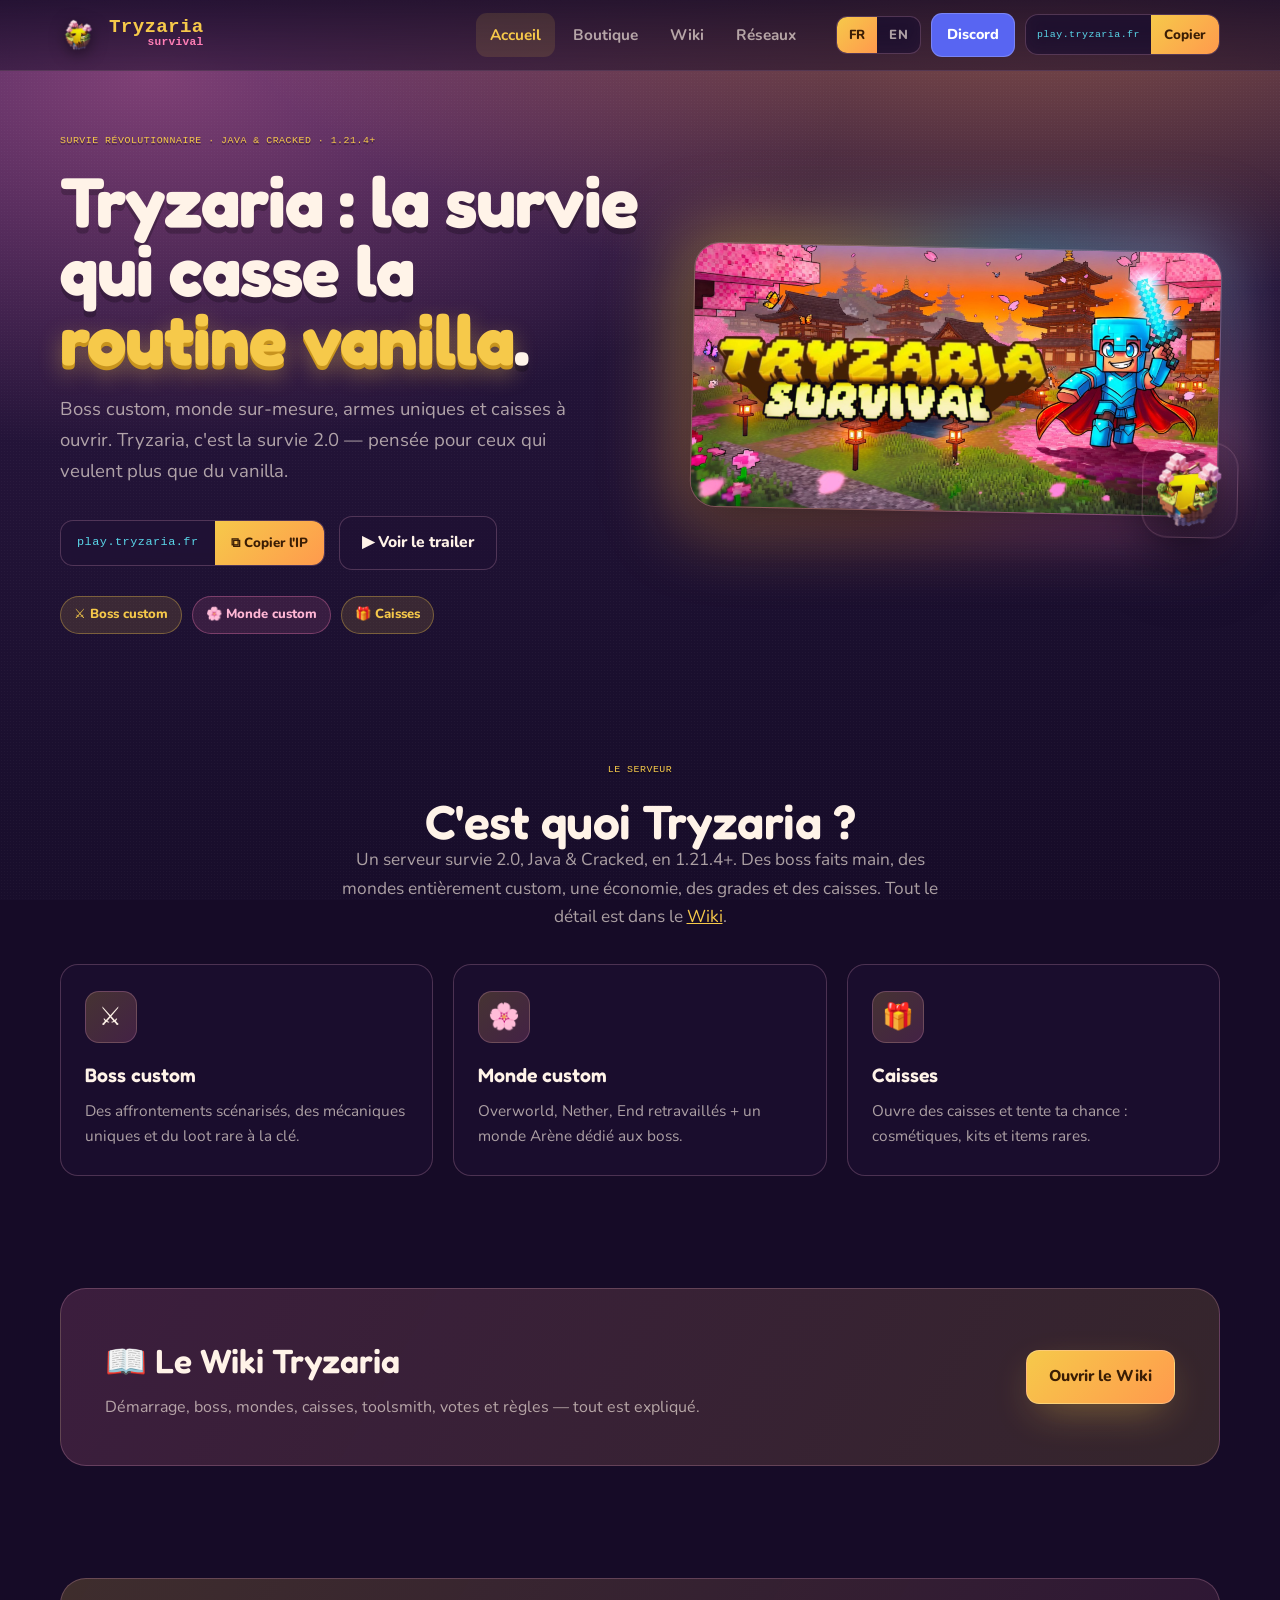
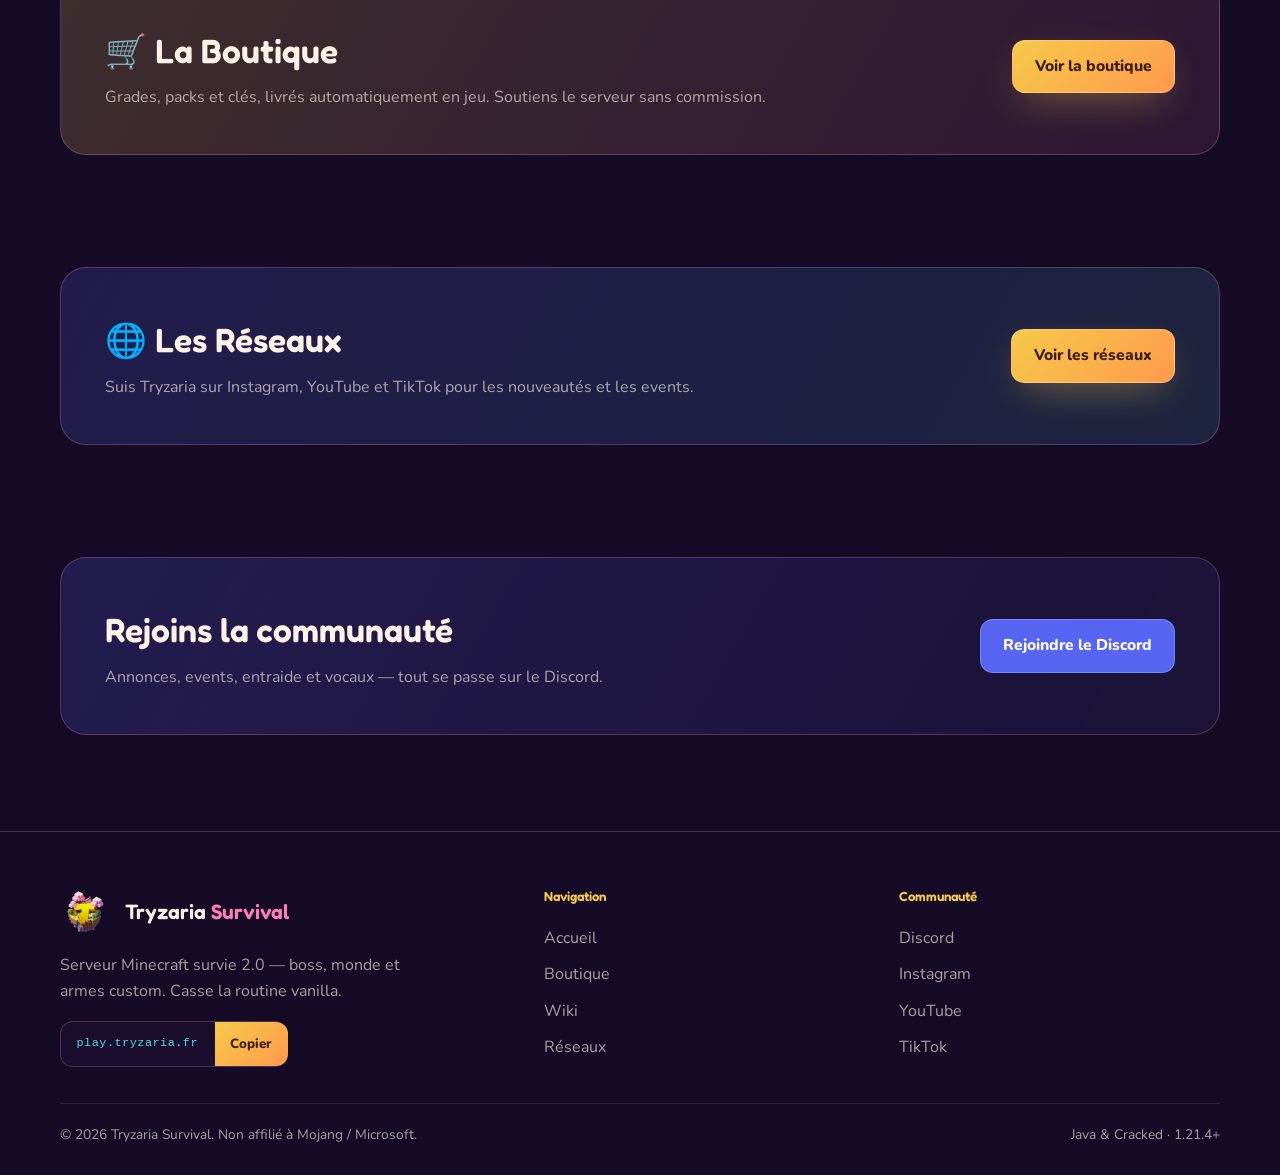
==== commit 8129dfea: "Add files via upload" ====
--- a/index.html
+++ b/index.html
@@ -3,13 +3,54 @@
 <head>
 <meta charset="UTF-8" />
 <meta name="viewport" content="width=device-width, initial-scale=1" />
-<title data-i18n="title_home">Tryzaria Survival — Survie révolutionnaire 1.21.4+</title>
-<meta name="description" content="Tryzaria Survival : serveur Minecraft survie 2.0, Java & Cracked, 1.21.4+. Boss custom, mondes custom et caisses. IP : 91.197.6.177:25325" />
+<title data-i18n="title_home">Tryzaria Survival — Serveur Minecraft survie 2.0 (1.21.4+)</title>
+<meta name="description" content="Tryzaria Survival, LE serveur Minecraft survie 2.0 : boss custom, mondes sur-mesure et caisses. Java &amp; Cracked, 1.21.4+. Rejoins-nous sur play.tryzaria.fr" />
+<meta name="robots" content="index, follow" />
+<link rel="canonical" href="https://tryzaria.fr/" />
+<meta name="theme-color" content="#241439" />
 <link rel="icon" type="image/png" href="assets/img/favicon.png" />
 <link rel="preconnect" href="https://fonts.googleapis.com" />
 <link rel="preconnect" href="https://fonts.gstatic.com" crossorigin />
 <link href="https://fonts.googleapis.com/css2?family=Fredoka:wght@400;500;600;700&family=Nunito:wght@400;600;700;800&family=Press+Start+2P&display=swap" rel="stylesheet" />
 <link rel="stylesheet" href="assets/css/style.css" />
+
+<!-- Open Graph / réseaux sociaux -->
+<meta property="og:type" content="website" />
+<meta property="og:site_name" content="Tryzaria Survival" />
+<meta property="og:locale" content="fr_FR" />
+<meta property="og:title" content="Tryzaria Survival — Serveur Minecraft survie 2.0 (1.21.4+)" />
+<meta property="og:description" content="Boss custom, mondes sur-mesure et caisses. Java &amp; Cracked, 1.21.4+. Rejoins-nous sur play.tryzaria.fr" />
+<meta property="og:url" content="https://tryzaria.fr/" />
+<meta property="og:image" content="https://tryzaria.fr/assets/img/banner.jpg" />
+<meta name="twitter:card" content="summary_large_image" />
+<meta name="twitter:title" content="Tryzaria Survival — Serveur Minecraft survie 2.0 (1.21.4+)" />
+<meta name="twitter:description" content="Boss custom, mondes sur-mesure et caisses. Java &amp; Cracked, 1.21.4+. Rejoins-nous sur play.tryzaria.fr" />
+<meta name="twitter:image" content="https://tryzaria.fr/assets/img/banner.jpg" />
+
+<!-- Données structurées — aident Google à comprendre le site (résultats enrichis, marque) -->
+<script type="application/ld+json">
+{
+  "@context": "https://schema.org",
+  "@type": "Organization",
+  "name": "Tryzaria Survival",
+  "url": "https://tryzaria.fr/",
+  "logo": "https://tryzaria.fr/assets/img/logo.png",
+  "sameAs": [
+    "https://dsc.gg/tryzaria",
+    "https://www.instagram.com/tryzaria/",
+    "https://www.youtube.com/@TryzYTB",
+    "https://www.tiktok.com/@tryzttk"
+  ]
+}
+</script>
+<script type="application/ld+json">
+{
+  "@context": "https://schema.org",
+  "@type": "WebSite",
+  "name": "Tryzaria Survival",
+  "url": "https://tryzaria.fr/"
+}
+</script>
 </head>
 <body>
 <div class="sky" aria-hidden="true"></div>
@@ -35,7 +76,7 @@
       </div>
       <a class="btn btn-discord btn-sm" href="https://dsc.gg/tryzaria" target="_blank" rel="noopener" data-i18n="btn_discord">Discord</a>
       <div class="ip ip--header">
-        <span class="ip__code">91.197.6.177:25325</span>
+        <span class="ip__code">play.tryzaria.fr</span>
         <button class="ip__btn" data-copy-ip data-i18n="btn_copy" aria-label="Copier l'IP">Copier</button>
       </div>
     </div>
@@ -48,11 +89,11 @@
   <div class="wrap hero__grid">
     <div>
       <span class="eyebrow" data-i18n="hero_eyebrow">Survie révolutionnaire · Java &amp; Cracked · 1.21.4+</span>
-      <h1 class="hero__title" data-i18n="hero_title">La survie qui casse la <span class="g">routine vanilla</span>.</h1>
+      <h1 class="hero__title" data-i18n="hero_title">Tryzaria : la survie qui casse la <span class="g">routine vanilla</span>.</h1>
       <p class="hero__sub" data-i18n="hero_sub">Boss custom, mondes sur-mesure et caisses à ouvrir. Tryzaria, c'est la survie 2.0 — pensée pour ceux qui veulent plus que du vanilla.</p>
       <div class="hero__cta">
         <div class="ip">
-          <span class="ip__code">91.197.6.177:25325</span>
+          <span class="ip__code">play.tryzaria.fr</span>
           <button class="ip__btn" data-copy-ip data-i18n="hero_copy">⧉ Copier l'IP</button>
         </div>
         <a class="btn btn-ghost" href="https://youtu.be/1xoir0Ie6Uo" target="_blank" rel="noopener" data-i18n="hero_trailer">▶ Voir le trailer</a>
@@ -132,7 +173,7 @@
       <div>
         <div class="ftr__brand"><img src="assets/img/logo.png" alt="" /><b>Tryzaria <span style="color:var(--sakura)">Survival</span></b></div>
         <p style="color:var(--muted);max-width:34ch" data-i18n="ftr_tagline">Serveur Minecraft survie 2.0 — boss, mondes et caisses custom. Casse la routine vanilla.</p>
-        <div class="ip" style="margin-top:16px"><span class="ip__code">91.197.6.177:25325</span><button class="ip__btn" data-copy-ip data-i18n="btn_copy">Copier</button></div>
+        <div class="ip" style="margin-top:16px"><span class="ip__code">play.tryzaria.fr</span><button class="ip__btn" data-copy-ip data-i18n="btn_copy">Copier</button></div>
       </div>
       <div><h5 data-i18n="ftr_nav">Navigation</h5>
         <a href="index.html" data-i18n="nav_home">Accueil</a><a href="boutique.html" data-i18n="nav_shop">Boutique</a><a href="wiki.html" data-i18n="nav_wiki">Wiki</a><a href="reseaux.html" data-i18n="nav_social">Réseaux</a>
--- a/assets/css/style.css
+++ b/assets/css/style.css
@@ -283,6 +283,25 @@
   background:rgba(246,201,74,.12);border:1px solid rgba(246,201,74,.35);color:var(--gold);
   font-weight:800;font-size:.9rem;
 }
+
+/* ---------- Bandeau de réassurance (boutique) ---------- */
+.trust-strip{
+  display:grid;grid-template-columns:repeat(4,1fr);gap:14px;margin-bottom:38px;
+}
+.trust-item{
+  display:flex;align-items:center;gap:12px;padding:16px 18px;border-radius:var(--radius);
+  background:var(--glass);border:1px solid var(--glass-brd);backdrop-filter:blur(8px);
+  transition:.25s var(--ease);
+}
+.trust-item:hover{transform:translateY(-3px);border-color:var(--gold);box-shadow:var(--shadow)}
+.trust-item__ico{
+  flex:none;width:38px;height:38px;display:grid;place-items:center;font-size:1.15rem;
+  border-radius:11px;background:linear-gradient(135deg,rgba(246,201,74,.22),rgba(255,126,182,.16));
+  border:1px solid var(--glass-brd);
+}
+.trust-item span:last-child{font-weight:700;font-size:.88rem;color:var(--cream);line-height:1.3}
+@media(max-width:900px){.trust-strip{grid-template-columns:repeat(2,1fr)}}
+@media(max-width:520px){.trust-strip{grid-template-columns:1fr}}
 .rank{
   background:var(--glass);border:1px solid var(--glass-brd);border-radius:var(--radius-lg);
   padding:30px 26px;position:relative;overflow:hidden;transition:.28s var(--ease);
